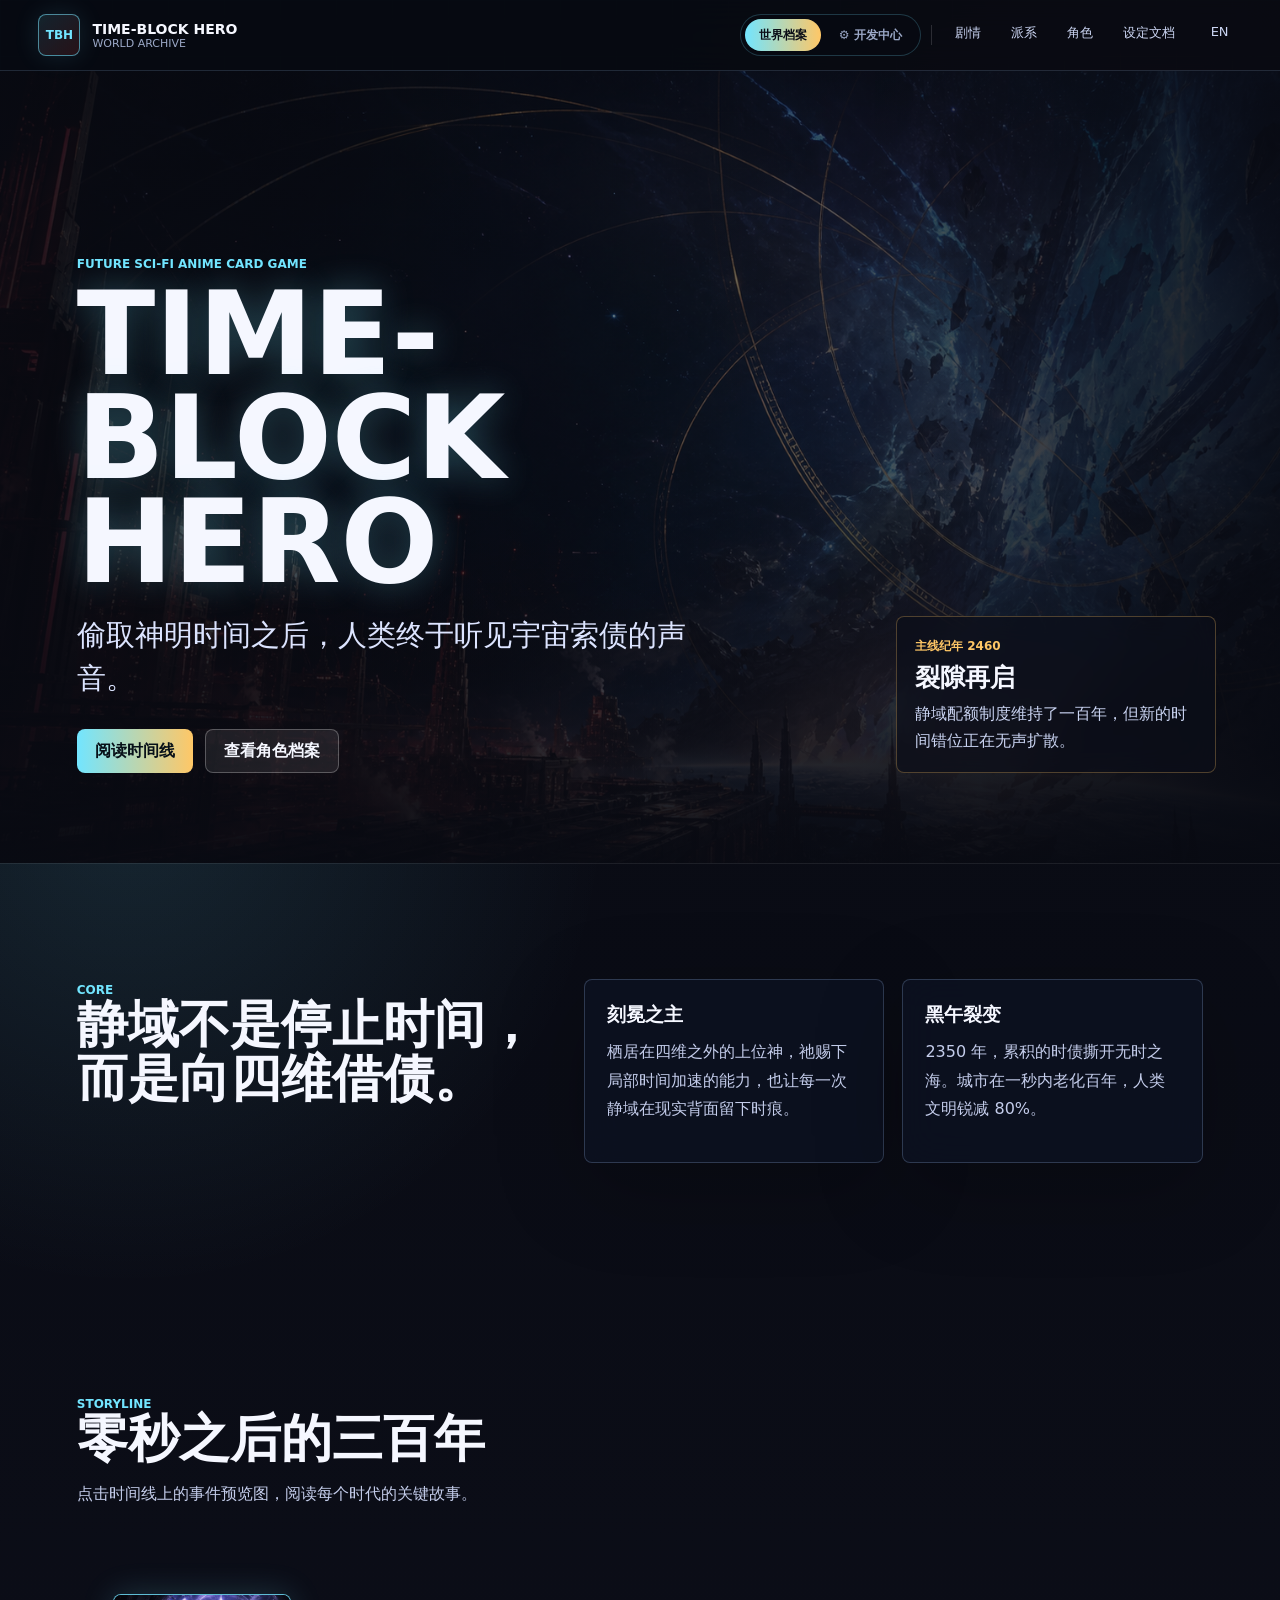
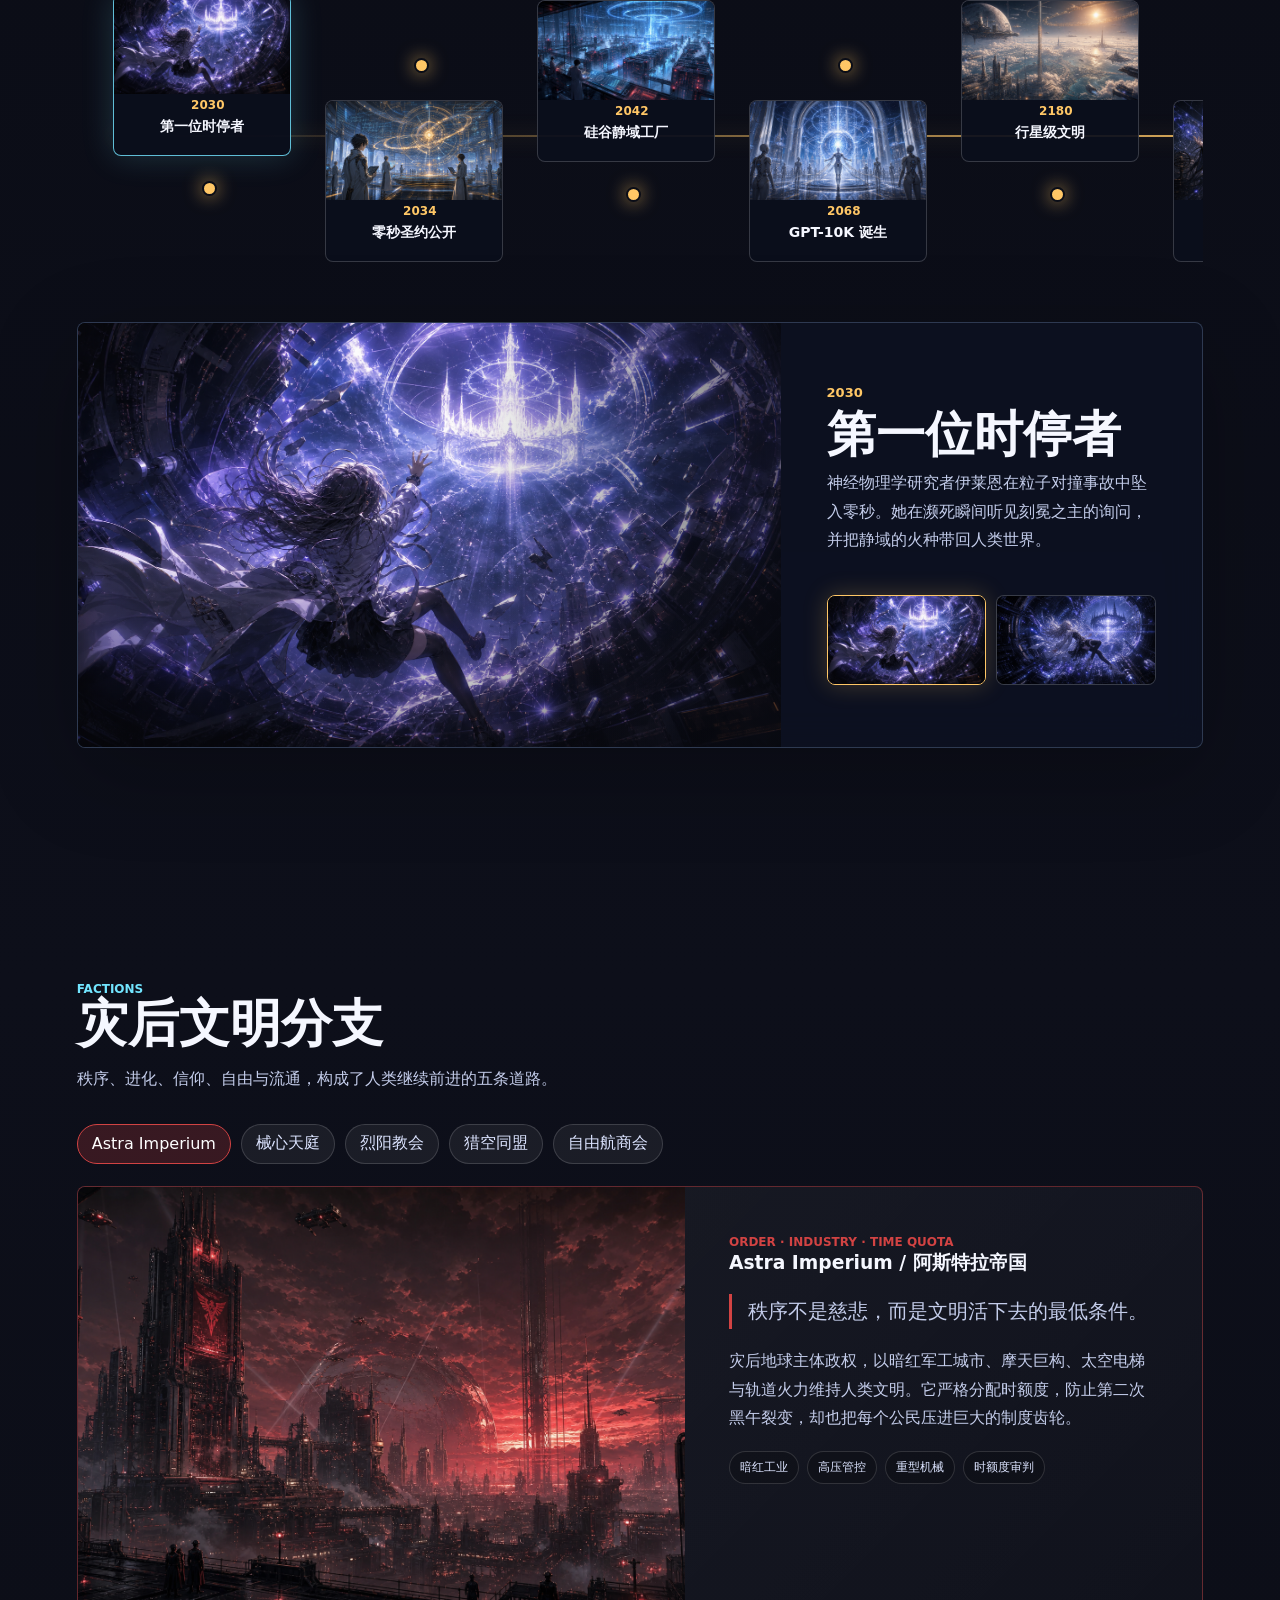
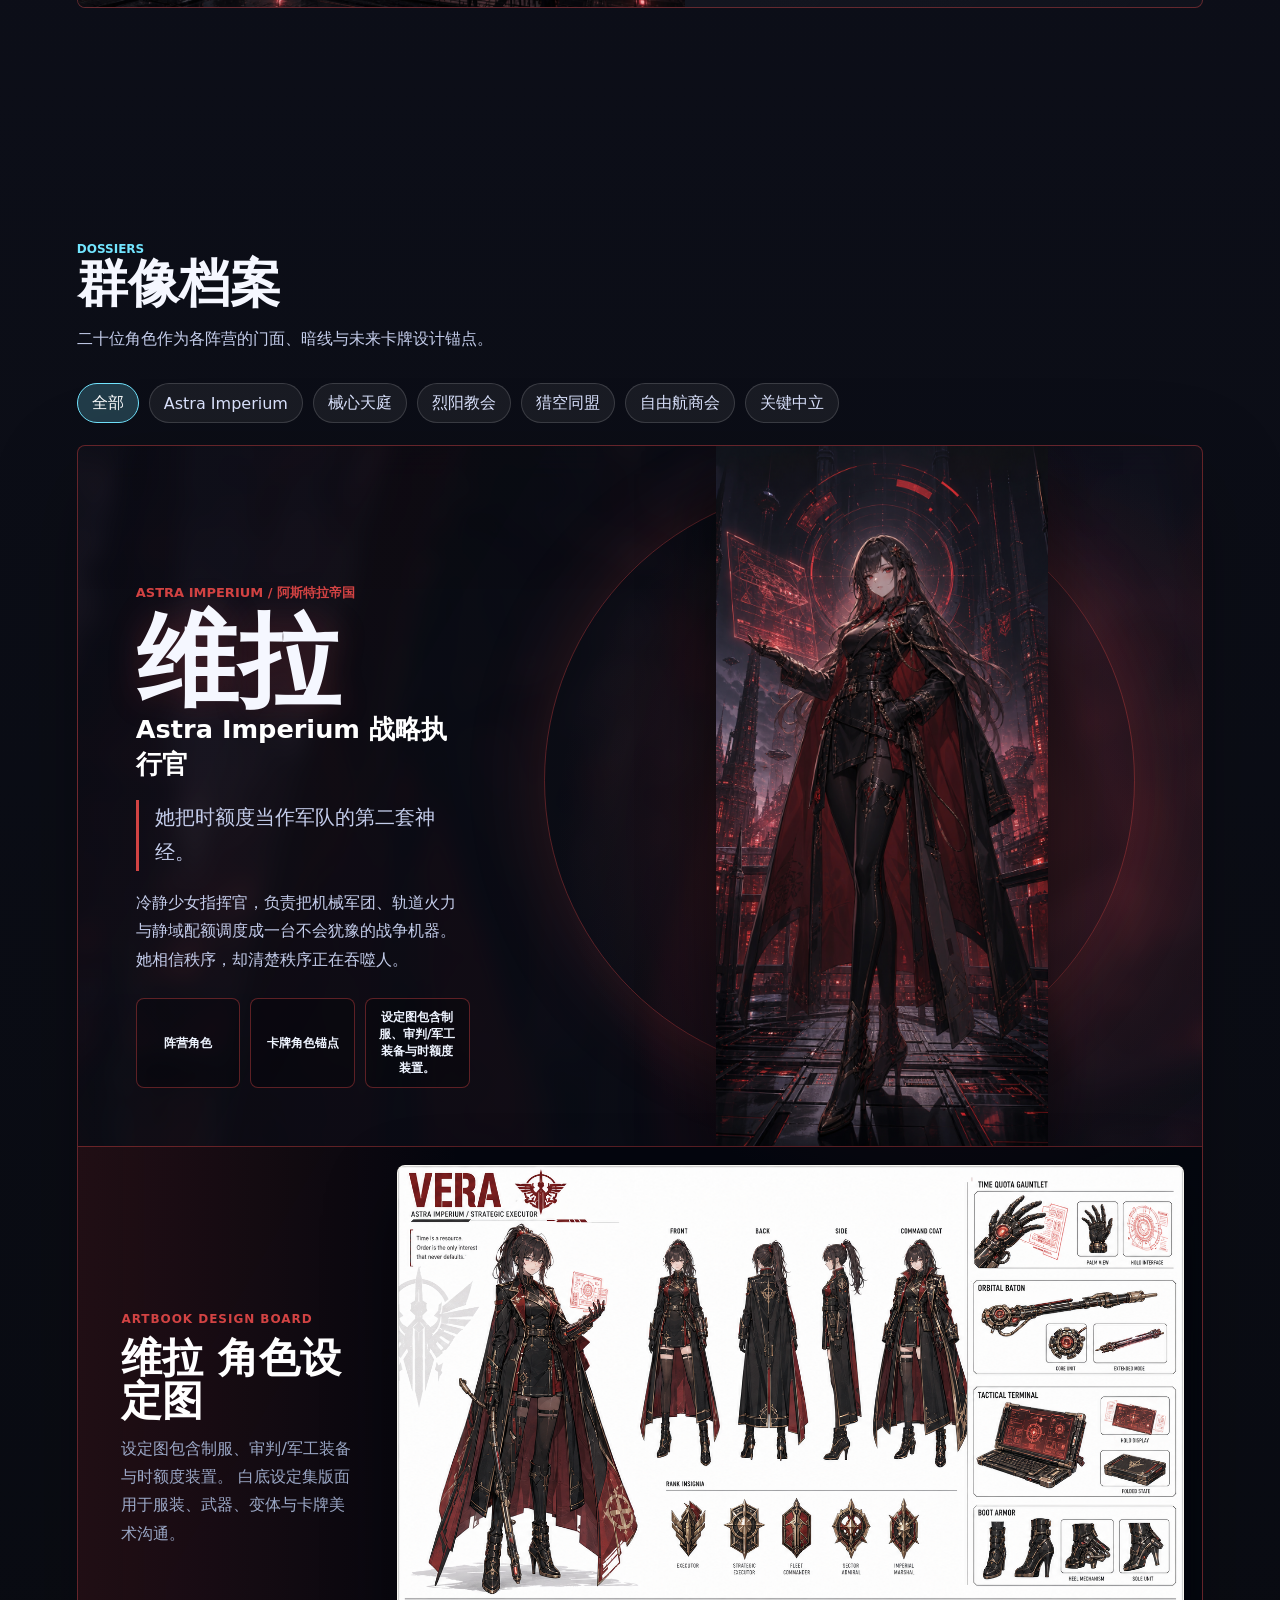
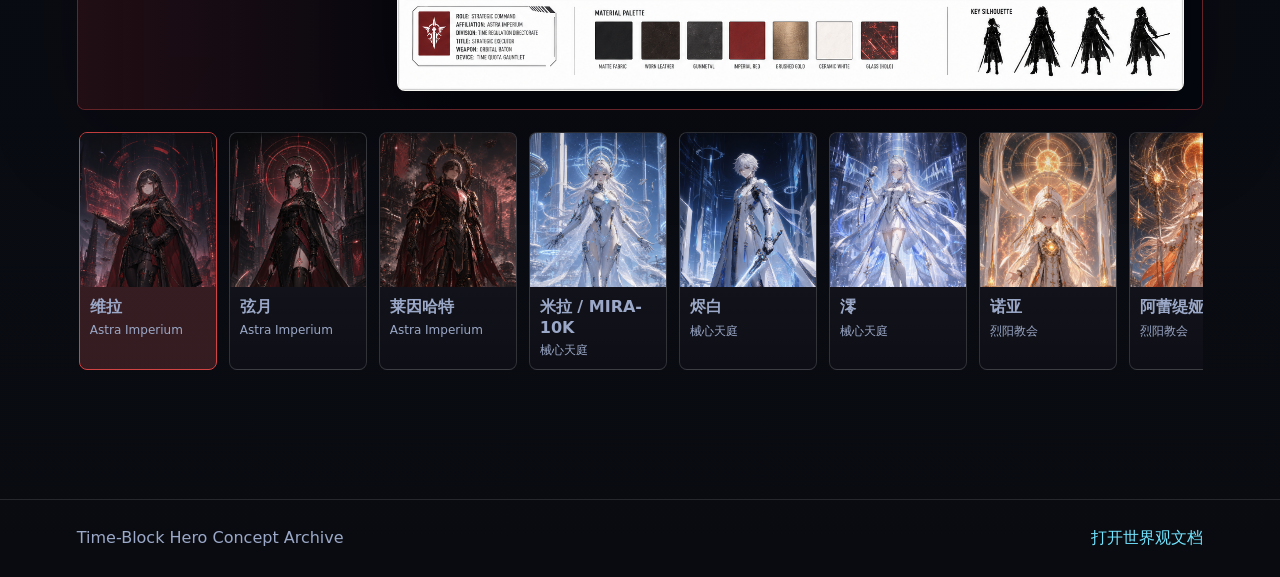
==== index.html @ 759036de "初始化网站" ====
<!doctype html>
<html lang="zh-CN">
  <head>
    <meta charset="utf-8" />
    <meta name="viewport" content="width=device-width, initial-scale=1" />
    <title>Time-Block Hero | 世界观概念展示</title>
    <meta
      name="description"
      content="Time-Block Hero 的科幻二游风世界观、剧情时间线、派系概念与角色档案展示站。"
    />
    <link rel="stylesheet" href="./styles.css" />
  </head>
  <body>
    <header class="site-header">
      <a class="brand" href="#top" aria-label="Time-Block Hero 首页">
        <span class="brand-mark">TBH</span>
        <span>
          <strong>TIME-BLOCK HERO</strong>
          <small>World Archive</small>
        </span>
      </a>
      <nav class="nav" aria-label="页面导航">
        <div class="mode-toggle" role="group" aria-label="模式切换">
          <button class="mode-btn is-active" data-mode="archive" type="button">世界档案</button>
          <button class="mode-btn" data-mode="devhub" type="button">⚙ 开发中心</button>
        </div>
        <span class="nav-divider"></span>
        <div class="nav-links nav-archive-links">
          <a href="#timeline">剧情</a>
          <a href="#factions">派系</a>
          <a href="#characters">角色</a>
          <a href="../Docs/TimeBlock_World_Bible.md">设定文档</a>
        </div>
        <div class="nav-links nav-devhub-links" style="display:none">
          <a href="#dev-intro">游戏介绍</a>
          <a href="#dev-rules">游戏规则</a>
          <a href="#dev-progress">设计进度</a>
          <a href="#dev-cards">卡牌中心</a>
          <a href="#dev-assets">资产库</a>
        </div>
        <a href="./index-en.html" class="nav-lang">EN</a>
      </nav>
    </header>

    <main id="top">
      <section class="hero-section" aria-labelledby="hero-title">
        <img class="hero-art" src="./assets/generated/hero-main.png" alt="" />
        <div class="hero-vignette"></div>
        <div class="hero-copy">
          <p class="eyebrow">Future Sci-Fi Anime Card Game</p>
          <h1 id="hero-title">TIME-BLOCK HERO</h1>
          <p class="hero-line">偷取神明时间之后，人类终于听见宇宙索债的声音。</p>
          <div class="hero-actions">
            <a class="primary-link" href="#timeline">阅读时间线</a>
            <a class="secondary-link" href="#characters">查看角色档案</a>
          </div>
        </div>
        <aside class="hero-status" aria-label="世界状态">
          <span>主线纪年 2460</span>
          <strong>裂隙再启</strong>
          <p>静域配额制度维持了一百年，但新的时间错位正在无声扩散。</p>
        </aside>
      </section>

      <section class="section intro-grid" aria-label="核心设定">
        <article>
          <span class="section-kicker">CORE</span>
          <h2>静域不是停止时间，而是向四维借债。</h2>
        </article>
        <article class="glass-panel">
          <h3>刻冕之主</h3>
          <p>栖居在四维之外的上位神，祂赐下局部时间加速的能力，也让每一次静域在现实背面留下时痕。</p>
        </article>
        <article class="glass-panel">
          <h3>黑午裂变</h3>
          <p>2350 年，累积的时债撕开无时之海。城市在一秒内老化百年，人类文明锐减 80%。</p>
        </article>
      </section>

      <section id="timeline" class="section timeline-section" aria-labelledby="timeline-title">
        <div class="section-heading">
          <span class="section-kicker">STORYLINE</span>
          <h2 id="timeline-title">零秒之后的三百年</h2>
          <p>点击时间线上的事件预览图，阅读每个时代的关键故事。</p>
        </div>
        <div class="timeline-shell">
          <div class="timeline-track" id="timelineTrack" aria-label="剧情时间线"></div>
        </div>
        <article class="detail-panel" id="timelineDetail" aria-live="polite"></article>
      </section>

      <section id="factions" class="section factions-section" aria-labelledby="factions-title">
        <div class="section-heading">
          <span class="section-kicker">FACTIONS</span>
          <h2 id="factions-title">灾后文明分支</h2>
          <p>秩序、进化、信仰、自由与流通，构成了人类继续前进的五条道路。</p>
        </div>
        <div class="faction-tabs" id="factionTabs" aria-label="派系切换"></div>
        <div class="faction-feature" id="factionFeature"></div>
      </section>

      <section id="characters" class="section characters-section" aria-labelledby="characters-title">
        <div class="section-heading">
          <span class="section-kicker">DOSSIERS</span>
          <h2 id="characters-title">群像档案</h2>
          <p>二十位角色作为各阵营的门面、暗线与未来卡牌设计锚点。</p>
        </div>
        <div class="character-filters" id="characterFilters" aria-label="角色筛选"></div>
        <div class="character-layout">
          <div class="character-list" id="characterList" aria-label="角色列表"></div>
          <article class="character-detail" id="characterDetail" aria-live="polite"></article>
        </div>
      </section>
    </main>

    <!-- ═══════════════════════════════════════════════════════ -->
    <!--  开发中心 DEV HUB                                       -->
    <!-- ═══════════════════════════════════════════════════════ -->
    <div id="devhub-main" style="display:none">

      <!-- Dev Hub 概览 Hero -->
      <section class="devhub-hero section">
        <div class="devhub-hero-content">
          <span class="section-kicker">INTERNAL DEV HUB · TIME-BLOCK HERO</span>
          <h2>开发中心</h2>
          <p>游戏介绍、规则文档、设计进度与资产索引的内部集合站。<br>在这里跟踪项目当前状态，对齐团队设计方向。</p>
          <div class="devhub-status-bar">
            <span class="status-chip chip-wip">🔨 开发中</span>
            <span class="devhub-meta">卡牌游戏 · 科幻二次元 · Unity 6 · 20 角色</span>
          </div>
        </div>
        <div class="devhub-quick-nav">
          <a class="quick-nav-card" href="#dev-intro">
            <span class="quick-nav-icon">📖</span>
            <strong>游戏介绍</strong>
            <span>核心设定与玩法概述</span>
          </a>
          <a class="quick-nav-card" href="#dev-rules">
            <span class="quick-nav-icon">📋</span>
            <strong>游戏规则</strong>
            <span>卡牌机制与对战流程</span>
          </a>
          <a class="quick-nav-card" href="#dev-progress">
            <span class="quick-nav-icon">📊</span>
            <strong>设计进度</strong>
            <span>角色 · 派系 · 卡牌</span>
          </a>
          <a class="quick-nav-card" href="#dev-cards">
            <span class="quick-nav-icon">🃏</span>
            <strong>卡牌中心</strong>
            <span>浏览 &amp; 筛选所有卡牌</span>
          </a>
          <a class="quick-nav-card" href="#dev-assets">
            <span class="quick-nav-icon">🎨</span>
            <strong>资产库</strong>
            <span>图档 · 设定图 · 派系图</span>
          </a>
        </div>
      </section>

      <!-- 游戏介绍 -->
      <section id="dev-intro" class="section" scroll-margin-top="92px">
        <div class="section-heading">
          <span class="section-kicker">GAME INTRO</span>
          <h2>游戏介绍</h2>
          <p>Time-Block Hero 的类型定位、核心循环与目标受众概述。</p>
        </div>
        <div class="dev-intro-grid">
          <div class="glass-panel dev-card">
            <div class="dev-card-header">
              <span class="dev-card-icon">🎮</span>
              <h3>游戏类型</h3>
            </div>
            <p>热座双人策略卡牌游戏，结合牌组构建与格子战术战斗。玩家构建主牌组与额外牌组，在 16×8 格子棋盘上部署随从、施放法术，消灭对方英雄即获胜。</p>
            <div class="tag-grid">
              <span>牌组构建</span>
              <span>格子战术</span>
              <span>热座双人</span>
              <span>科幻二次元</span>
            </div>
          </div>
          <div class="glass-panel dev-card">
            <div class="dev-card-header">
              <span class="dev-card-icon">🔄</span>
              <h3>四阶段核心循环</h3>
            </div>
            <ul class="dev-list">
              <li><strong>回合开始</strong> — 各自抽 5 张牌，触发"回合开始"效果</li>
              <li><strong>静域阶段 (Time-Stop)</strong> — 双方同时将手牌放置到棋盘，遵循箭头影响规则</li>
              <li><strong>时移阶段 (Time-Move)</strong> — 按顺序移动随从、发动攻击、施放法术</li>
              <li><strong>回合结束</strong> — 弃手牌、清除法术格、重置充能 &amp; 护甲；约 15 回合一局</li>
            </ul>
          </div>
          <div class="glass-panel dev-card">
            <div class="dev-card-header">
              <span class="dev-card-icon">⚡</span>
              <h3>三种资源</h3>
            </div>
            <div class="rules-card-types" style="gap:14px">
              <div class="rules-card-type">
                <span class="card-type-badge badge-domain">星能</span>
                <span>从额外牌组购买强力卡牌加入主牌组</span>
              </div>
              <div class="rules-card-type">
                <span class="card-type-badge badge-hero">充能</span>
                <span>进入射击模式，自由分配对任意敌方单位造成伤害</span>
              </div>
              <div class="rules-card-type">
                <span class="card-type-badge badge-faction">护甲</span>
                <span>消耗 1 护甲抵消 1 点充能伤害；回合结束时清空</span>
              </div>
            </div>
          </div>
          <div class="glass-panel dev-card">
            <div class="dev-card-header">
              <span class="dev-card-icon">🖥</span>
              <h3>平台 &amp; 当前状态</h3>
            </div>
            <div class="tag-grid">
              <span>Unity 6 (URP)</span>
              <span>数字版</span>
              <span>Milestone 2 进行中</span>
            </div>
            <p style="margin-top:12px;font-size:13px;color:var(--muted)">核心战斗、出牌/效果/触发系统已完成；牌组构建 UI、射击模式、美术资产待开发。</p>
          </div>
        </div>
      </section>

      <!-- 游戏规则 -->
      <section id="dev-rules" class="section">
        <div class="section-heading">
          <span class="section-kicker">GAME RULES</span>
          <h2>游戏规则</h2>
          <p>以下为规则结构框架，请上传规则文档后替换内容。</p>
        </div>
        <div class="rules-grid">

          <!-- 01 卡牌类型 -->
          <div class="glass-panel rules-panel">
            <div class="rules-panel-header">
              <span class="rules-number">01</span>
              <h3>卡牌类型</h3>
            </div>
            <div class="rules-card-types">
              <div class="rules-card-type">
                <span class="card-type-badge badge-hero">随从</span>
                <span>留在棋盘上直到被消灭；有攻击/血量/移速属性</span>
              </div>
              <div class="rules-card-type" style="padding-left:20px">
                <span class="card-type-badge" style="background:rgba(210,67,67,0.12);color:#f77;border:1px solid rgba(210,67,67,0.3)">英雄</span>
                <span>特殊随从，每人同时只能有一张；被消灭即败</span>
              </div>
              <div class="rules-card-type">
                <span class="card-type-badge badge-domain">法术</span>
                <span>回合结束时清除；占据格子可阻挡随从移动路径</span>
              </div>
            </div>
            <p style="margin-top:12px;font-size:13px;color:var(--muted)">所有卡牌均带有方向箭头，决定你可放置卡牌的合法区域。</p>
          </div>

          <!-- 02 回合流程 -->
          <div class="glass-panel rules-panel">
            <div class="rules-panel-header">
              <span class="rules-number">02</span>
              <h3>回合流程</h3>
            </div>
            <ol class="dev-list dev-list-ordered">
              <li><strong>回合开始</strong> — 各自从主牌组抽 5 张牌；主牌组耗尽时重洗弃牌堆</li>
              <li><strong>静域阶段 (Time-Stop)</strong> — 双方同时出牌到棋盘，遵循箭头放置规则；资源法术放置后不立即生效</li>
              <li><strong>时移阶段 (Time-Move)</strong> — 按顺序移动/攻击/施法；出牌少的玩家先手，出牌数相同则先按结束键者先手</li>
              <li><strong>回合结束</strong> — 弃手牌 → 清除所有法术格 → 重置未使用的充能和护甲</li>
            </ol>
          </div>

          <!-- 03 放置规则 -->
          <div class="glass-panel rules-panel">
            <div class="rules-panel-header">
              <span class="rules-number">03</span>
              <h3>放置规则 &amp; 箭头系统</h3>
            </div>
            <ul class="dev-list">
              <li>卡牌只能放在己方领地内的格子</li>
              <li>目标格必须被至少一个己方"箭头"所指向</li>
              <li>放置卡牌可能需要支付费用：星能（自动扣除）、释放随从（牺牲己方单位）或弃牌</li>
              <li>取消支付时，所有已选择的代价全部回滚</li>
            </ul>
          </div>

          <!-- 04 战斗 & 移动 -->
          <div class="glass-panel rules-panel">
            <div class="rules-panel-header">
              <span class="rules-number">04</span>
              <h3>战斗 &amp; 移动</h3>
            </div>
            <ul class="dev-list">
              <li>随从每回合可消耗移速点数多次移动（每步耗 1 点）</li>
              <li>攻击为双向同步结算：攻击方与防御方同时承受对方的攻击值</li>
              <li>随从消灭敌方后，可花费 1 移速前进至该格</li>
              <li><strong>射击模式</strong>：累积充能后点击充能计数器进入，点击敌方单位分配伤害；护甲优先抵消充能伤害</li>
            </ul>
          </div>

          <!-- 05 牌组构建 -->
          <div class="glass-panel rules-panel">
            <div class="rules-panel-header">
              <span class="rules-number">05</span>
              <h3>牌组构建</h3>
            </div>
            <ul class="dev-list">
              <li><strong>主牌组</strong>：恰好 10 张；所有卡牌星能费用总和 ≤ 5</li>
              <li><strong>额外牌组</strong>：恰好 30 张；游戏中用星能购买加入主牌组</li>
              <li><strong>职业限制</strong>：只能选用本职业卡 + 中立卡</li>
            </ul>
            <div class="rules-card-types" style="margin-top:10px">
              <div class="rules-card-type"><span class="card-type-badge badge-event" style="min-width:72px">Common</span><span>最多 5 张</span></div>
              <div class="rules-card-type"><span class="card-type-badge badge-domain" style="min-width:72px">Rare</span><span>最多 3 张</span></div>
              <div class="rules-card-type"><span class="card-type-badge badge-hero" style="min-width:72px">Epic</span><span>最多 2 张</span></div>
              <div class="rules-card-type"><span class="card-type-badge badge-faction" style="min-width:72px">Legendary</span><span>最多 1 张</span></div>
            </div>
          </div>

          <!-- 06 卡牌效果触发时机 -->
          <div class="glass-panel rules-panel">
            <div class="rules-panel-header">
              <span class="rules-number">06</span>
              <h3>效果触发时机</h3>
            </div>
            <div class="rules-card-types">
              <div class="rules-card-type"><span class="card-type-badge badge-domain" style="min-width:90px;font-size:10px">OnPlace</span><span>放置瞬间立即触发（静域阶段）</span></div>
              <div class="rules-card-type"><span class="card-type-badge badge-event" style="min-width:90px;font-size:10px">OnTimeMoveStart</span><span>时移阶段开始时自动触发</span></div>
              <div class="rules-card-type"><span class="card-type-badge badge-faction" style="min-width:90px;font-size:10px">OnCast</span><span>玩家手动点击棋盘上的卡牌激活</span></div>
              <div class="rules-card-type"><span class="card-type-badge badge-hero" style="min-width:90px;font-size:10px">OnDeath</span><span>单位被消灭时触发</span></div>
              <div class="rules-card-type"><span class="card-type-badge badge-event" style="min-width:90px;font-size:10px">Aura</span><span>在场期间持续生效的被动效果</span></div>
            </div>
          </div>

        </div>
      </section>

      <!-- 设计进度 -->
      <section id="dev-progress" class="section">
        <div class="section-heading">
          <span class="section-kicker">DESIGN PROGRESS</span>
          <h2>设计进度</h2>
          <p>角色、派系与游戏系统当前设计状态总览。</p>
        </div>
        <!-- 开发 Milestone -->
        <h3 class="progress-sub-heading">开发里程碑</h3>
        <div class="milestone-board" id="milestoneBoard"></div>

        <!-- 角色设计状态 -->
        <h3 class="progress-sub-heading" style="margin-top:48px">角色设计状态</h3>
        <div class="progress-overview" id="progressOverview"></div>
        <div class="progress-board" id="progressBoard"></div>
      </section>

      <!-- 卡牌中心 -->
      <section id="dev-cards" class="section">
        <div class="section-heading">
          <span class="section-kicker">CARD CENTER</span>
          <h2>卡牌中心 · Card Center</h2>
          <p>所有卡牌档案，按势力、类型与稀有度筛选查看。</p>
        </div>

        <!-- 卡牌管理面板 -->
        <div class="card-mgmt-panel glass-panel">
          <div class="card-mgmt-header">
            <div>
              <strong>卡牌管理 · Card Management</strong>
              <span class="card-mgmt-hint" id="customCardCount">自定义卡牌：0 张</span>
            </div>
            <button class="card-create-btn" id="cardCreateBtn" type="button">＋ 新建卡牌</button>
          </div>
          <!-- 自定义卡牌快速列表 -->
          <div class="custom-cards-list" id="customCardsList"></div>
          <!-- 种族管理（折叠） -->
          <details class="race-details">
            <summary class="race-summary">种族管理 · Race Manager</summary>
            <div class="race-inner">
              <p class="race-manager-hint">内置种族以金色显示，不可删除。自定义种族可在卡牌编辑器中使用，数据保存在本地浏览器。</p>
              <div class="race-tags-row" id="raceTagsRow"></div>
              <div class="race-input-row">
                <input type="text" id="raceInput" placeholder="输入新种族名称 / New race name..." class="race-input" maxlength="32" />
                <button class="race-add-btn" id="raceAddBtn" type="button">+ 添加</button>
              </div>
            </div>
          </details>
        </div>

        <!-- 筛选器 -->
        <div class="card-filter-panel" id="cardFilterPanel"></div>

        <!-- 工具栏 -->
        <div class="card-toolbar">
          <input type="text" id="cardSearch" placeholder="搜索卡牌名称 / Search cards..." class="card-search-input" />
          <span class="card-count-label" id="cardCountLabel"></span>
        </div>

        <!-- 卡牌网格 -->
        <div class="card-center-grid" id="cardCenterGrid"></div>
      </section>

      <!-- 资产库 -->
      <section id="dev-assets" class="section">
        <div class="section-heading">
          <span class="section-kicker">ASSET LIBRARY</span>
          <h2>资产库</h2>
          <p>所有已生成的图档，按类型分类浏览。</p>
        </div>
        <div class="asset-tabs" id="assetTabs"></div>
        <div class="asset-grid" id="assetGrid"></div>
      </section>

    </div>
    <!-- /devhub-main -->

    <footer class="site-footer">
      <span>Time-Block Hero Concept Archive</span>
      <a href="../Docs/TimeBlock_World_Bible.md">打开世界观文档</a>
    </footer>

    <!-- ═══════════════ 卡牌编辑器 Modal ═══════════════ -->
    <div id="cardEditorOverlay" class="card-editor-overlay" style="display:none" aria-modal="true" role="dialog">
      <div class="card-editor-modal">
        <!-- 头部 -->
        <div class="card-editor-head">
          <h3 id="cardEditorTitle">新建卡牌</h3>
          <button class="card-editor-close" id="cardEditorClose" type="button" aria-label="关闭">✕</button>
        </div>

        <!-- 表单主体 -->
        <div class="card-editor-body">
          <form id="cardEditorForm" class="card-editor-form" novalidate>

            <!-- §1 基本信息 -->
            <div class="form-section">
              <h4 class="form-section-title">基本信息</h4>
              <div class="form-row">
                <div class="form-field">
                  <label>中文名 <span class="req">*</span></label>
                  <input type="text" name="zh" required placeholder="卡牌中文名" />
                </div>
                <div class="form-field">
                  <label>英文名</label>
                  <input type="text" name="en" placeholder="English name" />
                </div>
              </div>
              <div class="form-row">
                <div class="form-field">
                  <label>类型 <span class="req">*</span></label>
                  <select name="type" id="formType">
                    <option value="Minion">随从 · Minion</option>
                    <option value="Spell">法术 · Spell</option>
                  </select>
                </div>
                <div class="form-field">
                  <label>稀有度 <span class="req">*</span></label>
                  <select name="rarity">
                    <option value="Common">Common</option>
                    <option value="Rare">Rare</option>
                    <option value="Epic">Epic</option>
                    <option value="Legendary">Legendary</option>
                  </select>
                </div>
              </div>
              <div class="form-row">
                <div class="form-field">
                  <label>势力 <span class="req">*</span></label>
                  <select name="faction" id="formFaction"></select>
                </div>
                <div class="form-field">
                  <label>可收集性</label>
                  <select name="collect" id="formCollect">
                    <option value="Collectable">Collectable</option>
                    <option value="Uncollectable">Uncollectable (Token)</option>
                    <option value="InitHero">InitHero (英雄)</option>
                  </select>
                </div>
              </div>
              <div class="form-row">
                <div class="form-field">
                  <label>费用<span class="form-hint">英雄卡留空</span></label>
                  <input type="number" name="cost" min="0" max="20" placeholder="0" id="formCost" />
                </div>
                <div class="form-field">
                  <label>种族</label>
                  <select name="race" id="formRace">
                    <option value="">无</option>
                  </select>
                </div>
              </div>
            </div>

            <!-- §2 随从属性（Spell 隐藏） -->
            <div class="form-section" id="formMinionSection">
              <h4 class="form-section-title">随从属性</h4>
              <div class="form-row form-row-3">
                <div class="form-field">
                  <label>⚔ 攻击</label>
                  <input type="number" name="atk" min="0" placeholder="0" />
                </div>
                <div class="form-field">
                  <label>❤ 生命</label>
                  <input type="number" name="hp" min="0" placeholder="1" />
                </div>
                <div class="form-field">
                  <label>⚡ 移速</label>
                  <input type="number" name="spd" min="0" placeholder="0" />
                </div>
              </div>
            </div>

            <!-- §3 箭头方向 -->
            <div class="form-section">
              <h4 class="form-section-title">箭头方向<span class="form-hint">点击切换，可多选</span></h4>
              <div class="arrows-compass" id="arrowsCompass">
                <button type="button" data-dir="NW">↖</button>
                <button type="button" data-dir="N">↑</button>
                <button type="button" data-dir="NE">↗</button>
                <button type="button" data-dir="W">←</button>
                <span class="compass-center">◎</span>
                <button type="button" data-dir="E">→</button>
                <button type="button" data-dir="SW">↙</button>
                <button type="button" data-dir="S">↓</button>
                <button type="button" data-dir="SE">↘</button>
              </div>
              <input type="hidden" name="arrows" id="arrowsHidden" />
            </div>

            <!-- §4 效果与描述 -->
            <div class="form-section">
              <h4 class="form-section-title">效果与描述</h4>
              <div class="form-field form-field-full">
                <label>效果说明</label>
                <textarea name="effect" rows="3" placeholder="OnPlace: ...&#10;OnCast: ...&#10;OnDeath: ..."></textarea>
              </div>
              <div class="form-field form-field-full">
                <label>卡牌描述（风味文字）</label>
                <textarea name="desc" rows="2" placeholder="Flavor text..."></textarea>
              </div>
            </div>

          </form>
        </div>

        <!-- 底部操作 -->
        <div class="card-editor-footer">
          <button class="card-editor-del-btn" id="cardEditorDelete" type="button" style="display:none">🗑 删除卡牌</button>
          <div class="card-editor-footer-right">
            <button class="card-editor-cancel-btn" id="cardEditorCancel" type="button">取消</button>
            <button class="card-editor-save-btn" id="cardEditorSave" type="button">保存</button>
          </div>
        </div>
      </div>
    </div>

    <script src="./app.js"></script>
  </body>
</html>
---- styles.css ----
:root {
  --bg: #080a12;
  --bg-2: #101320;
  --text: #f5f7ff;
  --muted: #9ba8c7;
  --line: rgba(169, 203, 255, 0.22);
  --panel: rgba(13, 18, 35, 0.72);
  --cyan: #72e5ff;
  --gold: #ffc766;
  --red: #d24343;
  --blue: #66a6ff;
  --orange: #ff8a3d;
  --green: #36f0a4;
  --radius: 8px;
}

* {
  box-sizing: border-box;
}

html {
  scroll-behavior: smooth;
}

body {
  margin: 0;
  background:
    radial-gradient(circle at 10% 15%, rgba(114, 229, 255, 0.12), transparent 30rem),
    radial-gradient(circle at 90% 5%, rgba(210, 67, 67, 0.16), transparent 34rem),
    linear-gradient(180deg, #080a12 0%, #0d0f1a 48%, #090b11 100%);
  color: var(--text);
  font-family:
    Inter, "SF Pro Display", "PingFang SC", "Microsoft YaHei", system-ui, sans-serif;
  letter-spacing: 0;
}

body::before {
  position: fixed;
  inset: 0;
  z-index: -2;
  pointer-events: none;
  content: "";
  background-image:
    linear-gradient(rgba(120, 180, 255, 0.06) 1px, transparent 1px),
    linear-gradient(90deg, rgba(120, 180, 255, 0.05) 1px, transparent 1px);
  background-size: 56px 56px;
  mask-image: linear-gradient(to bottom, rgba(0, 0, 0, 0.7), transparent 86%);
}

a {
  color: inherit;
  text-decoration: none;
}

button {
  font: inherit;
}

.site-header {
  position: sticky;
  top: 0;
  z-index: 20;
  display: flex;
  align-items: center;
  justify-content: space-between;
  gap: 24px;
  padding: 14px clamp(18px, 3vw, 44px);
  border-bottom: 1px solid rgba(169, 203, 255, 0.16);
  background: rgba(7, 10, 18, 0.82);
  backdrop-filter: blur(18px);
}

.brand {
  display: inline-flex;
  align-items: center;
  gap: 12px;
  min-width: 0;
}

.brand-mark {
  display: grid;
  width: 42px;
  height: 42px;
  place-items: center;
  border: 1px solid rgba(114, 229, 255, 0.55);
  border-radius: var(--radius);
  color: var(--cyan);
  background: linear-gradient(135deg, rgba(114, 229, 255, 0.12), rgba(210, 67, 67, 0.16));
  box-shadow: 0 0 26px rgba(114, 229, 255, 0.12);
  font-size: 12px;
  font-weight: 800;
}

.brand strong {
  display: block;
  font-size: 14px;
}

.brand small {
  display: block;
  color: var(--muted);
  font-size: 11px;
  text-transform: uppercase;
}

.nav {
  display: flex;
  flex-wrap: wrap;
  justify-content: flex-end;
  gap: 10px;
}

.nav a {
  padding: 9px 12px;
  border: 1px solid transparent;
  border-radius: 999px;
  color: #cbd5f3;
  font-size: 13px;
}

.nav a:hover,
.nav a:focus-visible {
  border-color: rgba(114, 229, 255, 0.45);
  color: #fff;
  outline: none;
  background: rgba(114, 229, 255, 0.08);
}

.hero-section {
  position: relative;
  min-height: 88svh;
  display: grid;
  align-items: end;
  overflow: hidden;
  padding: clamp(84px, 10vw, 132px) clamp(18px, 6vw, 86px) clamp(52px, 8vw, 90px);
}

.hero-art {
  position: absolute;
  inset: 0;
  z-index: -2;
  width: 100%;
  height: 100%;
  object-fit: cover;
  opacity: 0.88;
}

.hero-vignette {
  position: absolute;
  inset: 0;
  z-index: -1;
  background:
    linear-gradient(90deg, rgba(8, 10, 18, 0.88), rgba(8, 10, 18, 0.46), rgba(8, 10, 18, 0.92)),
    linear-gradient(0deg, rgba(8, 10, 18, 0.92), transparent 48%);
}

.hero-copy {
  width: min(780px, 100%);
}

.eyebrow,
.section-kicker {
  margin: 0 0 12px;
  color: var(--cyan);
  font-size: 12px;
  font-weight: 800;
  text-transform: uppercase;
}

h1,
h2,
h3,
p {
  margin-top: 0;
}

h1 {
  margin-bottom: 20px;
  font-size: clamp(52px, 9vw, 124px);
  line-height: 0.9;
  letter-spacing: 0;
  text-shadow: 0 0 34px rgba(114, 229, 255, 0.28);
}

h2 {
  margin-bottom: 14px;
  font-size: clamp(30px, 4vw, 56px);
  line-height: 1.05;
}

h3 {
  margin-bottom: 10px;
}

.hero-line {
  max-width: 640px;
  color: #dce4ff;
  font-size: clamp(20px, 2.3vw, 31px);
  line-height: 1.45;
}

.hero-actions {
  display: flex;
  flex-wrap: wrap;
  gap: 12px;
  margin-top: 28px;
}

.primary-link,
.secondary-link {
  display: inline-flex;
  align-items: center;
  justify-content: center;
  min-height: 44px;
  padding: 0 18px;
  border-radius: var(--radius);
  font-weight: 800;
}

.primary-link {
  color: #071018;
  background: linear-gradient(90deg, var(--cyan), var(--gold));
}

.secondary-link {
  border: 1px solid rgba(255, 255, 255, 0.26);
  background: rgba(255, 255, 255, 0.08);
}

.hero-status {
  position: absolute;
  right: clamp(18px, 5vw, 78px);
  bottom: clamp(28px, 7vw, 92px);
  width: min(320px, calc(100% - 36px));
  padding: 18px;
  border: 1px solid rgba(255, 199, 102, 0.28);
  border-radius: var(--radius);
  background: rgba(12, 14, 26, 0.72);
  backdrop-filter: blur(14px);
}

.hero-status span {
  color: var(--gold);
  font-size: 12px;
  font-weight: 800;
}

.hero-status strong {
  display: block;
  margin: 6px 0;
  font-size: 25px;
}

.hero-status p {
  margin: 0;
  color: #cbd5f3;
  line-height: 1.7;
}

.section {
  padding: clamp(64px, 9vw, 118px) clamp(18px, 6vw, 86px);
  scroll-margin-top: 92px;
}

.intro-grid {
  display: grid;
  grid-template-columns: minmax(280px, 1.3fr) repeat(2, minmax(220px, 0.8fr));
  gap: 18px;
  border-top: 1px solid rgba(255, 255, 255, 0.08);
}

.glass-panel,
.detail-panel,
.character-detail {
  border: 1px solid var(--line);
  border-radius: var(--radius);
  background: var(--panel);
  box-shadow: 0 24px 90px rgba(0, 0, 0, 0.24);
  backdrop-filter: blur(18px);
}

.glass-panel {
  padding: 22px;
}

.glass-panel p,
.section-heading p,
.detail-panel p,
.character-detail p,
.faction-copy p {
  color: #c4cdeb;
  line-height: 1.78;
}

.section-heading {
  max-width: 860px;
  margin-bottom: 30px;
}

.timeline-shell {
  overflow-x: auto;
  padding: 34px 0 24px;
  scrollbar-color: rgba(255, 199, 102, 0.72) rgba(255, 255, 255, 0.1);
}

.timeline-shell::-webkit-scrollbar,
.character-list::-webkit-scrollbar {
  height: 10px;
  width: 10px;
}

.timeline-shell::-webkit-scrollbar-track,
.character-list::-webkit-scrollbar-track {
  background: rgba(255, 255, 255, 0.08);
  border-radius: 999px;
}

.timeline-shell::-webkit-scrollbar-thumb,
.character-list::-webkit-scrollbar-thumb {
  border-radius: 999px;
  background: linear-gradient(90deg, rgba(114, 229, 255, 0.75), rgba(255, 199, 102, 0.75));
}

.timeline-track {
  position: relative;
  display: grid;
  grid-auto-flow: column;
  grid-auto-columns: 178px;
  align-items: center;
  gap: 34px;
  min-width: max-content;
  padding: 76px 36px 88px;
}

.timeline-track::before {
  position: absolute;
  left: 32px;
  right: 32px;
  top: 50%;
  height: 2px;
  content: "";
  background: linear-gradient(90deg, transparent, rgba(255, 199, 102, 0.95), transparent);
  box-shadow: 0 0 20px rgba(255, 199, 102, 0.35);
}

.event-card {
  position: relative;
  width: 178px;
  padding: 0;
  border: 1px solid rgba(255, 255, 255, 0.18);
  border-radius: var(--radius);
  color: var(--text);
  background: rgba(11, 15, 29, 0.92);
  cursor: pointer;
  transition: transform 180ms ease, border-color 180ms ease, box-shadow 180ms ease;
}

.event-card:nth-child(odd) {
  transform: translateY(-48px);
}

.event-card:nth-child(even) {
  transform: translateY(52px);
}

.event-card:hover,
.event-card.is-active {
  border-color: rgba(114, 229, 255, 0.82);
  box-shadow: 0 0 32px rgba(114, 229, 255, 0.18);
}

.event-card:hover:nth-child(odd),
.event-card.is-active:nth-child(odd) {
  transform: translateY(-54px);
}

.event-card:hover:nth-child(even),
.event-card.is-active:nth-child(even) {
  transform: translateY(46px);
}

.event-card::after {
  position: absolute;
  left: 50%;
  width: 11px;
  height: 11px;
  border: 2px solid #0a0d17;
  border-radius: 50%;
  content: "";
  background: var(--gold);
  box-shadow: 0 0 18px rgba(255, 199, 102, 0.75);
}

.event-card:nth-child(odd)::after {
  bottom: -41px;
}

.event-card:nth-child(even)::after {
  top: -43px;
}

.event-card img {
  display: block;
  width: 100%;
  aspect-ratio: 16 / 9;
  object-fit: cover;
  border-radius: calc(var(--radius) - 1px) calc(var(--radius) - 1px) 0 0;
}

.event-meta {
  padding: 11px 12px 13px;
}

.event-meta span {
  color: var(--gold);
  font-size: 12px;
  font-weight: 900;
}

.event-meta strong {
  display: block;
  margin-top: 4px;
  font-size: 14px;
  line-height: 1.35;
}

.detail-panel {
  display: grid;
  grid-template-columns: minmax(420px, 1.25fr) minmax(320px, 0.75fr);
  gap: 0;
  overflow: hidden;
  padding: 0;
}

.story-art {
  position: relative;
  min-height: 420px;
  overflow: hidden;
}

.story-art::after {
  position: absolute;
  inset: 0;
  content: "";
  background:
    linear-gradient(90deg, transparent 55%, rgba(8, 10, 18, 0.55)),
    linear-gradient(0deg, rgba(8, 10, 18, 0.35), transparent 46%);
  pointer-events: none;
}

.story-art img {
  width: 100%;
  height: 100%;
  min-height: 420px;
  object-fit: cover;
  border-radius: 0;
}

.story-copy {
  display: flex;
  flex-direction: column;
  justify-content: center;
  min-height: 420px;
  padding: clamp(24px, 4vw, 46px);
}

.detail-panel .year {
  color: var(--gold);
  font-size: 13px;
  font-weight: 900;
}

.story-copy h3 {
  margin-top: 10px;
  font-size: clamp(28px, 3.8vw, 54px);
  line-height: 1.02;
}

.story-gallery {
  display: grid;
  grid-template-columns: repeat(auto-fit, minmax(86px, 1fr));
  gap: 10px;
  margin-top: 24px;
}

.story-gallery button {
  overflow: hidden;
  padding: 0;
  border: 1px solid rgba(255, 255, 255, 0.14);
  border-radius: var(--radius);
  background: rgba(255, 255, 255, 0.05);
  cursor: pointer;
}

.story-gallery button.is-active {
  border-color: var(--gold);
  box-shadow: 0 0 24px rgba(255, 199, 102, 0.22);
}

.story-gallery img {
  display: block;
  width: 100%;
  aspect-ratio: 16 / 9;
  object-fit: cover;
}

.faction-tabs,
.character-filters {
  display: flex;
  flex-wrap: wrap;
  gap: 10px;
  margin-bottom: 22px;
}

.tab-button,
.filter-button,
.character-card {
  border: 1px solid rgba(255, 255, 255, 0.15);
  color: #dce4ff;
  background: rgba(255, 255, 255, 0.06);
  cursor: pointer;
}

.tab-button,
.filter-button {
  min-height: 40px;
  padding: 0 14px;
  border-radius: 999px;
}

.tab-button.is-active,
.filter-button.is-active {
  border-color: var(--accent, var(--cyan));
  color: #fff;
  background: color-mix(in srgb, var(--accent, var(--cyan)) 22%, transparent);
}

.faction-feature {
  display: grid;
  grid-template-columns: minmax(280px, 1.08fr) minmax(300px, 0.92fr);
  overflow: hidden;
  border: 1px solid color-mix(in srgb, var(--accent, var(--cyan)) 42%, transparent);
  border-radius: var(--radius);
  background: linear-gradient(135deg, rgba(255, 255, 255, 0.06), rgba(255, 255, 255, 0.02));
}

.faction-feature img {
  width: 100%;
  height: 100%;
  min-height: 420px;
  object-fit: cover;
}

.faction-copy {
  padding: clamp(24px, 4vw, 44px);
}

.faction-copy .code {
  color: var(--accent, var(--cyan));
  font-size: 12px;
  font-weight: 900;
  text-transform: uppercase;
}

.tag-grid {
  display: flex;
  flex-wrap: wrap;
  gap: 8px;
  margin-top: 18px;
}

.tag-grid span {
  padding: 7px 10px;
  border: 1px solid rgba(255, 255, 255, 0.14);
  border-radius: 999px;
  color: #dce4ff;
  background: rgba(0, 0, 0, 0.18);
  font-size: 12px;
}

.characters-section {
  overflow: hidden;
}

.character-layout {
  display: flex;
  flex-direction: column-reverse;
  gap: 18px;
}

.character-list {
  display: grid;
  grid-auto-flow: column;
  grid-auto-columns: 138px;
  overflow-x: auto;
  gap: 12px;
  padding: 4px 2px 14px;
  scrollbar-color: rgba(114, 229, 255, 0.72) rgba(255, 255, 255, 0.08);
}

.character-card {
  position: relative;
  display: grid;
  grid-template-rows: 154px auto;
  gap: 0;
  width: 100%;
  overflow: hidden;
  padding: 0;
  border-radius: var(--radius);
  text-align: left;
  background:
    linear-gradient(180deg, rgba(255, 255, 255, 0.08), rgba(255, 255, 255, 0.02)),
    rgba(8, 10, 18, 0.88);
}

.character-card.is-active {
  border-color: var(--accent, var(--cyan));
  background: color-mix(in srgb, var(--accent, var(--cyan)) 18%, rgba(255, 255, 255, 0.04));
}

.character-card img {
  width: 100%;
  height: 154px;
  object-fit: cover;
  object-position: center top;
  filter: saturate(0.9);
}

.character-card-copy {
  min-height: 74px;
  padding: 10px;
}

.character-card strong {
  display: block;
  margin: 0 0 5px;
  font-size: 16px;
}

.character-card span {
  display: block;
  color: var(--muted);
  font-size: 12px;
}

.character-detail {
  position: relative;
  display: flex;
  flex-direction: column;
  gap: 0;
  overflow: hidden;
  border-color: color-mix(in srgb, var(--accent, var(--cyan)) 46%, transparent);
  background:
    radial-gradient(circle at 78% 30%, color-mix(in srgb, var(--accent, var(--cyan)) 28%, transparent), transparent 32%),
    linear-gradient(120deg, rgba(8, 10, 18, 0.96), rgba(10, 15, 28, 0.72));
}

.operator-stage {
  position: relative;
  display: grid;
  grid-template-columns: minmax(310px, 0.8fr) minmax(340px, 1.2fr);
  min-height: 700px;
  overflow: hidden;
}

.operator-backdrop {
  position: absolute;
  inset: 0;
  opacity: 0.12;
  filter: blur(10px) saturate(1.3);
  transform: scale(1.08);
}

.operator-backdrop img {
  width: 100%;
  height: 100%;
  object-fit: cover;
}

.operator-info {
  position: relative;
  z-index: 2;
  align-self: end;
  padding: clamp(28px, 5vw, 58px);
}

.operator-info .role {
  color: var(--accent, var(--cyan));
  font-size: 13px;
  font-weight: 900;
  text-transform: uppercase;
}

.operator-info h3 {
  margin: 14px 0 6px;
  font-size: clamp(56px, 8vw, 112px);
  line-height: 0.88;
  text-shadow: 0 0 32px color-mix(in srgb, var(--accent, var(--cyan)) 26%, transparent);
}

.operator-info > strong {
  display: block;
  color: #fff;
  font-size: clamp(18px, 2vw, 30px);
}

.operator-info p:not(.quote) {
  max-width: 620px;
}

.operator-stats {
  display: grid;
  grid-template-columns: repeat(3, minmax(0, 1fr));
  gap: 10px;
  max-width: 620px;
  margin-top: 24px;
}

.operator-stats span {
  min-height: 54px;
  display: grid;
  place-items: center;
  padding: 10px;
  border: 1px solid color-mix(in srgb, var(--accent, var(--cyan)) 42%, transparent);
  border-radius: var(--radius);
  background: rgba(0, 0, 0, 0.22);
  color: #eef4ff;
  font-size: 12px;
  font-weight: 800;
  text-align: center;
}

.operator-portrait {
  position: relative;
  z-index: 1;
  align-self: end;
  min-height: 700px;
}

.operator-portrait::before {
  position: absolute;
  right: 10%;
  bottom: 10%;
  width: min(46vw, 620px);
  aspect-ratio: 1;
  border: 1px solid color-mix(in srgb, var(--accent, var(--cyan)) 40%, transparent);
  border-radius: 50%;
  content: "";
  box-shadow: 0 0 80px color-mix(in srgb, var(--accent, var(--cyan)) 18%, transparent);
}

.operator-portrait img {
  position: absolute;
  right: 0;
  bottom: 0;
  width: min(54vw, 640px);
  height: 100%;
  object-fit: contain;
  object-position: center bottom;
  filter: drop-shadow(0 28px 34px rgba(0, 0, 0, 0.55));
}

.design-sheet-panel {
  position: relative;
  z-index: 3;
  display: grid;
  grid-template-columns: minmax(220px, 0.36fr) minmax(0, 1fr);
  gap: 18px;
  padding: 18px;
  border-top: 1px solid color-mix(in srgb, var(--accent, var(--cyan)) 42%, transparent);
  background:
    linear-gradient(90deg, color-mix(in srgb, var(--accent, var(--cyan)) 14%, transparent), transparent 34%),
    rgba(2, 4, 10, 0.62);
}

.design-sheet-copy {
  align-self: center;
  padding: clamp(12px, 2vw, 26px);
}

.design-sheet-copy span {
  color: var(--accent, var(--cyan));
  font-size: 12px;
  font-weight: 900;
  letter-spacing: 0.08em;
}

.design-sheet-copy h4 {
  margin: 10px 0 12px;
  color: #fff;
  font-size: clamp(24px, 3.2vw, 44px);
  line-height: 1.05;
}

.design-sheet-copy p {
  margin: 0;
  color: var(--muted);
}

.design-sheet-panel > img {
  width: 100%;
  max-height: min(70vh, 780px);
  object-fit: contain;
  border: 1px solid rgba(255, 255, 255, 0.14);
  border-radius: var(--radius);
  background: #f7f5ef;
  box-shadow: 0 26px 70px rgba(0, 0, 0, 0.4);
}

.quote {
  margin: 18px 0;
  padding-left: 16px;
  border-left: 3px solid var(--accent, var(--cyan));
  color: #fff;
  font-size: 20px;
  line-height: 1.55;
}

.site-footer {
  display: flex;
  justify-content: space-between;
  gap: 18px;
  padding: 28px clamp(18px, 6vw, 86px);
  border-top: 1px solid rgba(255, 255, 255, 0.12);
  color: var(--muted);
}

.site-footer a {
  color: var(--cyan);
}

@media (max-width: 960px) {
  .intro-grid,
  .detail-panel,
  .faction-feature,
  .operator-stage,
  .design-sheet-panel {
    grid-template-columns: 1fr;
  }

  .hero-status {
    position: relative;
    right: auto;
    bottom: auto;
    margin-top: 34px;
  }

  .faction-feature img {
    min-height: 300px;
  }

  .story-art,
  .story-art img,
  .story-copy {
    min-height: 300px;
  }

  .operator-info {
    order: 2;
  }

  .operator-portrait {
    min-height: 560px;
    order: 1;
  }

  .operator-portrait img {
    left: 50%;
    right: auto;
    width: min(94vw, 560px);
    transform: translateX(-50%);
  }

  .design-sheet-panel {
    padding: 14px;
  }
}

@media (max-width: 680px) {
  .site-header {
    align-items: flex-start;
    flex-direction: column;
  }

  .nav {
    justify-content: flex-start;
  }

  .timeline-shell {
    overflow: visible;
  }

  .timeline-track {
    display: grid;
    grid-auto-flow: row;
    grid-auto-columns: auto;
    min-width: 0;
    padding: 0 0 0 22px;
  }

  .timeline-track::before {
    left: 8px;
    right: auto;
    top: 0;
    bottom: 0;
    width: 2px;
    height: auto;
  }

  .event-card,
  .event-card:nth-child(odd),
  .event-card:nth-child(even),
  .event-card:hover:nth-child(odd),
  .event-card:hover:nth-child(even),
  .event-card.is-active:nth-child(odd),
  .event-card.is-active:nth-child(even) {
    width: 100%;
    transform: none;
  }

  .event-card::after,
  .event-card:nth-child(odd)::after,
  .event-card:nth-child(even)::after {
    left: -20px;
    top: 50%;
    bottom: auto;
  }

  .operator-stats {
    grid-template-columns: 1fr;
  }

  .character-list {
    grid-auto-columns: 120px;
  }

  .character-card {
    grid-template-rows: 132px auto;
  }

  .character-card img {
    height: 132px;
  }

  .site-footer {
    flex-direction: column;
  }
}

/* ═══════════════════════════════════════════════════════════
   MODE TOGGLE
═══════════════════════════════════════════════════════════ */

.mode-toggle {
  display: flex;
  gap: 4px;
  padding: 4px;
  border: 1px solid rgba(114, 229, 255, 0.22);
  border-radius: 999px;
  background: rgba(7, 10, 18, 0.72);
}

.mode-btn {
  min-height: 32px;
  padding: 0 14px;
  border: none;
  border-radius: 999px;
  color: var(--muted);
  background: transparent;
  font-size: 12px;
  font-weight: 700;
  cursor: pointer;
  transition: color 160ms, background 160ms;
}

.mode-btn.is-active {
  color: #0a0d17;
  background: linear-gradient(90deg, var(--cyan), var(--gold));
}

.nav-divider {
  width: 1px;
  height: 20px;
  align-self: center;
  background: rgba(255,255,255,0.14);
}

.nav-links {
  display: flex;
  flex-wrap: wrap;
  gap: 4px;
}

.nav-links a {
  padding: 9px 12px;
  border: 1px solid transparent;
  border-radius: 999px;
  color: #cbd5f3;
  font-size: 13px;
}

.nav-links a:hover,
.nav-links a:focus-visible {
  border-color: rgba(114, 229, 255, 0.45);
  color: #fff;
  outline: none;
  background: rgba(114, 229, 255, 0.08);
}

.nav-lang {
  padding: 9px 12px;
  border: 1px solid transparent;
  border-radius: 999px;
  color: #cbd5f3;
  font-size: 13px;
}

.nav-lang:hover {
  border-color: rgba(114, 229, 255, 0.45);
  color: #fff;
  background: rgba(114, 229, 255, 0.08);
}

/* ═══════════════════════════════════════════════════════════
   DEV HUB — HERO
═══════════════════════════════════════════════════════════ */

.devhub-hero {
  display: grid;
  grid-template-columns: minmax(320px, 1.1fr) minmax(280px, 0.9fr);
  gap: 40px;
  align-items: center;
  padding-top: clamp(60px, 8vw, 110px);
  padding-bottom: clamp(60px, 8vw, 110px);
  border-bottom: 1px solid var(--line);
}

.devhub-hero-content h2 {
  font-size: clamp(42px, 6vw, 88px);
  line-height: 1;
  margin-bottom: 16px;
  background: linear-gradient(135deg, var(--cyan), var(--gold));
  -webkit-background-clip: text;
  -webkit-text-fill-color: transparent;
  background-clip: text;
}

.devhub-hero-content p {
  color: #c4cdeb;
  line-height: 1.78;
  max-width: 560px;
}

.devhub-status-bar {
  display: flex;
  align-items: center;
  gap: 14px;
  margin-top: 22px;
  flex-wrap: wrap;
}

.status-chip {
  display: inline-flex;
  align-items: center;
  gap: 6px;
  padding: 6px 14px;
  border-radius: 999px;
  font-size: 12px;
  font-weight: 800;
}

.chip-wip {
  border: 1px solid rgba(255, 199, 102, 0.55);
  color: var(--gold);
  background: rgba(255, 199, 102, 0.1);
}

.chip-done {
  border: 1px solid rgba(54, 240, 164, 0.55);
  color: var(--green);
  background: rgba(54, 240, 164, 0.1);
}

.chip-pending {
  border: 1px solid rgba(155, 168, 199, 0.35);
  color: var(--muted);
  background: rgba(155, 168, 199, 0.06);
}

.devhub-meta {
  color: var(--muted);
  font-size: 13px;
}

.devhub-quick-nav {
  display: grid;
  grid-template-columns: 1fr 1fr;
  gap: 12px;
}

.quick-nav-card {
  display: flex;
  flex-direction: column;
  gap: 4px;
  padding: 18px;
  border: 1px solid var(--line);
  border-radius: var(--radius);
  background: var(--panel);
  text-decoration: none;
  transition: border-color 160ms, background 160ms, transform 160ms;
}

.quick-nav-card:hover {
  border-color: rgba(114, 229, 255, 0.5);
  background: rgba(114, 229, 255, 0.06);
  transform: translateY(-2px);
}

.quick-nav-icon {
  font-size: 22px;
  margin-bottom: 4px;
}

.quick-nav-card strong {
  display: block;
  color: #fff;
  font-size: 15px;
}

.quick-nav-card span:last-child {
  color: var(--muted);
  font-size: 12px;
}

/* ═══════════════════════════════════════════════════════════
   DEV HUB — GAME INTRO
═══════════════════════════════════════════════════════════ */

.dev-intro-grid {
  display: grid;
  grid-template-columns: repeat(auto-fit, minmax(260px, 1fr));
  gap: 16px;
}

.dev-card {
  padding: 22px;
  display: flex;
  flex-direction: column;
  gap: 12px;
}

.dev-card-header {
  display: flex;
  align-items: center;
  gap: 10px;
  flex-wrap: wrap;
}

.dev-card-icon {
  font-size: 20px;
}

.dev-card-header h3 {
  margin: 0;
  font-size: 18px;
}

.placeholder-badge {
  margin-left: auto;
  padding: 3px 10px;
  border: 1px solid rgba(255, 199, 102, 0.4);
  border-radius: 999px;
  color: var(--gold);
  background: rgba(255, 199, 102, 0.08);
  font-size: 11px;
  font-weight: 700;
  white-space: nowrap;
}

.dev-list {
  margin: 0;
  padding-left: 18px;
  color: #c4cdeb;
  line-height: 2;
  font-size: 14px;
}

.dev-list-ordered {
  list-style: decimal;
}

/* ═══════════════════════════════════════════════════════════
   DEV HUB — GAME RULES
═══════════════════════════════════════════════════════════ */

.rules-grid {
  display: grid;
  grid-template-columns: repeat(auto-fit, minmax(280px, 1fr));
  gap: 16px;
}

.rules-panel {
  padding: 22px;
  display: flex;
  flex-direction: column;
  gap: 14px;
}

.rules-panel-header {
  display: flex;
  align-items: center;
  gap: 12px;
  flex-wrap: wrap;
}

.rules-number {
  display: grid;
  place-items: center;
  width: 32px;
  height: 32px;
  border: 1px solid rgba(114, 229, 255, 0.35);
  border-radius: 50%;
  color: var(--cyan);
  font-size: 12px;
  font-weight: 900;
  flex-shrink: 0;
}

.rules-panel-header h3 {
  margin: 0;
  font-size: 17px;
}

.rules-card-types {
  display: flex;
  flex-direction: column;
  gap: 10px;
}

.rules-card-type {
  display: flex;
  align-items: center;
  gap: 10px;
  font-size: 13px;
  color: #c4cdeb;
}

.card-type-badge {
  flex-shrink: 0;
  padding: 4px 10px;
  border-radius: 999px;
  font-size: 11px;
  font-weight: 800;
  min-width: 56px;
  text-align: center;
}

.badge-hero   { background: rgba(210, 67, 67, 0.22); color: #f77; border: 1px solid rgba(210,67,67,0.4); }
.badge-event  { background: rgba(102, 166, 255, 0.22); color: #8bc; border: 1px solid rgba(102,166,255,0.4); }
.badge-domain { background: rgba(114, 229, 255, 0.22); color: var(--cyan); border: 1px solid rgba(114,229,255,0.4); }
.badge-faction { background: rgba(255, 199, 102, 0.22); color: var(--gold); border: 1px solid rgba(255,199,102,0.4); }

/* ═══════════════════════════════════════════════════════════
   DEV HUB — DESIGN PROGRESS
═══════════════════════════════════════════════════════════ */

.progress-overview {
  display: grid;
  grid-template-columns: repeat(auto-fit, minmax(140px, 1fr));
  gap: 12px;
  margin-bottom: 32px;
}

.progress-stat {
  display: flex;
  flex-direction: column;
  align-items: center;
  justify-content: center;
  gap: 6px;
  padding: 22px 14px;
  text-align: center;
}

.progress-stat-num {
  font-size: 42px;
  font-weight: 900;
  line-height: 1;
  color: var(--cyan);
}

.progress-stat > span:last-child {
  color: var(--muted);
  font-size: 12px;
}

.progress-sub-heading {
  font-size: 13px;
  font-weight: 900;
  color: var(--muted);
  text-transform: uppercase;
  letter-spacing: 0.08em;
  margin: 0 0 16px;
}

/* ── Milestone Board ── */
.milestone-board {
  display: grid;
  grid-template-columns: repeat(auto-fill, minmax(260px, 1fr));
  gap: 14px;
  margin-bottom: 14px;
}

.milestone-card {
  padding: 20px;
  display: flex;
  flex-direction: column;
  gap: 10px;
}

.milestone-done   { border-color: rgba(54, 240, 164, 0.3) !important; }
.milestone-wip    { border-color: rgba(255, 199, 102, 0.4) !important; }
.milestone-pending { border-color: var(--line); }

.milestone-header {
  display: flex;
  align-items: center;
  gap: 10px;
  flex-wrap: wrap;
}

.milestone-num {
  display: grid;
  place-items: center;
  width: 28px;
  height: 28px;
  border-radius: 50%;
  border: 1px solid rgba(114, 229, 255, 0.35);
  color: var(--cyan);
  font-size: 11px;
  font-weight: 900;
  flex-shrink: 0;
}

.milestone-header h4 {
  margin: 0;
  font-size: 15px;
  flex: 1;
}

.milestone-desc {
  margin: 0;
  font-size: 13px;
  color: var(--muted);
  line-height: 1.7;
}

.ms-steps {
  margin: 0;
  padding: 0;
  list-style: none;
  display: flex;
  flex-direction: column;
  gap: 5px;
}

.ms-step {
  font-size: 12px;
  color: #c4cdeb;
  padding-left: 16px;
  position: relative;
  line-height: 1.5;
}

.ms-step::before {
  content: "·";
  position: absolute;
  left: 4px;
  color: var(--muted);
}

.ms-step-done {
  color: var(--green);
}

.ms-step-pending {
  color: var(--muted);
}

.ms-step-check {
  margin-right: 5px;
  font-size: 11px;
}

/* ── Character Progress Board ── */
.progress-board {
  display: grid;
  grid-template-columns: repeat(auto-fill, minmax(148px, 1fr));
  gap: 12px;
}

.progress-card {
  display: flex;
  flex-direction: column;
  overflow: hidden;
  border: 1px solid var(--line);
  border-radius: var(--radius);
  background: var(--panel);
  transition: border-color 160ms;
}

.progress-card:hover {
  border-color: rgba(114, 229, 255, 0.4);
}

.progress-card img {
  width: 100%;
  aspect-ratio: 3/4;
  object-fit: cover;
  object-position: center top;
  filter: saturate(0.85);
}

.progress-card-info {
  padding: 10px;
  display: flex;
  flex-direction: column;
  gap: 6px;
}

.progress-card-info strong {
  font-size: 13px;
  display: block;
}

.progress-card-info small {
  color: var(--muted);
  font-size: 11px;
}

.progress-badges {
  display: flex;
  flex-wrap: wrap;
  gap: 4px;
  margin-top: 2px;
}

.prog-badge {
  padding: 2px 7px;
  border-radius: 999px;
  font-size: 10px;
  font-weight: 700;
}

.prog-done    { background: rgba(54,240,164,0.18); color: var(--green); border: 1px solid rgba(54,240,164,0.35); }
.prog-wip     { background: rgba(255,199,102,0.18); color: var(--gold); border: 1px solid rgba(255,199,102,0.35); }
.prog-pending { background: rgba(155,168,199,0.1); color: var(--muted); border: 1px solid rgba(155,168,199,0.2); }

/* ═══════════════════════════════════════════════════════════
   DEV HUB — ASSET LIBRARY
═══════════════════════════════════════════════════════════ */

.asset-tabs {
  display: flex;
  flex-wrap: wrap;
  gap: 8px;
  margin-bottom: 22px;
}

.asset-grid {
  display: grid;
  grid-template-columns: repeat(auto-fill, minmax(180px, 1fr));
  gap: 12px;
}

.asset-item {
  overflow: hidden;
  border: 1px solid var(--line);
  border-radius: var(--radius);
  background: var(--panel);
  cursor: pointer;
  transition: border-color 160ms, transform 160ms;
}

.asset-item:hover {
  border-color: rgba(114, 229, 255, 0.5);
  transform: translateY(-2px);
}

.asset-item img {
  display: block;
  width: 100%;
  aspect-ratio: 1;
  object-fit: cover;
  object-position: center top;
}

.asset-item-label {
  padding: 8px 10px;
  font-size: 11px;
  color: var(--muted);
  white-space: nowrap;
  overflow: hidden;
  text-overflow: ellipsis;
}

/* wide design sheets */
.asset-grid.design-sheet-grid {
  grid-template-columns: repeat(auto-fill, minmax(260px, 1fr));
}

.asset-grid.design-sheet-grid .asset-item img {
  aspect-ratio: 4/5;
  object-fit: contain;
  background: #f7f5ef;
}

/* timeline aspect */
.asset-grid.timeline-grid .asset-item img {
  aspect-ratio: 16/9;
}

/* ═══════════════════════════════════════════════════════════
   RESPONSIVE — DEV HUB
═══════════════════════════════════════════════════════════ */

@media (max-width: 960px) {
  .devhub-hero {
    grid-template-columns: 1fr;
  }

  .devhub-quick-nav {
    grid-template-columns: repeat(2, 1fr);
  }
}

@media (max-width: 680px) {
  .devhub-quick-nav {
    grid-template-columns: 1fr 1fr;
  }

  .mode-toggle {
    order: -1;
  }
}

/* ═══════════════════════════════════════════════════════════
   CARD CENTER
═══════════════════════════════════════════════════════════ */

/* Quick nav — 5 items, 3-col desktop */
.devhub-quick-nav {
  grid-template-columns: repeat(3, 1fr);
}

/* ── Race Manager ── */
.race-manager {
  padding: 18px 20px;
  margin-bottom: 24px;
  display: flex;
  flex-direction: column;
  gap: 12px;
}

.race-manager-header {
  display: flex;
  align-items: flex-start;
  gap: 12px;
}

.race-manager-header strong {
  display: block;
  font-size: 14px;
  color: #fff;
}

.race-manager-hint {
  font-size: 12px;
  color: var(--muted);
  margin-top: 3px;
}

.race-tags-row {
  display: flex;
  flex-wrap: wrap;
  gap: 8px;
  min-height: 32px;
}

.race-tag {
  display: inline-flex;
  align-items: center;
  gap: 6px;
  padding: 5px 10px;
  border: 1px solid rgba(114, 229, 255, 0.3);
  border-radius: 999px;
  background: rgba(114, 229, 255, 0.08);
  color: var(--cyan);
  font-size: 12px;
  font-weight: 700;
}

.race-tag-delete {
  display: grid;
  place-items: center;
  width: 16px;
  height: 16px;
  border: none;
  border-radius: 50%;
  background: rgba(255, 255, 255, 0.1);
  color: var(--muted);
  cursor: pointer;
  font-size: 10px;
  padding: 0;
  line-height: 1;
  transition: background 160ms, color 160ms;
}

.race-tag-delete:hover {
  background: rgba(210, 67, 67, 0.4);
  color: #fff;
}

.race-tag.builtin {
  border-color: rgba(255, 199, 102, 0.3);
  background: rgba(255, 199, 102, 0.06);
  color: var(--gold);
}

.race-input-row {
  display: flex;
  gap: 8px;
}

.race-input {
  flex: 1;
  min-width: 0;
  height: 38px;
  padding: 0 12px;
  border: 1px solid var(--line);
  border-radius: var(--radius);
  background: rgba(255, 255, 255, 0.05);
  color: var(--text);
  font: inherit;
  font-size: 13px;
  outline: none;
  transition: border-color 160ms;
}

.race-input:focus {
  border-color: rgba(114, 229, 255, 0.5);
}

.race-input::placeholder { color: var(--muted); }

.race-add-btn {
  height: 38px;
  padding: 0 16px;
  border: 1px solid rgba(114, 229, 255, 0.4);
  border-radius: var(--radius);
  background: rgba(114, 229, 255, 0.1);
  color: var(--cyan);
  font: inherit;
  font-size: 13px;
  font-weight: 700;
  cursor: pointer;
  white-space: nowrap;
  transition: background 160ms;
}

.race-add-btn:hover {
  background: rgba(114, 229, 255, 0.2);
}

/* ── Card Filter Panel ── */
.card-filter-panel {
  display: flex;
  flex-direction: column;
  gap: 10px;
  margin-bottom: 18px;
}

.card-filter-row {
  display: flex;
  align-items: center;
  gap: 8px;
  flex-wrap: wrap;
}

.card-filter-label {
  font-size: 11px;
  font-weight: 800;
  color: var(--muted);
  text-transform: uppercase;
  min-width: 56px;
}

/* ── Card Toolbar ── */
.card-toolbar {
  display: flex;
  align-items: center;
  gap: 12px;
  margin-bottom: 20px;
}

.card-search-input {
  flex: 1;
  max-width: 340px;
  height: 40px;
  padding: 0 14px;
  border: 1px solid var(--line);
  border-radius: 999px;
  background: rgba(255, 255, 255, 0.05);
  color: var(--text);
  font: inherit;
  font-size: 13px;
  outline: none;
  transition: border-color 160ms;
}

.card-search-input:focus {
  border-color: rgba(114, 229, 255, 0.5);
}

.card-search-input::placeholder { color: var(--muted); }

.card-count-label {
  color: var(--muted);
  font-size: 13px;
  white-space: nowrap;
}

/* ── Card Grid ── */
.card-center-grid {
  display: grid;
  grid-template-columns: repeat(auto-fill, minmax(240px, 1fr));
  gap: 14px;
}

/* ── Single Game Card ── */
.game-card {
  display: flex;
  flex-direction: column;
  border-radius: var(--radius);
  border: 1px solid var(--line);
  background: var(--panel);
  overflow: hidden;
  transition: transform 160ms, border-color 160ms, box-shadow 160ms;
}

.game-card:hover {
  transform: translateY(-3px);
  border-color: color-mix(in srgb, var(--card-accent, var(--cyan)) 55%, transparent);
  box-shadow: 0 8px 32px rgba(0,0,0,0.3);
}

.game-card-header {
  display: flex;
  align-items: flex-start;
  justify-content: space-between;
  gap: 8px;
  padding: 12px 14px 10px;
  background: linear-gradient(135deg,
    color-mix(in srgb, var(--card-accent, var(--cyan)) 18%, transparent),
    transparent 70%);
  border-bottom: 1px solid color-mix(in srgb, var(--card-accent, var(--cyan)) 22%, transparent);
}

.game-card-names {
  flex: 1;
  min-width: 0;
}

.game-card-zh {
  display: block;
  font-size: 17px;
  font-weight: 800;
  color: #fff;
  line-height: 1.2;
}

.game-card-en {
  display: block;
  font-size: 11px;
  color: var(--muted);
  margin-top: 2px;
}

.game-card-cost {
  display: grid;
  place-items: center;
  min-width: 32px;
  height: 32px;
  border-radius: 50%;
  border: 2px solid color-mix(in srgb, var(--card-accent, var(--cyan)) 60%, transparent);
  background: rgba(0,0,0,0.3);
  color: var(--card-accent, var(--cyan));
  font-size: 13px;
  font-weight: 900;
  flex-shrink: 0;
}

.game-card-cost.cost-hero {
  font-size: 9px;
  letter-spacing: 0;
  border-color: var(--gold);
  color: var(--gold);
}

/* badges row */
.game-card-badges {
  display: flex;
  flex-wrap: wrap;
  gap: 5px;
  padding: 8px 14px;
}

.gc-badge {
  padding: 3px 8px;
  border-radius: 999px;
  font-size: 10px;
  font-weight: 700;
}

.gc-type-minion { background: rgba(102,166,255,0.18); color: #8bc; border: 1px solid rgba(102,166,255,0.3); }
.gc-type-spell  { background: rgba(114,229,255,0.18); color: var(--cyan); border: 1px solid rgba(114,229,255,0.3); }

.gc-rarity-common    { background: rgba(155,168,199,0.14); color: #9ba8c7; border: 1px solid rgba(155,168,199,0.25); }
.gc-rarity-rare      { background: rgba(102,166,255,0.18); color: #66a6ff; border: 1px solid rgba(102,166,255,0.35); }
.gc-rarity-epic      { background: rgba(185,131,255,0.18); color: #b983ff; border: 1px solid rgba(185,131,255,0.35); }
.gc-rarity-legendary { background: rgba(255,199,102,0.18); color: var(--gold); border: 1px solid rgba(255,199,102,0.35); }

.gc-uncollect { background: rgba(210,67,67,0.14); color: #f77; border: 1px solid rgba(210,67,67,0.25); }

/* stats row */
.game-card-stats {
  display: flex;
  gap: 0;
  padding: 0 14px 8px;
}

.gc-stat {
  display: flex;
  align-items: center;
  gap: 4px;
  margin-right: 12px;
  font-size: 13px;
  font-weight: 800;
  color: #dce4ff;
}

.gc-stat-icon { font-size: 11px; }
.gc-arrows {
  margin-left: auto;
  font-size: 11px;
  color: var(--gold);
  font-weight: 700;
  letter-spacing: 0.04em;
}

/* effect & desc */
.game-card-effect {
  padding: 0 14px 8px;
  font-size: 12px;
  color: #c4cdeb;
  line-height: 1.65;
  display: -webkit-box;
  -webkit-line-clamp: 4;
  -webkit-box-orient: vertical;
  overflow: hidden;
}

.game-card-desc {
  padding: 0 14px 12px;
  font-size: 11px;
  color: var(--muted);
  font-style: italic;
  line-height: 1.5;
  border-top: 1px solid rgba(255,255,255,0.06);
  padding-top: 8px;
  margin-top: auto;
}

.game-card-empty {
  grid-column: 1 / -1;
  padding: 48px;
  text-align: center;
  color: var(--muted);
  font-size: 14px;
}

@media (max-width: 960px) {
  .devhub-quick-nav {
    grid-template-columns: repeat(3, 1fr);
  }
}

@media (max-width: 680px) {
  .devhub-quick-nav {
    grid-template-columns: 1fr 1fr;
  }
  .card-center-grid {
    grid-template-columns: repeat(auto-fill, minmax(180px, 1fr));
  }
}

/* ═══════════════════════════════════════════════════════════
   CARD MANAGEMENT PANEL
═══════════════════════════════════════════════════════════ */

.card-mgmt-panel {
  padding: 18px 20px;
  margin-bottom: 24px;
  display: flex;
  flex-direction: column;
  gap: 14px;
}

.card-mgmt-header {
  display: flex;
  align-items: center;
  justify-content: space-between;
  gap: 12px;
  flex-wrap: wrap;
}

.card-mgmt-header strong {
  display: block;
  font-size: 14px;
  color: #fff;
}

.card-mgmt-hint {
  font-size: 12px;
  color: var(--muted);
  margin-top: 3px;
  display: block;
}

.card-create-btn {
  height: 40px;
  padding: 0 20px;
  border: none;
  border-radius: var(--radius);
  background: linear-gradient(90deg, var(--cyan), var(--gold));
  color: #071018;
  font: inherit;
  font-size: 13px;
  font-weight: 800;
  cursor: pointer;
  white-space: nowrap;
  transition: opacity 160ms;
}

.card-create-btn:hover { opacity: 0.88; }

/* Custom cards compact list */
.custom-cards-list {
  display: flex;
  flex-direction: column;
  gap: 6px;
}

.custom-card-row {
  display: flex;
  align-items: center;
  gap: 10px;
  padding: 8px 12px;
  border: 1px solid var(--line);
  border-radius: var(--radius);
  background: rgba(255,255,255,0.03);
}

.custom-card-row-name {
  flex: 1;
  font-size: 13px;
  color: #dce4ff;
}

.custom-card-row-name small {
  display: block;
  font-size: 11px;
  color: var(--muted);
}

.custom-card-row-edit,
.custom-card-row-del {
  height: 28px;
  padding: 0 10px;
  border-radius: var(--radius);
  font: inherit;
  font-size: 11px;
  font-weight: 700;
  cursor: pointer;
  transition: background 160ms;
}

.custom-card-row-edit {
  border: 1px solid rgba(114,229,255,0.35);
  background: rgba(114,229,255,0.08);
  color: var(--cyan);
}
.custom-card-row-edit:hover { background: rgba(114,229,255,0.18); }

.custom-card-row-del {
  border: 1px solid rgba(210,67,67,0.3);
  background: rgba(210,67,67,0.07);
  color: #f77;
}
.custom-card-row-del:hover { background: rgba(210,67,67,0.18); }

/* Race details (collapsible) */
.race-details {
  border-top: 1px solid var(--line);
  padding-top: 12px;
}

.race-summary {
  font-size: 12px;
  font-weight: 700;
  color: var(--muted);
  cursor: pointer;
  list-style: none;
  user-select: none;
}

.race-summary::-webkit-details-marker { display: none; }
.race-summary::before { content: "▶ "; font-size: 10px; }
details[open] .race-summary::before { content: "▼ "; }

.race-inner {
  display: flex;
  flex-direction: column;
  gap: 10px;
  padding-top: 12px;
}

/* Edit button on game cards */
.game-card-edit-btn {
  display: none;
  position: absolute;
  top: 8px;
  right: 8px;
  height: 26px;
  padding: 0 9px;
  border: 1px solid rgba(255,255,255,0.25);
  border-radius: var(--radius);
  background: rgba(8,10,18,0.75);
  color: #dce4ff;
  font-size: 11px;
  font-weight: 700;
  cursor: pointer;
  backdrop-filter: blur(4px);
  transition: background 160ms, border-color 160ms;
  z-index: 2;
}

.game-card:hover .game-card-edit-btn { display: block; }
.game-card-edit-btn:hover {
  background: rgba(114,229,255,0.2);
  border-color: var(--cyan);
  color: var(--cyan);
}

.game-card { position: relative; }

/* Custom card indicator */
.game-card.is-custom {
  border-color: color-mix(in srgb, var(--gold) 35%, transparent);
}

.game-card.is-edited {
  border-style: dashed;
}

/* ═══════════════════════════════════════════════════════════
   CARD EDITOR MODAL
═══════════════════════════════════════════════════════════ */

.card-editor-overlay {
  position: fixed;
  inset: 0;
  z-index: 100;
  display: flex;
  align-items: center;
  justify-content: center;
  background: rgba(5, 7, 15, 0.82);
  backdrop-filter: blur(6px);
  padding: 20px;
}

.card-editor-modal {
  width: min(760px, 100%);
  max-height: 90vh;
  display: flex;
  flex-direction: column;
  border: 1px solid var(--line);
  border-radius: 12px;
  background: rgba(10, 14, 28, 0.96);
  box-shadow: 0 32px 100px rgba(0,0,0,0.6);
  backdrop-filter: blur(24px);
  overflow: hidden;
}

.card-editor-head {
  display: flex;
  align-items: center;
  justify-content: space-between;
  padding: 18px 24px;
  border-bottom: 1px solid var(--line);
  flex-shrink: 0;
}

.card-editor-head h3 {
  margin: 0;
  font-size: 18px;
  background: linear-gradient(90deg, var(--cyan), var(--gold));
  -webkit-background-clip: text;
  -webkit-text-fill-color: transparent;
  background-clip: text;
}

.card-editor-close {
  width: 32px;
  height: 32px;
  border: 1px solid var(--line);
  border-radius: 50%;
  background: rgba(255,255,255,0.06);
  color: var(--muted);
  font-size: 14px;
  cursor: pointer;
  display: grid;
  place-items: center;
  transition: background 160ms, color 160ms;
}
.card-editor-close:hover { background: rgba(210,67,67,0.3); color: #fff; }

.card-editor-body {
  flex: 1;
  overflow-y: auto;
  padding: 0;
  scrollbar-color: rgba(114,229,255,0.3) transparent;
}

.card-editor-form {
  padding: 0;
}

/* Form sections */
.form-section {
  padding: 20px 24px;
  border-bottom: 1px solid rgba(255,255,255,0.06);
}

.form-section-title {
  margin: 0 0 14px;
  font-size: 11px;
  font-weight: 900;
  color: var(--muted);
  text-transform: uppercase;
  letter-spacing: 0.08em;
}

.form-row {
  display: grid;
  grid-template-columns: 1fr 1fr;
  gap: 12px;
  margin-bottom: 12px;
}

.form-row:last-child { margin-bottom: 0; }

.form-row-3 {
  grid-template-columns: 1fr 1fr 1fr;
}

.form-field {
  display: flex;
  flex-direction: column;
  gap: 6px;
}

.form-field-full {
  grid-column: 1 / -1;
  margin-bottom: 12px;
}

.form-field label {
  font-size: 11px;
  font-weight: 700;
  color: var(--muted);
  text-transform: uppercase;
  letter-spacing: 0.05em;
  display: flex;
  align-items: center;
  gap: 6px;
}

.form-hint {
  font-size: 10px;
  color: rgba(155,168,199,0.6);
  text-transform: none;
  font-weight: 400;
  letter-spacing: 0;
  margin-left: 6px;
}

.req { color: var(--red); }

.form-field input[type="text"],
.form-field input[type="number"],
.form-field select,
.form-field textarea {
  height: 38px;
  padding: 0 12px;
  border: 1px solid var(--line);
  border-radius: var(--radius);
  background: rgba(255,255,255,0.05);
  color: var(--text);
  font: inherit;
  font-size: 13px;
  outline: none;
  transition: border-color 160ms;
  -webkit-appearance: none;
}

.form-field textarea {
  height: auto;
  padding: 10px 12px;
  resize: vertical;
  line-height: 1.6;
}

.form-field input:focus,
.form-field select:focus,
.form-field textarea:focus {
  border-color: rgba(114,229,255,0.55);
}

.form-field select {
  cursor: pointer;
  background-image: url("data:image/svg+xml,%3Csvg xmlns='http://www.w3.org/2000/svg' width='10' height='6'%3E%3Cpath d='M0 0l5 6 5-6z' fill='%239ba8c7'/%3E%3C/svg%3E");
  background-repeat: no-repeat;
  background-position: right 10px center;
  padding-right: 28px;
}

.form-field input:invalid { border-color: rgba(210,67,67,0.5); }

/* Arrows compass */
.arrows-compass {
  display: inline-grid;
  grid-template-columns: repeat(3, 40px);
  grid-template-rows: repeat(3, 40px);
  gap: 4px;
}

.arrows-compass button {
  display: grid;
  place-items: center;
  border: 1px solid var(--line);
  border-radius: var(--radius);
  background: rgba(255,255,255,0.04);
  color: var(--muted);
  font-size: 16px;
  cursor: pointer;
  transition: background 160ms, border-color 160ms, color 160ms;
}

.arrows-compass button:hover {
  background: rgba(114,229,255,0.1);
  color: var(--cyan);
}

.arrows-compass button.active {
  border-color: var(--cyan);
  background: rgba(114,229,255,0.2);
  color: var(--cyan);
}

.compass-center {
  display: grid;
  place-items: center;
  color: rgba(155,168,199,0.3);
  font-size: 18px;
}

/* Footer */
.card-editor-footer {
  display: flex;
  align-items: center;
  justify-content: space-between;
  padding: 14px 24px;
  border-top: 1px solid var(--line);
  flex-shrink: 0;
  gap: 10px;
}

.card-editor-footer-right {
  display: flex;
  gap: 8px;
}

.card-editor-del-btn {
  height: 38px;
  padding: 0 14px;
  border: 1px solid rgba(210,67,67,0.4);
  border-radius: var(--radius);
  background: rgba(210,67,67,0.1);
  color: #f77;
  font: inherit;
  font-size: 13px;
  cursor: pointer;
  transition: background 160ms;
}
.card-editor-del-btn:hover { background: rgba(210,67,67,0.25); }

.card-editor-cancel-btn {
  height: 38px;
  padding: 0 18px;
  border: 1px solid var(--line);
  border-radius: var(--radius);
  background: rgba(255,255,255,0.05);
  color: var(--muted);
  font: inherit;
  font-size: 13px;
  cursor: pointer;
  transition: background 160ms;
}
.card-editor-cancel-btn:hover { background: rgba(255,255,255,0.1); }

.card-editor-save-btn {
  height: 38px;
  padding: 0 22px;
  border: none;
  border-radius: var(--radius);
  background: linear-gradient(90deg, var(--cyan), var(--gold));
  color: #071018;
  font: inherit;
  font-size: 13px;
  font-weight: 800;
  cursor: pointer;
  transition: opacity 160ms;
}
.card-editor-save-btn:hover { opacity: 0.88; }

/* ── Badge variants for custom/edited cards ─────────────── */
.gc-custom-badge {
  background: rgba(255,199,102,0.15);
  color: var(--gold);
  border: 1px solid rgba(255,199,102,0.35);
}
.gc-edited-badge {
  background: rgba(114,229,255,0.1);
  color: var(--cyan);
  border: 1px solid rgba(114,229,255,0.3);
}

/* ── Custom card rows in management panel ───────────────── */
.custom-cards-empty {
  font-size: 12px;
  color: var(--muted);
  padding: 8px 0;
  margin: 0;
}
.custom-card-name {
  flex: 1;
  font-size: 13px;
  color: #dce4ff;
  white-space: nowrap;
  overflow: hidden;
  text-overflow: ellipsis;
}
.custom-card-meta {
  font-size: 11px;
  color: var(--muted);
  white-space: nowrap;
}
.custom-card-actions {
  display: flex;
  gap: 6px;
  flex-shrink: 0;
}
.custom-card-edit,
.custom-card-del {
  height: 28px;
  padding: 0 10px;
  border-radius: var(--radius);
  font: inherit;
  font-size: 11px;
  font-weight: 700;
  cursor: pointer;
  transition: background 160ms;
}
.custom-card-edit {
  border: 1px solid rgba(114,229,255,0.35);
  background: rgba(114,229,255,0.08);
  color: var(--cyan);
}
.custom-card-edit:hover { background: rgba(114,229,255,0.18); }
.custom-card-del {
  border: 1px solid rgba(210,67,67,0.3);
  background: rgba(210,67,67,0.07);
  color: #f77;
}
.custom-card-del:hover { background: rgba(210,67,67,0.18); }

@media (max-width: 600px) {
  .form-row { grid-template-columns: 1fr; }
  .form-row-3 { grid-template-columns: 1fr 1fr; }
  .card-editor-modal { max-height: 95vh; }
}
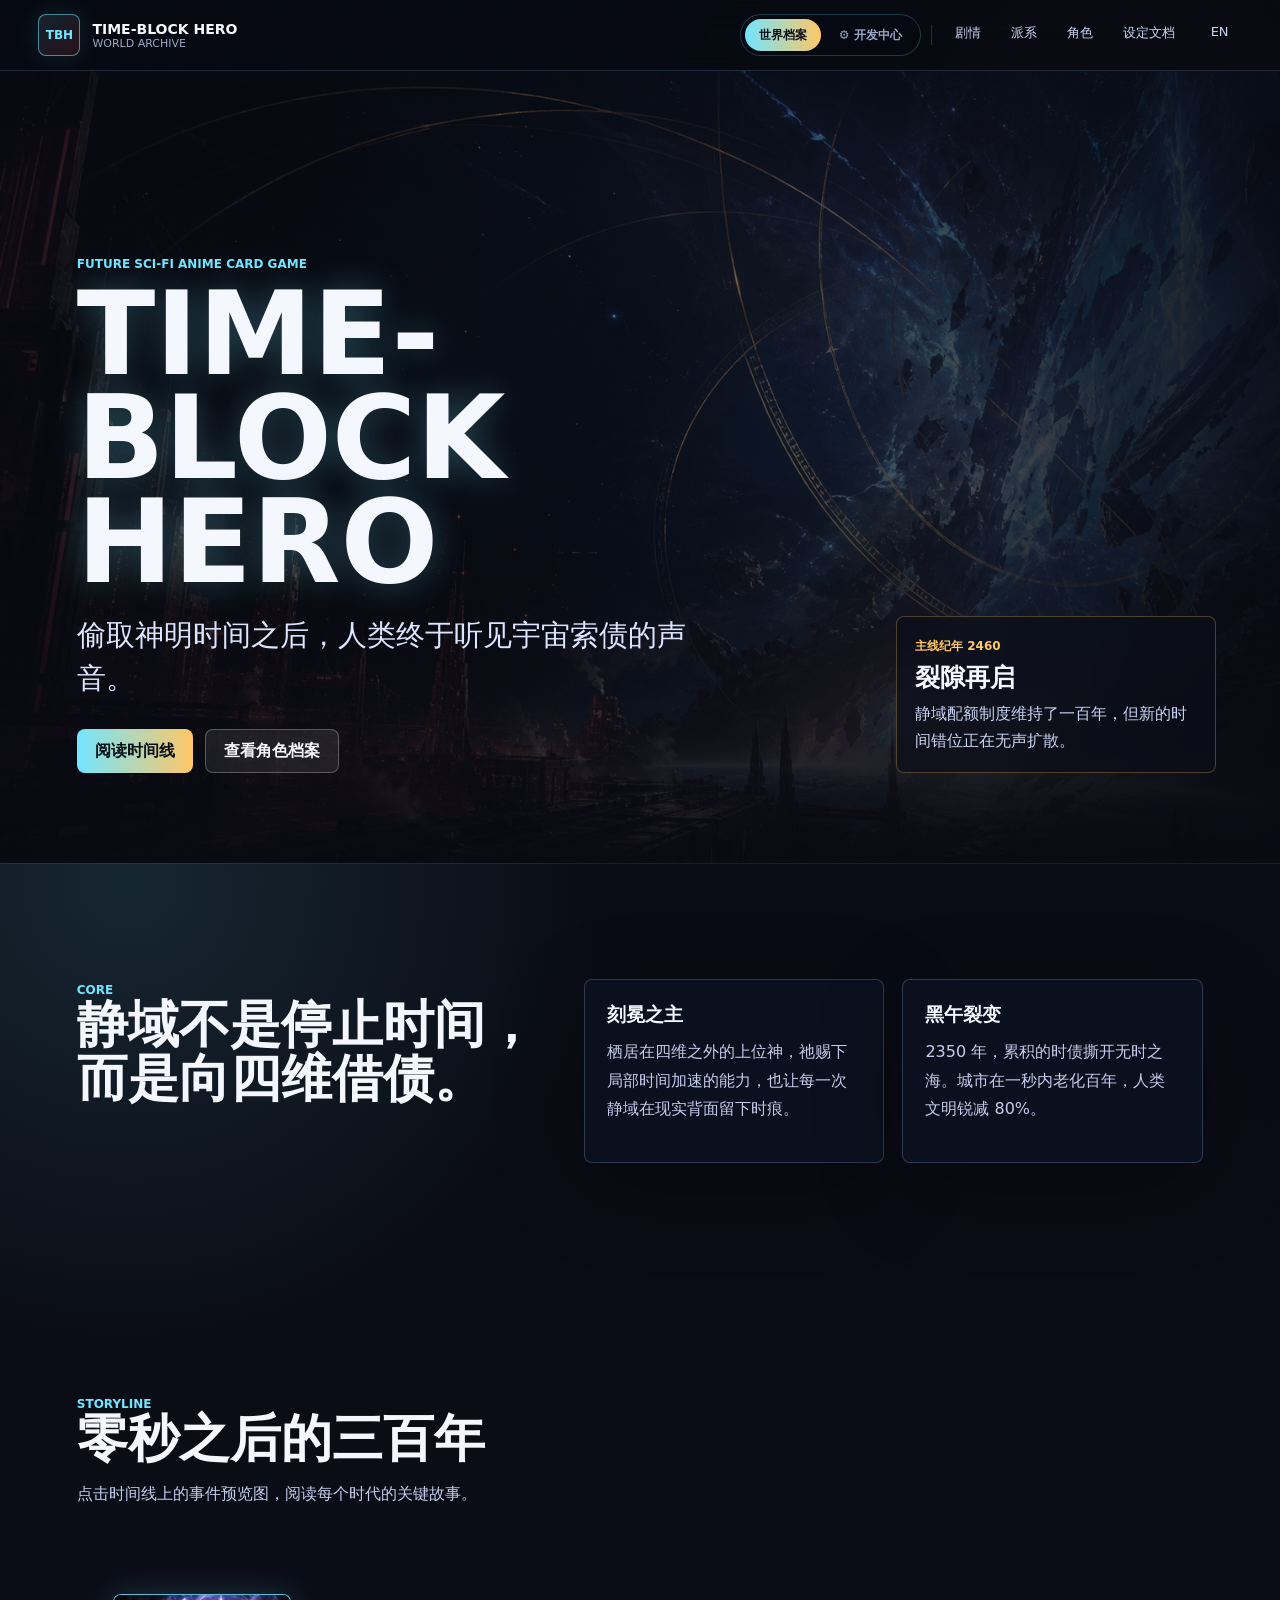
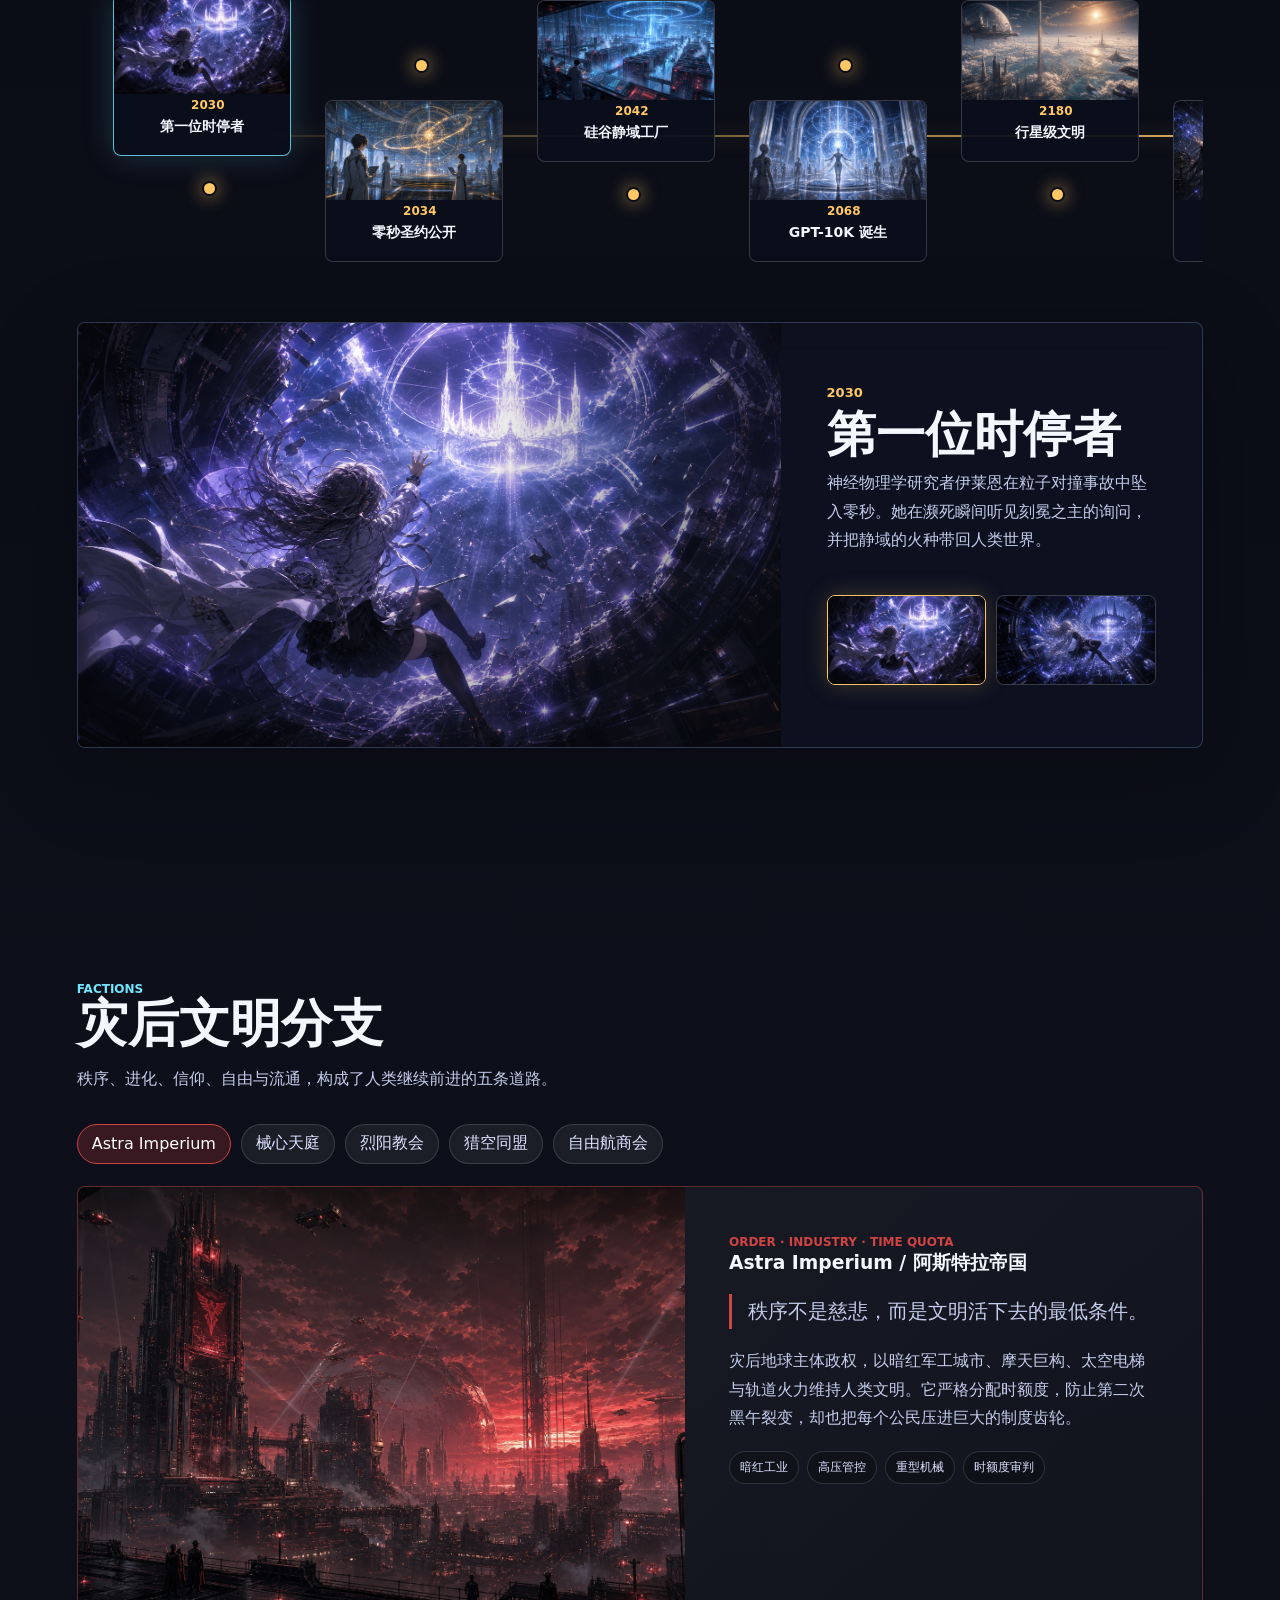
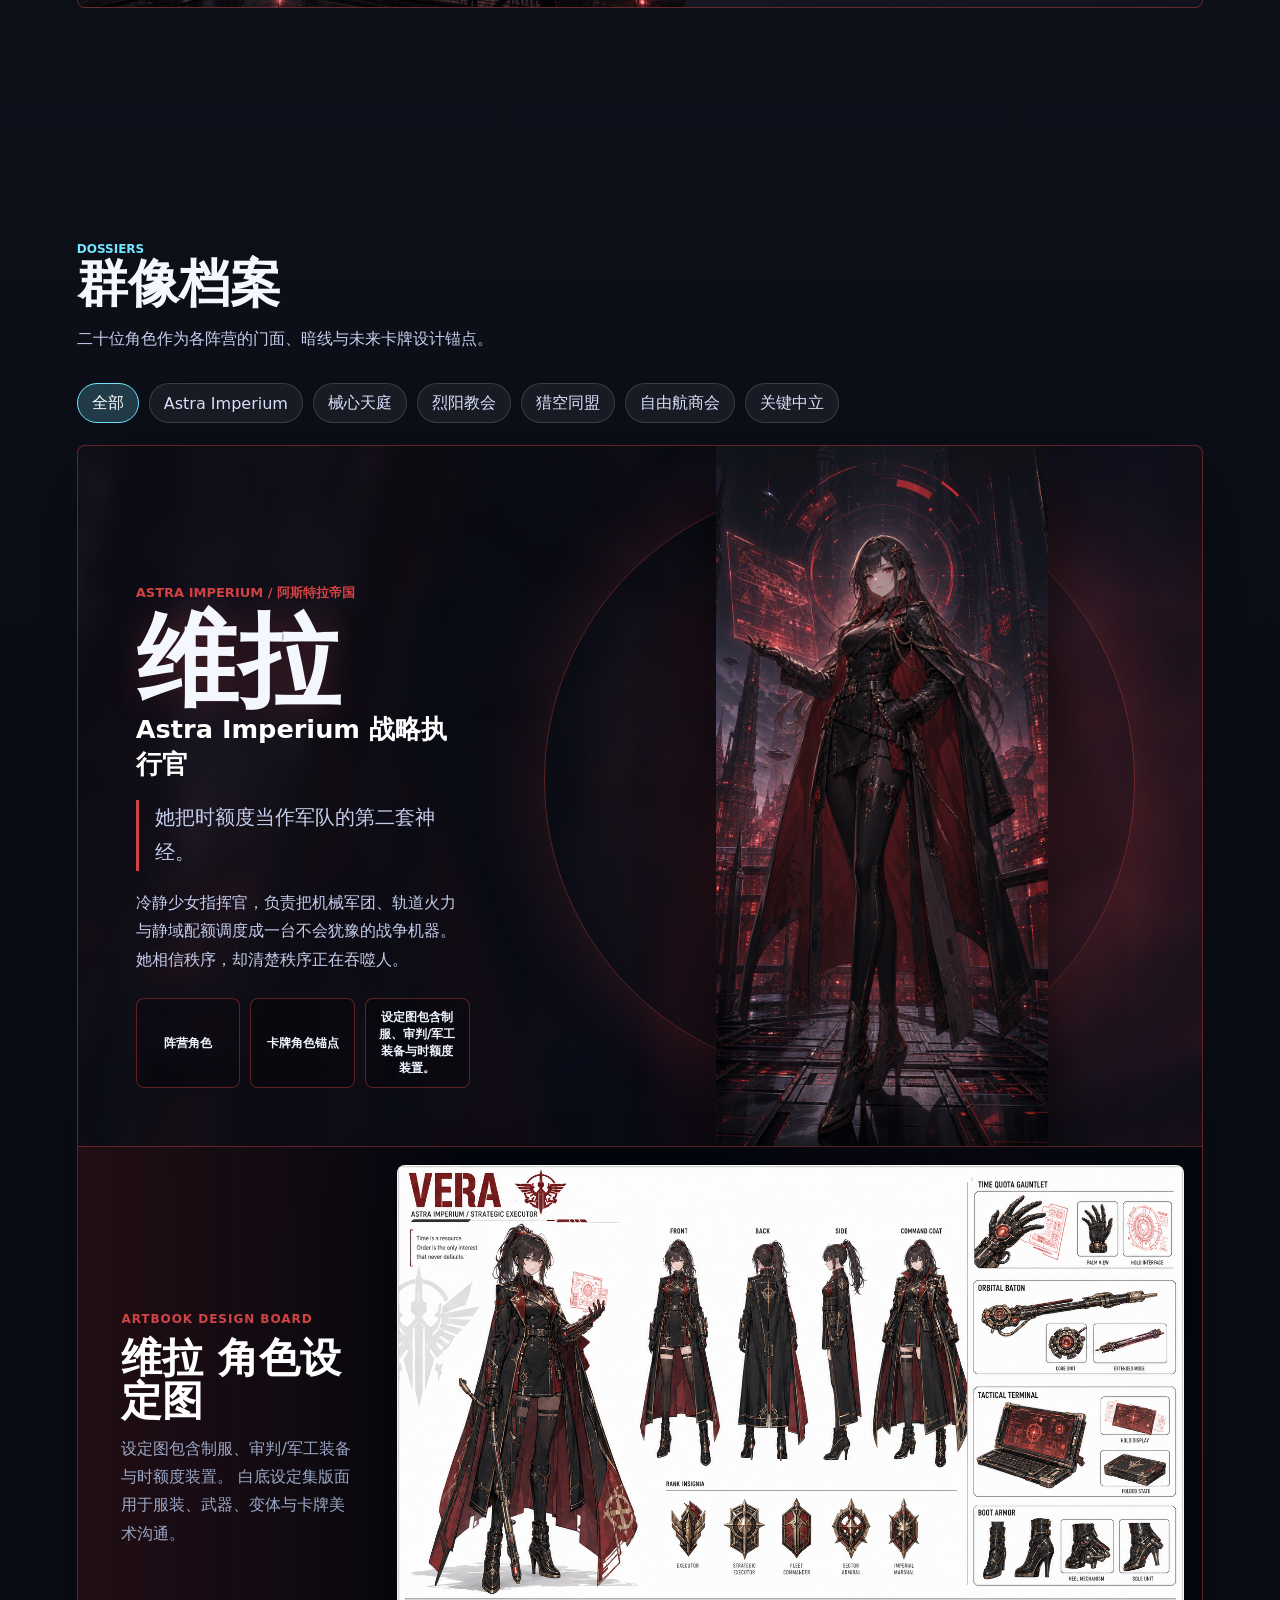
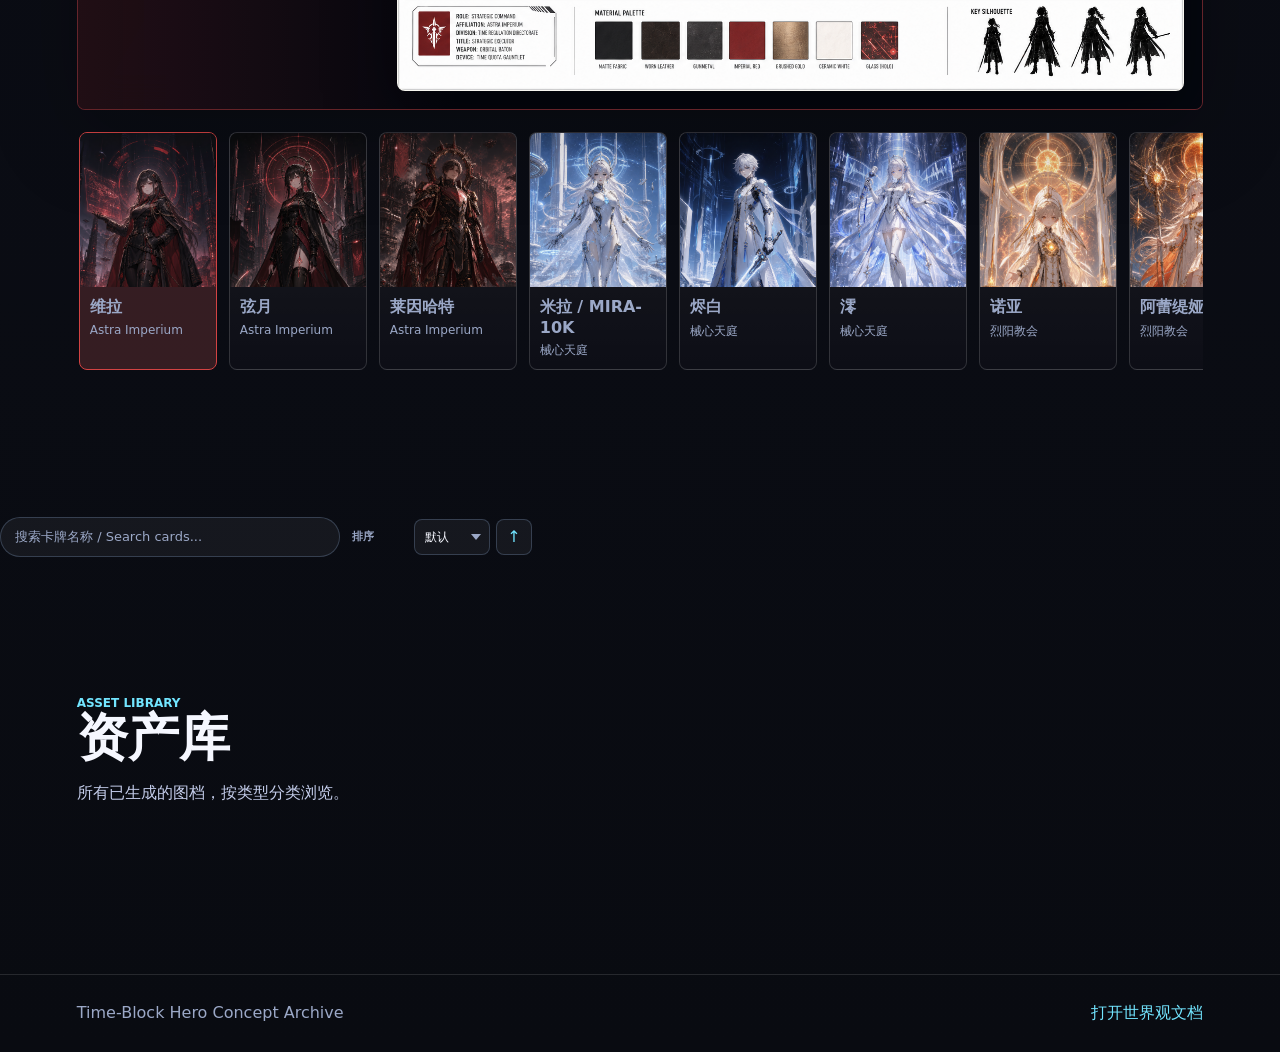
==== commit 485975e8: "feat: keyword insert bar in card editor + [xxx] render in card effect" ====
--- a/index.html
+++ b/index.html
@@ -29,7 +29,7 @@
           <a href="#timeline">剧情</a>
           <a href="#factions">派系</a>
           <a href="#characters">角色</a>
-          <a href="../Docs/TimeBlock_World_Bible.md">设定文档</a>
+          <a href="#" id="worldBibleBtn">设定文档</a>
         </div>
         <div class="nav-links nav-devhub-links" style="display:none">
           <a href="#dev-intro">游戏介绍</a>
@@ -367,12 +367,12 @@
           <div class="card-mgmt-header">
             <div>
               <strong>卡牌管理 · Card Management</strong>
-              <span class="card-mgmt-hint" id="customCardCount">自定义卡牌：0 张</span>
+              <span class="card-mgmt-hint" id="customCardCount" style="display:none"></span>
             </div>
             <button class="card-create-btn" id="cardCreateBtn" type="button">＋ 新建卡牌</button>
           </div>
-          <!-- 自定义卡牌快速列表 -->
-          <div class="custom-cards-list" id="customCardsList"></div>
+          <!-- 自定义卡牌快速列表（已隐藏，卡牌直接显示在下方网格）-->
+          <div class="custom-cards-list" id="customCardsList" style="display:none"></div>
           <!-- 种族管理（折叠） -->
           <details class="race-details">
             <summary class="race-summary">种族管理 · Race Manager</summary>
@@ -387,12 +387,34 @@
           </details>
         </div>
 
+        <!-- 词条编辑器 -->
+        <details class="race-details" id="keywordDetails">
+        <summary class="race-summary">词条编辑 · Keyword Editor</summary>
+        <div class="race-inner">
+        <p class="race-manager-hint">词条会显示为带框高亮标签（参考 LoR 风格），可插入卡牌效果说明。内置词条以金色显示，不可删除。</p>
+        <div class="keyword-list" id="keywordList"></div>
+        <div class="keyword-add-row">
+          <button class="race-add-btn" id="keywordAddBtn" type="button">＋ 新建词条</button>
+        </div>
+        </div>
+        </details>
+        </div>
+
         <!-- 筛选器 -->
         <div class="card-filter-panel" id="cardFilterPanel"></div>
 
         <!-- 工具栏 -->
         <div class="card-toolbar">
           <input type="text" id="cardSearch" placeholder="搜索卡牌名称 / Search cards..." class="card-search-input" />
+          <div class="card-sort-row">
+            <span class="card-filter-label">排序</span>
+            <select id="cardSortKey" class="card-sort-select">
+              <option value="default">默认</option>
+              <option value="rarity">稀有度</option>
+              <option value="cost">费用</option>
+            </select>
+            <button id="cardSortDir" class="card-sort-dir-btn" type="button" title="切换排序方向">↑</button>
+          </div>
           <span class="card-count-label" id="cardCountLabel"></span>
         </div>
 
@@ -533,6 +555,7 @@
               <div class="form-field form-field-full">
                 <label>效果说明</label>
                 <textarea name="effect" rows="3" placeholder="OnPlace: ...&#10;OnCast: ...&#10;OnDeath: ..."></textarea>
+                <div class="kw-insert-bar" id="kwInsertBar"></div>
               </div>
               <div class="form-field form-field-full">
                 <label>卡牌描述（风味文字）</label>
@@ -554,6 +577,60 @@
       </div>
     </div>
 
+    <!-- 图片裁剪编辑器 -->
+    <div id="imgCropOverlay" style="display:none;position:fixed;inset:0;z-index:500;background:rgba(5,7,15,0.92);backdrop-filter:blur(8px);align-items:center;justify-content:center;padding:20px;gap:24px">
+      <!-- 左：编辑区 -->
+      <div style="background:#0f1420;border:1px solid rgba(114,229,255,0.25);border-radius:12px;width:min(320px,42vw);display:flex;flex-direction:column;overflow:hidden;flex-shrink:0">
+        <div style="padding:14px 18px;border-bottom:1px solid rgba(255,255,255,0.08);display:flex;align-items:center;justify-content:space-between">
+          <strong style="color:#fff;font-size:14px">编辑图片</strong>
+          <button id="cropClose" style="background:none;border:none;color:var(--muted);font-size:20px;cursor:pointer;line-height:1">×</button>
+        </div>
+        <div style="padding:8px 16px;font-size:11px;color:var(--muted);border-bottom:1px solid rgba(255,255,255,0.06)">拖动调整位置，滚轮或拖动滑块缩放</div>
+        <div id="cropViewport" style="position:relative;width:100%;aspect-ratio:3/4;overflow:hidden;background:#080c18;cursor:grab">
+          <img id="cropImg" style="position:absolute;transform-origin:0 0;user-select:none;-webkit-user-drag:none;max-width:none;pointer-events:none" />
+        </div>
+        <div style="padding:12px 16px;display:flex;align-items:center;gap:8px;border-top:1px solid rgba(255,255,255,0.06)">
+          <span style="font-size:11px;color:var(--muted);width:24px">🔍</span>
+          <input id="cropScale" type="range" min="10" max="400" value="100" style="flex:1" />
+          <span id="cropScaleLabel" style="font-size:12px;color:var(--cyan);width:38px;text-align:right">100%</span>
+        </div>
+        <div style="padding:0 16px 14px;display:flex;gap:8px">
+          <button id="cropReset" style="flex:1;height:34px;border:1px solid rgba(255,255,255,0.15);border-radius:6px;background:rgba(255,255,255,0.05);color:var(--muted);font:inherit;font-size:12px;cursor:pointer">重置</button>
+          <button id="cropConfirm" style="flex:2;height:34px;border:none;border-radius:6px;background:var(--cyan);color:#000;font:inherit;font-size:13px;font-weight:700;cursor:pointer">✓ 确认并保存</button>
+        </div>
+      </div>
+
+      <!-- 右：卡牌实时预览 -->
+      <div style="display:flex;flex-direction:column;align-items:center;gap:10px;flex-shrink:0">
+        <span style="font-size:11px;color:var(--muted);letter-spacing:0.06em;text-transform:uppercase">卡牌预览</span>
+        <!-- 卡牌外壳（模拟真实卡牌）-->
+        <div id="cropCardPreview" style="width:240px;aspect-ratio:3/4;border-radius:9px;overflow:hidden;border:2px solid rgba(114,229,255,0.4);position:relative;background:#0d1022;box-shadow:0 0 20px rgba(114,229,255,0.12)">
+          <!-- 图片层 -->
+          <img id="cropPreviewImg" style="position:absolute;transform-origin:0 0;pointer-events:none" />
+          <!-- 渐变层 -->
+          <div style="position:absolute;inset:0;background:linear-gradient(to bottom,transparent 0%,transparent 35%,rgba(6,8,18,0.55) 55%,rgba(6,8,18,0.82) 70%,rgba(6,8,18,0.96) 100%);pointer-events:none"></div>
+          <!-- 内容占位（模拟名字/词条/三围）-->
+          <div style="position:absolute;bottom:0;left:0;right:0;pointer-events:none">
+            <div id="cropPreviewName" style="padding:5px 8px 2px;font-size:12px;font-weight:900;color:#fff;text-align:center;text-shadow:0 1px 4px rgba(0,0,0,0.9)"></div>
+            <div id="cropPreviewTags" style="padding:2px 8px 3px;font-size:8px;font-weight:700;text-align:center;text-transform:uppercase;letter-spacing:0.05em;background:rgba(114,229,255,0.15);border-top:1px solid rgba(114,229,255,0.25);border-bottom:1px solid rgba(114,229,255,0.25)"></div>
+            <div id="cropPreviewStats" style="display:grid;grid-template-columns:1fr 1fr 1fr;background:rgba(4,5,14,0.88);border-top:1px solid rgba(255,255,255,0.08)">
+              <span id="cropPreviewAtk" style="padding:4px;font-size:14px;font-weight:900;color:#ff8a8a;text-align:center;border-right:1px solid rgba(255,255,255,0.08)"></span>
+              <span id="cropPreviewSpd" style="padding:4px;font-size:14px;font-weight:900;color:var(--cyan);text-align:center"></span>
+              <span id="cropPreviewHp" style="padding:4px;font-size:14px;font-weight:900;color:#7ddf8a;text-align:center;border-left:1px solid rgba(255,255,255,0.08)"></span>
+            </div>
+          </div>
+        </div>
+      </div>
+    </div>
+
+    <!-- 世界观文档弹窗 -->
+    <div id="worldBibleOverlay" style="display:none;position:fixed;inset:0;z-index:300;background:rgba(5,7,15,0.96);backdrop-filter:blur(12px);overflow-y:auto">
+      <div style="max-width:860px;margin:0 auto;padding:40px 24px 80px">
+        <button id="worldBibleClose" style="position:fixed;top:20px;right:24px;background:rgba(255,255,255,0.08);border:1px solid rgba(255,255,255,0.15);border-radius:8px;color:#fff;font-size:14px;padding:8px 16px;cursor:pointer;z-index:10">✕ 关闭</button>
+        <div id="worldBibleContent" class="world-bible-content"></div>
+      </div>
+    </div>
+
     <script src="./app.js"></script>
   </body>
 </html>
--- a/styles.css
+++ b/styles.css
@@ -1722,6 +1722,51 @@
 }
 
 .card-search-input::placeholder { color: var(--muted); }
+
+.card-sort-row {
+  display: flex;
+  align-items: center;
+  gap: 6px;
+}
+
+.card-sort-select {
+  height: 36px;
+  padding: 0 28px 0 10px;
+  border: 1px solid var(--line);
+  border-radius: var(--radius);
+  background: rgba(255,255,255,0.05);
+  background-image: url("data:image/svg+xml,%3Csvg xmlns='http://www.w3.org/2000/svg' width='10' height='6'%3E%3Cpath d='M0 0l5 6 5-6z' fill='%239ba8c7'/%3E%3C/svg%3E");
+  background-repeat: no-repeat;
+  background-position: right 8px center;
+  color: var(--text);
+  font: inherit;
+  font-size: 12px;
+  outline: none;
+  cursor: pointer;
+  transition: border-color 160ms;
+  -webkit-appearance: none;
+}
+
+.card-sort-select:focus { border-color: rgba(114,229,255,0.5); }
+
+.card-sort-dir-btn {
+  display: grid;
+  place-items: center;
+  width: 36px;
+  height: 36px;
+  border: 1px solid var(--line);
+  border-radius: var(--radius);
+  background: rgba(255,255,255,0.05);
+  color: var(--cyan);
+  font-size: 16px;
+  cursor: pointer;
+  transition: background 160ms, border-color 160ms;
+}
+
+.card-sort-dir-btn:hover {
+  background: rgba(114,229,255,0.12);
+  border-color: rgba(114,229,255,0.4);
+}
 
 .card-count-label {
   color: var(--muted);
@@ -2063,14 +2108,40 @@
 
 .game-card { position: relative; }
 
-/* Custom card indicator */
-.game-card.is-custom {
-  border-color: color-mix(in srgb, var(--gold) 35%, transparent);
-}
-
-.game-card.is-edited {
-  border-style: dashed;
-}
+/* 稀有度边框 */
+.game-card[data-rarity="Common"] {
+  border-color: rgba(155,168,199,0.35);
+  box-shadow: inset 0 0 0 1px rgba(155,168,199,0.08), 0 2px 12px rgba(0,0,0,0.2);
+}
+.game-card[data-rarity="Rare"] {
+  border-color: rgba(102,166,255,0.55);
+  box-shadow: inset 0 0 0 1px rgba(102,166,255,0.1), 0 2px 16px rgba(102,166,255,0.12);
+}
+.game-card[data-rarity="Epic"] {
+  border-color: rgba(185,131,255,0.65);
+  box-shadow: inset 0 0 0 1px rgba(185,131,255,0.12), 0 2px 20px rgba(185,131,255,0.18);
+}
+.game-card[data-rarity="Legendary"] {
+  border-color: rgba(255,199,102,0.75);
+  box-shadow: inset 0 0 0 1px rgba(255,199,102,0.14), 0 2px 24px rgba(255,199,102,0.22);
+  background: linear-gradient(160deg, rgba(255,199,102,0.07) 0%, var(--panel) 40%);
+}
+
+.game-card[data-rarity="Rare"]:hover {
+  border-color: rgba(102,166,255,0.85);
+  box-shadow: 0 8px 32px rgba(102,166,255,0.22);
+}
+.game-card[data-rarity="Epic"]:hover {
+  border-color: rgba(185,131,255,0.9);
+  box-shadow: 0 8px 32px rgba(185,131,255,0.28);
+}
+.game-card[data-rarity="Legendary"]:hover {
+  border-color: rgba(255,199,102,1);
+  box-shadow: 0 8px 36px rgba(255,199,102,0.35);
+}
+
+/* Custom card indicator — border handled by rarity */
+.game-card.is-custom {}
 
 /* ═══════════════════════════════════════════════════════════
    CARD EDITOR MODAL
@@ -2409,3 +2480,1058 @@
   .form-row-3 { grid-template-columns: 1fr 1fr; }
   .card-editor-modal { max-height: 95vh; }
 }
+
+/* 卡牌内嵌图片上传 */
+.gc-img-upload {
+  position: relative;
+  width: 36px;
+  height: 36px;
+  border-radius: var(--radius);
+  overflow: hidden;
+  flex-shrink: 0;
+  cursor: pointer;
+  border: 1px solid rgba(255,255,255,0.1);
+  background: rgba(255,255,255,0.04);
+  display: flex;
+  align-items: center;
+  justify-content: center;
+  transition: border-color 160ms;
+}
+
+.gc-img-upload:hover {
+  border-color: rgba(114,229,255,0.45);
+}
+
+.gc-img-thumb {
+  width: 100%;
+  height: 100%;
+  object-fit: cover;
+}
+
+.gc-img-placeholder {
+  font-size: 16px;
+  opacity: 0.4;
+}
+
+.gc-img-hint {
+  position: absolute;
+  inset: 0;
+  display: flex;
+  align-items: center;
+  justify-content: center;
+  background: rgba(0,0,0,0.6);
+  font-size: 14px;
+  opacity: 0;
+  transition: opacity 180ms;
+}
+
+.gc-img-upload:hover .gc-img-hint {
+  opacity: 1;
+}
+
+/* LoR 风格卡牌 */
+.lor-card {
+  position: relative;
+  width: 200px;
+  aspect-ratio: 3/4;
+  border-radius: 10px;
+  overflow: hidden;
+  border: 2px solid color-mix(in srgb, var(--card-accent) 50%, rgba(255,255,255,0.15));
+  background: #0d1022;
+  transition: transform 180ms, box-shadow 180ms;
+  cursor: default;
+  display: flex;
+  flex-direction: column;
+}
+
+/* 稀有度边框 */
+.lor-card[data-rarity="Common"] {
+  border-color: rgba(155,168,199,0.4);
+  border-radius: 10px;
+}
+
+.lor-card[data-rarity="Rare"] {
+  border-color: rgba(102,166,255,0.75);
+  box-shadow: 0 0 14px rgba(102,166,255,0.18);
+  border-radius: 10px;
+  clip-path: polygon(
+    12px 0%, calc(100% - 12px) 0%,
+    100% 12px, 100% calc(100% - 12px),
+    calc(100% - 12px) 100%, 12px 100%,
+    0% calc(100% - 12px), 0% 12px
+  );
+}
+
+.lor-card[data-rarity="Epic"] {
+  border-color: rgba(185,131,255,0.8);
+  box-shadow: 0 0 16px rgba(185,131,255,0.22);
+  border-radius: 4px;
+  clip-path: polygon(
+    50% 0%,
+    calc(50% + 16px) 8px,
+    100% 8px,
+    100% calc(100% - 8px),
+    calc(50% + 16px) calc(100% - 8px),
+    50% 100%,
+    calc(50% - 16px) calc(100% - 8px),
+    0% calc(100% - 8px),
+    0% 8px,
+    calc(50% - 16px) 8px
+  );
+}
+.lor-card[data-rarity="Epic"]::after {
+  content: '';
+  position: absolute;
+  inset: 0;
+  z-index: 10;
+  pointer-events: none;
+  border: 2px solid rgba(185,131,255,0.8);
+  border-radius: 4px;
+  clip-path: polygon(
+    50% 0%,
+    calc(50% + 16px) 8px,
+    100% 8px,
+    100% calc(100% - 8px),
+    calc(50% + 16px) calc(100% - 8px),
+    50% 100%,
+    calc(50% - 16px) calc(100% - 8px),
+    0% calc(100% - 8px),
+    0% 8px,
+    calc(50% - 16px) 8px
+  );
+}
+
+.lor-card[data-rarity="Legendary"] {
+  border-color: rgba(255,199,102,0.9);
+  box-shadow: 0 0 20px rgba(255,199,102,0.26);
+  border-radius: 4px;
+  clip-path: polygon(
+    16px 0%,
+    calc(100% - 16px) 0%,
+    100% 16px,
+    100% calc(100% - 16px),
+    calc(100% - 16px) 100%,
+    16px 100%,
+    0% calc(100% - 16px),
+    0% 16px
+  );
+}
+.lor-card[data-rarity="Legendary"]::after {
+  content: '';
+  position: absolute;
+  inset: 0;
+  z-index: 10;
+  pointer-events: none;
+  border: 2px solid rgba(255,199,102,0.9);
+  clip-path: polygon(
+    16px 0%,
+    calc(100% - 16px) 0%,
+    100% 16px,
+    100% calc(100% - 16px),
+    calc(100% - 16px) 100%,
+    16px 100%,
+    0% calc(100% - 16px),
+    0% 16px
+  );
+  background:
+    linear-gradient(135deg, rgba(255,199,102,0.6) 0%, transparent 20px) top left / 20px 20px no-repeat,
+    linear-gradient(225deg, rgba(255,199,102,0.6) 0%, transparent 20px) top right / 20px 20px no-repeat,
+    linear-gradient(315deg, rgba(255,199,102,0.6) 0%, transparent 20px) bottom left / 20px 20px no-repeat,
+    linear-gradient(45deg,  rgba(255,199,102,0.6) 0%, transparent 20px) bottom right / 20px 20px no-repeat;
+}
+
+.lor-card:hover { transform: translateY(-4px); }
+
+/* 满卡背景图 */
+.lor-bg {
+  position: absolute;
+  inset: 0;
+  cursor: pointer;
+  z-index: 0;
+  background: linear-gradient(160deg,
+    color-mix(in srgb, var(--card-accent) 20%, #0d1022),
+    #0d1022);
+}
+
+.lor-bg img {
+  width: 100%;
+  height: 100%;
+  object-fit: cover;
+  object-position: center top;
+  display: block;
+  transition: transform 300ms;
+}
+
+.lor-card:hover .lor-bg img { transform: scale(1.04); }
+
+.lor-bg-upload-hint {
+  position: absolute;
+  inset: 0;
+  display: flex;
+  align-items: center;
+  justify-content: center;
+  background: rgba(0,0,0,0.5);
+  color: #fff;
+  font-size: 13px;
+  font-weight: 700;
+  opacity: 0;
+  transition: opacity 200ms;
+  backdrop-filter: blur(3px);
+  z-index: 2;
+}
+
+.lor-bg:hover .lor-bg-upload-hint { opacity: 1; }
+
+/* 渐变遗层 */
+.lor-shade {
+  position: absolute;
+  inset: 0;
+  z-index: 1;
+  pointer-events: none;
+  background: linear-gradient(
+    to bottom,
+    transparent 0%,
+    transparent 30%,
+    rgba(6,8,18,0.4) 50%,
+    rgba(6,8,18,0.6) 65%,
+    rgba(6,8,18,0.75) 100%
+  );
+}
+
+/* 左上角费用 */
+.lor-cost {
+  position: absolute;
+  top: 8px;
+  left: 8px;
+  z-index: 4;
+  width: 32px;
+  height: 32px;
+  border-radius: 50%;
+  border: 2px solid;
+  background: rgba(6,8,18,0.82);
+  display: grid;
+  place-items: center;
+  font-size: 15px;
+  font-weight: 900;
+  backdrop-filter: blur(6px);
+}
+
+.lor-cost-hero { font-size: 11px; }
+
+/* 右上角箭头 */
+.lor-arrows {
+  position: absolute;
+  top: 10px;
+  right: 10px;
+  z-index: 4;
+  font-size: 13px;
+  color: var(--gold);
+  font-weight: 700;
+  text-shadow: 0 1px 6px rgba(0,0,0,0.9);
+  letter-spacing: 0.04em;
+}
+
+/* 内容层 */
+.lor-content {
+  position: absolute;
+  bottom: 0;
+  left: 0;
+  right: 0;
+  z-index: 3;
+  display: flex;
+  flex-direction: column;
+  overflow: hidden;
+}
+
+.lor-content::before {
+  content: '';
+  position: absolute;
+  inset: 0;
+  backdrop-filter: blur(12px);
+  -webkit-backdrop-filter: blur(12px);
+  mask-image: linear-gradient(to bottom, transparent 0%, black 40%);
+  -webkit-mask-image: linear-gradient(to bottom, transparent 0%, black 40%);
+  z-index: -1;
+}
+
+/* 名字 */
+.lor-name-bar {
+  padding: 6px 10px 3px;
+}
+
+.lor-name {
+  display: block;
+  font-size: 14px;
+  font-weight: 900;
+  color: #fff;
+  text-align: center;
+  text-shadow: 0 1px 6px rgba(0,0,0,0.9);
+  letter-spacing: 0.02em;
+  line-height: 1.2;
+}
+
+/* 词条 */
+.lor-tags-bar {
+  padding: 2px 8px 4px;
+  display: flex;
+  justify-content: space-between;
+  align-items: center;
+}
+
+.lor-tags-left,
+.lor-tags-right {
+  font-size: 9px;
+  font-weight: 700;
+  color: var(--card-accent);
+  text-transform: uppercase;
+  letter-spacing: 0.06em;
+  line-height: 1.4;
+}
+
+.lor-tags-right {
+  opacity: 0.8;
+}
+
+/* 效果 */
+.lor-effect-bar {
+  padding: 5px 9px;
+  background: rgba(6,8,18,0.2);
+}
+
+.lor-effect {
+  margin: 0;
+  font-size: 10px;
+  color: #e8eeff;
+  line-height: 1.5;
+  text-align: center;
+  display: -webkit-box;
+  -webkit-line-clamp: 4;
+  -webkit-box-orient: vertical;
+  overflow: hidden;
+  text-shadow: 0 1px 3px rgba(0,0,0,0.9);
+}
+
+/* 三围底栏 */
+.lor-stats-bar {
+  display: grid;
+  grid-template-columns: 1fr 1fr 1fr;
+  background: rgba(4,5,14,0.2);
+  border-top: 1px solid rgba(255,255,255,0.08);
+}
+
+.lor-stat {
+  display: flex;
+  align-items: center;
+  justify-content: center;
+  gap: 2px;
+  padding: 5px 2px;
+  font-size: 17px;
+  font-weight: 900;
+  line-height: 1;
+}
+
+.lor-stat small { font-size: 8px; color: var(--muted); margin-right: 1px; }
+.lor-atk { color: #ff8a8a; border-right: 1px solid rgba(255,255,255,0.08); }
+.lor-spd { color: var(--cyan); }
+.lor-hp  { color: #7ddf8a; border-left:  1px solid rgba(255,255,255,0.08); }
+
+/* 下半编辑区 */
+.card-edit-zone {
+  position: absolute;
+  bottom: 0;
+  left: 0;
+  right: 0;
+  height: 50%;
+  z-index: 5;
+  display: flex;
+  align-items: center;
+  justify-content: center;
+  font-size: 13px;
+  font-weight: 700;
+  color: #fff;
+  background: transparent;
+  opacity: 0;
+  cursor: pointer;
+  transition: opacity 200ms, background 200ms;
+}
+
+.card-edit-zone:hover {
+  opacity: 1;
+  background: rgba(0,0,0,0.5);
+  backdrop-filter: blur(3px);
+}
+
+/* 上传提示限制在上50% */
+.lor-bg-upload-hint,
+.spell-bg .lor-bg-upload-hint {
+  height: 50% !important;
+  top: 0;
+  bottom: auto;
+}
+
+/* 网格 */
+.card-center-grid {
+  display: grid;
+  grid-template-columns: repeat(auto-fill, 200px);
+  gap: 16px;
+  justify-content: start;
+}
+
+/* 法术牌 */
+.spell-card {
+  position: relative;
+  width: 200px;
+  aspect-ratio: 3/4;
+  border-radius: 10px;
+  overflow: hidden;
+  border: 2px solid color-mix(in srgb, var(--card-accent) 60%, transparent);
+  background: #080c18;
+  transition: transform 180ms, box-shadow 180ms;
+  cursor: default;
+  display: flex;
+  flex-direction: column;
+}
+
+.spell-card[data-rarity="Common"] {
+  border-color: rgba(155,168,199,0.5);
+  border-radius: 10px;
+}
+
+.spell-card[data-rarity="Rare"] {
+  border-color: rgba(102,166,255,0.8);
+  box-shadow: 0 0 16px rgba(102,166,255,0.2);
+  border-radius: 10px;
+  clip-path: polygon(
+    12px 0%, calc(100% - 12px) 0%,
+    100% 12px, 100% calc(100% - 12px),
+    calc(100% - 12px) 100%, 12px 100%,
+    0% calc(100% - 12px), 0% 12px
+  );
+}
+
+.spell-card[data-rarity="Epic"] {
+  border-color: rgba(185,131,255,0.85);
+  box-shadow: 0 0 18px rgba(185,131,255,0.25);
+  border-radius: 4px;
+  clip-path: polygon(
+    50% 0%,
+    calc(50% + 16px) 8px,
+    100% 8px,
+    100% calc(100% - 8px),
+    calc(50% + 16px) calc(100% - 8px),
+    50% 100%,
+    calc(50% - 16px) calc(100% - 8px),
+    0% calc(100% - 8px),
+    0% 8px,
+    calc(50% - 16px) 8px
+  );
+}
+.spell-card[data-rarity="Epic"]::after {
+  content: '';
+  position: absolute;
+  inset: 0;
+  z-index: 10;
+  pointer-events: none;
+  border: 2px solid rgba(185,131,255,0.85);
+  border-radius: 4px;
+  clip-path: polygon(
+    50% 0%,
+    calc(50% + 16px) 8px,
+    100% 8px,
+    100% calc(100% - 8px),
+    calc(50% + 16px) calc(100% - 8px),
+    50% 100%,
+    calc(50% - 16px) calc(100% - 8px),
+    0% calc(100% - 8px),
+    0% 8px,
+    calc(50% - 16px) 8px
+  );
+}
+
+.spell-card[data-rarity="Legendary"] {
+  border-color: rgba(255,199,102,0.9);
+  box-shadow: 0 0 22px rgba(255,199,102,0.28);
+  border-radius: 4px;
+  clip-path: polygon(
+    16px 0%,
+    calc(100% - 16px) 0%,
+    100% 16px,
+    100% calc(100% - 16px),
+    calc(100% - 16px) 100%,
+    16px 100%,
+    0% calc(100% - 16px),
+    0% 16px
+  );
+}
+.spell-card[data-rarity="Legendary"]::after {
+  content: '';
+  position: absolute;
+  inset: 0;
+  z-index: 10;
+  pointer-events: none;
+  border: 2px solid rgba(255,199,102,0.9);
+  clip-path: polygon(
+    16px 0%,
+    calc(100% - 16px) 0%,
+    100% 16px,
+    100% calc(100% - 16px),
+    calc(100% - 16px) 100%,
+    16px 100%,
+    0% calc(100% - 16px),
+    0% 16px
+  );
+  background:
+    linear-gradient(135deg, rgba(255,199,102,0.6) 0%, transparent 20px) top left / 20px 20px no-repeat,
+    linear-gradient(225deg, rgba(255,199,102,0.6) 0%, transparent 20px) top right / 20px 20px no-repeat,
+    linear-gradient(315deg, rgba(255,199,102,0.6) 0%, transparent 20px) bottom left / 20px 20px no-repeat,
+    linear-gradient(45deg,  rgba(255,199,102,0.6) 0%, transparent 20px) bottom right / 20px 20px no-repeat;
+}
+
+.spell-card:hover { transform: translateY(-4px); }
+
+/* 法术牌背景 */
+.spell-bg {
+  position: absolute;
+  inset: 0;
+  cursor: pointer;
+  z-index: 0;
+  background: radial-gradient(ellipse at 50% 40%,
+    color-mix(in srgb, var(--card-accent) 18%, #080c18) 0%,
+    #080c18 70%);
+}
+
+.spell-bg img {
+  width: 100%;
+  height: 100%;
+  object-fit: cover;
+  object-position: center;
+  display: block;
+  opacity: 0.55;
+  transition: opacity 300ms, transform 300ms;
+}
+
+.spell-card:hover .spell-bg img { opacity: 0.7; transform: scale(1.03); }
+
+/* 符文装饰 */
+.spell-bg-rune {
+  position: absolute;
+  inset: 0;
+  background:
+    radial-gradient(circle at 50% 50%,
+      color-mix(in srgb, var(--card-accent) 8%, transparent) 0%,
+      transparent 65%),
+    repeating-linear-gradient(
+      45deg,
+      color-mix(in srgb, var(--card-accent) 3%, transparent) 0px,
+      transparent 1px,
+      transparent 28px,
+      color-mix(in srgb, var(--card-accent) 3%, transparent) 29px
+    );
+  pointer-events: none;
+}
+
+/* 法术牌渐变 */
+.spell-shade {
+  position: absolute;
+  inset: 0;
+  z-index: 1;
+  pointer-events: none;
+  background: linear-gradient(
+    to bottom,
+    rgba(8,12,24,0.3) 0%,
+    transparent 30%,
+    transparent 45%,
+    rgba(8,12,24,0.65) 65%,
+    rgba(8,12,24,0.95) 100%
+  );
+}
+
+/* 法术牌费用 */
+.spell-cost {
+  position: absolute;
+  top: 8px;
+  left: 8px;
+  z-index: 4;
+  width: 30px;
+  height: 30px;
+  border-radius: 4px;
+  border: 2px solid;
+  background: rgba(6,8,18,0.85);
+  display: grid;
+  place-items: center;
+  font-size: 14px;
+  font-weight: 900;
+  backdrop-filter: blur(6px);
+  clip-path: polygon(50% 0%, 100% 25%, 100% 75%, 50% 100%, 0% 75%, 0% 25%);
+  width: 34px;
+  height: 34px;
+}
+
+/* 法术牌箭头 */
+.spell-arrows {
+  position: absolute;
+  top: 10px;
+  right: 10px;
+  z-index: 4;
+  font-size: 13px;
+  color: var(--card-accent);
+  font-weight: 700;
+  text-shadow: 0 0 8px var(--card-accent), 0 1px 4px rgba(0,0,0,0.9);
+  letter-spacing: 0.04em;
+}
+
+/* 法术牌内容 */
+.spell-content {
+  position: absolute;
+  bottom: 0;
+  left: 0;
+  right: 0;
+  z-index: 3;
+  display: flex;
+  flex-direction: column;
+  align-items: center;
+  padding: 0 0 4px;
+}
+
+/* 法术牌名字行 */
+.spell-name-row {
+  display: flex;
+  align-items: center;
+  gap: 6px;
+  padding: 6px 10px 3px;
+  width: 100%;
+  justify-content: center;
+}
+
+.spell-glyph {
+  font-size: 10px;
+  opacity: 0.8;
+  flex-shrink: 0;
+}
+
+.spell-name {
+  font-size: 14px;
+  font-weight: 900;
+  color: #fff;
+  text-align: center;
+  text-shadow: 0 0 12px var(--card-accent), 0 1px 6px rgba(0,0,0,0.9);
+  letter-spacing: 0.03em;
+  line-height: 1.2;
+}
+
+/* 法术牌词条 */
+.spell-tags {
+  font-size: 9px;
+  font-weight: 700;
+  color: var(--card-accent);
+  text-align: center;
+  text-transform: uppercase;
+  letter-spacing: 0.07em;
+  padding: 2px 10px 4px;
+  width: 100%;
+  background: color-mix(in srgb, var(--card-accent) 15%, rgba(6,8,18,0.7));
+  border-top: 1px solid color-mix(in srgb, var(--card-accent) 35%, transparent);
+  border-bottom: 1px solid color-mix(in srgb, var(--card-accent) 35%, transparent);
+  box-sizing: border-box;
+}
+
+/* 法术牌效果 */
+.spell-effect {
+  font-size: 10px;
+  color: #d4ddf5;
+  line-height: 1.5;
+  text-align: center;
+  padding: 6px 10px;
+  background: rgba(6,8,18,0.65);
+  width: 100%;
+  box-sizing: border-box;
+  display: -webkit-box;
+  -webkit-line-clamp: 4;
+  -webkit-box-orient: vertical;
+  overflow: hidden;
+  margin: 0;
+}
+
+/* ═══════════════════════════════════════════════════════════
+   WORLD BIBLE — 世界观文档弹窗
+═══════════════════════════════════════════════════════════ */
+.world-bible-content {
+  font-family: inherit;
+  color: var(--text);
+  line-height: 1.85;
+  font-size: 15.5px;
+  letter-spacing: 0.01em;
+  padding-top: 8px;
+}
+
+.world-bible-content .wb-loading,
+.world-bible-content .wb-error {
+  text-align: center;
+  padding: 80px 20px;
+  color: var(--muted);
+  font-size: 14px;
+}
+.world-bible-content .wb-error h2 {
+  color: var(--red);
+  margin-bottom: 12px;
+  border: none;
+  padding: 0;
+}
+.world-bible-content .wb-error code {
+  background: rgba(255,255,255,0.06);
+  padding: 2px 6px;
+  border-radius: 4px;
+}
+
+/* 标题层级 */
+.world-bible-content h1 {
+  font-size: 32px;
+  font-weight: 800;
+  letter-spacing: 0.04em;
+  margin: 0 0 8px;
+  background: linear-gradient(135deg, var(--cyan), #fff 60%, var(--cyan));
+  -webkit-background-clip: text;
+  background-clip: text;
+  -webkit-text-fill-color: transparent;
+  color: transparent;
+}
+.world-bible-content h2 {
+  font-size: 22px;
+  font-weight: 700;
+  margin: 56px 0 18px;
+  padding: 0 0 10px 14px;
+  border-left: 3px solid var(--cyan);
+  border-bottom: 1px solid var(--line);
+  color: #fff;
+  letter-spacing: 0.02em;
+}
+.world-bible-content h3 {
+  font-size: 18px;
+  font-weight: 700;
+  margin: 36px 0 14px;
+  color: var(--cyan);
+  letter-spacing: 0.02em;
+}
+.world-bible-content h3::before {
+  content: "◆ ";
+  color: var(--gold);
+  margin-right: 4px;
+}
+.world-bible-content h4 {
+  font-size: 16px;
+  font-weight: 700;
+  margin: 28px 0 10px;
+  color: var(--gold);
+}
+
+/* 段落 & 文本 */
+.world-bible-content p {
+  margin: 0 0 14px;
+  color: #d8e0f5;
+}
+.world-bible-content strong {
+  color: var(--cyan);
+  font-weight: 700;
+}
+.world-bible-content em {
+  color: var(--gold);
+  font-style: italic;
+}
+.world-bible-content a {
+  color: var(--cyan);
+  text-decoration: underline;
+  text-underline-offset: 3px;
+  text-decoration-color: rgba(114,229,255,0.45);
+  transition: color .15s;
+}
+.world-bible-content a:hover {
+  color: var(--gold);
+  text-decoration-color: var(--gold);
+}
+.world-bible-content code {
+  background: rgba(114,229,255,0.1);
+  border: 1px solid rgba(114,229,255,0.2);
+  padding: 1px 7px;
+  border-radius: 4px;
+  font-family: "SF Mono", Menlo, Consolas, monospace;
+  font-size: 13px;
+  color: #c9efff;
+}
+
+/* 列表 */
+.world-bible-content ul {
+  margin: 0 0 18px;
+  padding-left: 0;
+  list-style: none;
+}
+/* 相邻的 ul 收紧间距（处理列表中间有空行被拆成两段的情况） */
+.world-bible-content ul + ul {
+  margin-top: -10px;
+}
+.world-bible-content li {
+  position: relative;
+  padding: 4px 0 4px 22px;
+  color: #d8e0f5;
+}
+.world-bible-content li::before {
+  content: "";
+  position: absolute;
+  left: 4px;
+  top: 14px;
+  width: 6px;
+  height: 6px;
+  border-radius: 50%;
+  background: var(--cyan);
+  box-shadow: 0 0 8px rgba(114,229,255,0.6);
+}
+.world-bible-content li strong {
+  color: var(--gold);
+}
+
+/* 表格 */
+.world-bible-content .wb-table-wrap {
+  margin: 0 0 24px;
+  overflow-x: auto;
+  border-radius: var(--radius);
+  border: 1px solid var(--line);
+  background: rgba(13,18,35,0.5);
+}
+.world-bible-content .wb-table {
+  width: 100%;
+  border-collapse: collapse;
+  font-size: 14px;
+  min-width: 520px;
+}
+.world-bible-content .wb-table th,
+.world-bible-content .wb-table td {
+  padding: 11px 16px;
+  text-align: left;
+  border-bottom: 1px solid rgba(169,203,255,0.08);
+  vertical-align: top;
+}
+.world-bible-content .wb-table th {
+  background: rgba(114,229,255,0.06);
+  color: var(--cyan);
+  font-weight: 700;
+  letter-spacing: 0.04em;
+  text-transform: uppercase;
+  font-size: 12px;
+  border-bottom: 1px solid rgba(114,229,255,0.25);
+}
+.world-bible-content .wb-table tbody tr:hover {
+  background: rgba(114,229,255,0.04);
+}
+.world-bible-content .wb-table td:first-child {
+  color: var(--gold);
+  font-weight: 600;
+  white-space: nowrap;
+}
+.world-bible-content .wb-table tbody tr:last-child td {
+  border-bottom: none;
+}
+
+/* 关闭按钮 hover */
+#worldBibleClose:hover {
+  background: rgba(210,67,67,0.18) !important;
+  border-color: rgba(210,67,67,0.45) !important;
+  color: #ffb4b4;
+}
+
+/* 移动端适配 */
+@media (max-width: 720px) {
+  .world-bible-content {
+    font-size: 14.5px;
+    line-height: 1.75;
+  }
+  .world-bible-content h1 { font-size: 26px; }
+  .world-bible-content h2 { font-size: 19px; margin-top: 40px; }
+  .world-bible-content h3 { font-size: 16.5px; margin-top: 28px; }
+  .world-bible-content h4 { font-size: 15px; }
+  #worldBibleOverlay > div {
+    padding: 32px 18px 80px !important;
+  }
+  #worldBibleClose {
+    top: 12px !important;
+    right: 12px !important;
+    padding: 6px 12px !important;
+    font-size: 13px !important;
+  }
+}
+
+/* ═══════════════════════════════════════════════════════
+   KEYWORD MANAGER 样式
+═══════════════════════════════════════════════════════ */
+
+.keyword-list {
+  display: flex;
+  flex-direction: column;
+  gap: 8px;
+  margin-bottom: 16px;
+}
+
+.keyword-row {
+  padding: 10px 14px;
+  border-radius: 8px;
+  border: 1px solid rgba(255,255,255,0.08);
+  display: flex;
+  flex-direction: column;
+  gap: 6px;
+}
+
+.keyword-row.builtin {
+  border-color: rgba(255,199,102,0.2);
+  background: rgba(255,199,102,0.04);
+}
+
+.keyword-row-top {
+  display: flex;
+  align-items: center;
+  justify-content: space-between;
+  gap: 10px;
+}
+
+/* LoR 风格词条标签 */
+.keyword-badge {
+  display: inline-flex;
+  align-items: center;
+  gap: 5px;
+  font-size: 12px;
+  font-weight: 800;
+  letter-spacing: 0.04em;
+  padding: 3px 10px 3px 8px;
+  border-radius: 4px;
+  text-transform: uppercase;
+  flex-shrink: 0;
+}
+
+.keyword-badge-builtin {
+  background: rgba(255,199,102,0.12);
+  color: var(--gold, #ffc766);
+  border: 1px solid rgba(255,199,102,0.35);
+}
+
+.keyword-badge-custom {
+  background: rgba(114,229,255,0.1);
+  color: var(--cyan, #72e5ff);
+  border: 1px solid rgba(114,229,255,0.3);
+}
+
+/* 卡牌效果文本中嵌入的词条标签 */
+.kw-inline {
+  display: inline-flex;
+  align-items: center;
+  gap: 4px;
+  font-size: .85em;
+  font-weight: 800;
+  letter-spacing: .04em;
+  padding: 1px 7px 1px 5px;
+  border-radius: 3px;
+  background: rgba(114,229,255,0.12);
+  color: var(--cyan, #72e5ff);
+  border: 1px solid rgba(114,229,255,0.28);
+  vertical-align: middle;
+  cursor: help;
+}
+
+/* 模态内预览 badge */
+.kw-preview-badge {
+  display: inline-flex;
+  align-items: center;
+  gap: 4px;
+  font-size: .9em;
+  font-weight: 800;
+  padding: 1px 8px 1px 6px;
+  border-radius: 4px;
+  background: rgba(54,240,164,0.12);
+  color: #36f0a4;
+  border: 1px solid rgba(54,240,164,0.3);
+  vertical-align: middle;
+}
+
+.keyword-desc {
+  font-size: 12px;
+  color: rgba(255,255,255,0.55);
+  margin: 0;
+  line-height: 1.6;
+  padding-left: 2px;
+}
+
+.keyword-row-actions {
+  display: flex;
+  gap: 6px;
+  flex-shrink: 0;
+}
+
+.kw-edit-btn, .kw-del-btn {
+  padding: 3px 10px;
+  font-size: 12px;
+  border-radius: 5px;
+  border: 1px solid rgba(255,255,255,0.15);
+  background: rgba(255,255,255,0.05);
+  color: var(--muted);
+  cursor: pointer;
+  font-family: inherit;
+  transition: background .15s, color .15s;
+}
+
+.kw-edit-btn:hover {
+  background: rgba(114,229,255,0.12);
+  color: var(--cyan);
+  border-color: rgba(114,229,255,0.3);
+}
+
+.kw-del-btn:hover {
+  background: rgba(210,67,67,0.12);
+  color: #ff7070;
+  border-color: rgba(210,67,67,0.3);
+}
+
+.keyword-builtin-label {
+  font-size: 11px;
+  color: rgba(255,199,102,0.5);
+  letter-spacing: .04em;
+}
+
+.keyword-add-row {
+  margin-top: 4px;
+}
+
+/* 卡牌编辑器—词条插入栏 */
+.kw-insert-bar {
+  display: flex;
+  flex-wrap: wrap;
+  gap: 5px;
+  margin-top: 8px;
+  padding: 8px 10px;
+  background: rgba(255,255,255,0.03);
+  border: 1px solid rgba(255,255,255,0.08);
+  border-radius: 6px;
+}
+
+.kw-insert-label {
+  font-size: 11px;
+  color: var(--muted);
+  align-self: center;
+  white-space: nowrap;
+  margin-right: 2px;
+}
+
+.kw-insert-chip {
+  padding: 2px 8px;
+  font-size: 11px;
+  font-weight: 700;
+  border-radius: 4px;
+  border: 1px solid rgba(114,229,255,0.25);
+  background: rgba(114,229,255,0.07);
+  color: var(--cyan);
+  cursor: pointer;
+  font-family: inherit;
+  transition: background .12s;
+  letter-spacing: .02em;
+}
+
+.kw-insert-chip:hover {
+  background: rgba(114,229,255,0.18);
+  border-color: rgba(114,229,255,0.5);
+}
+
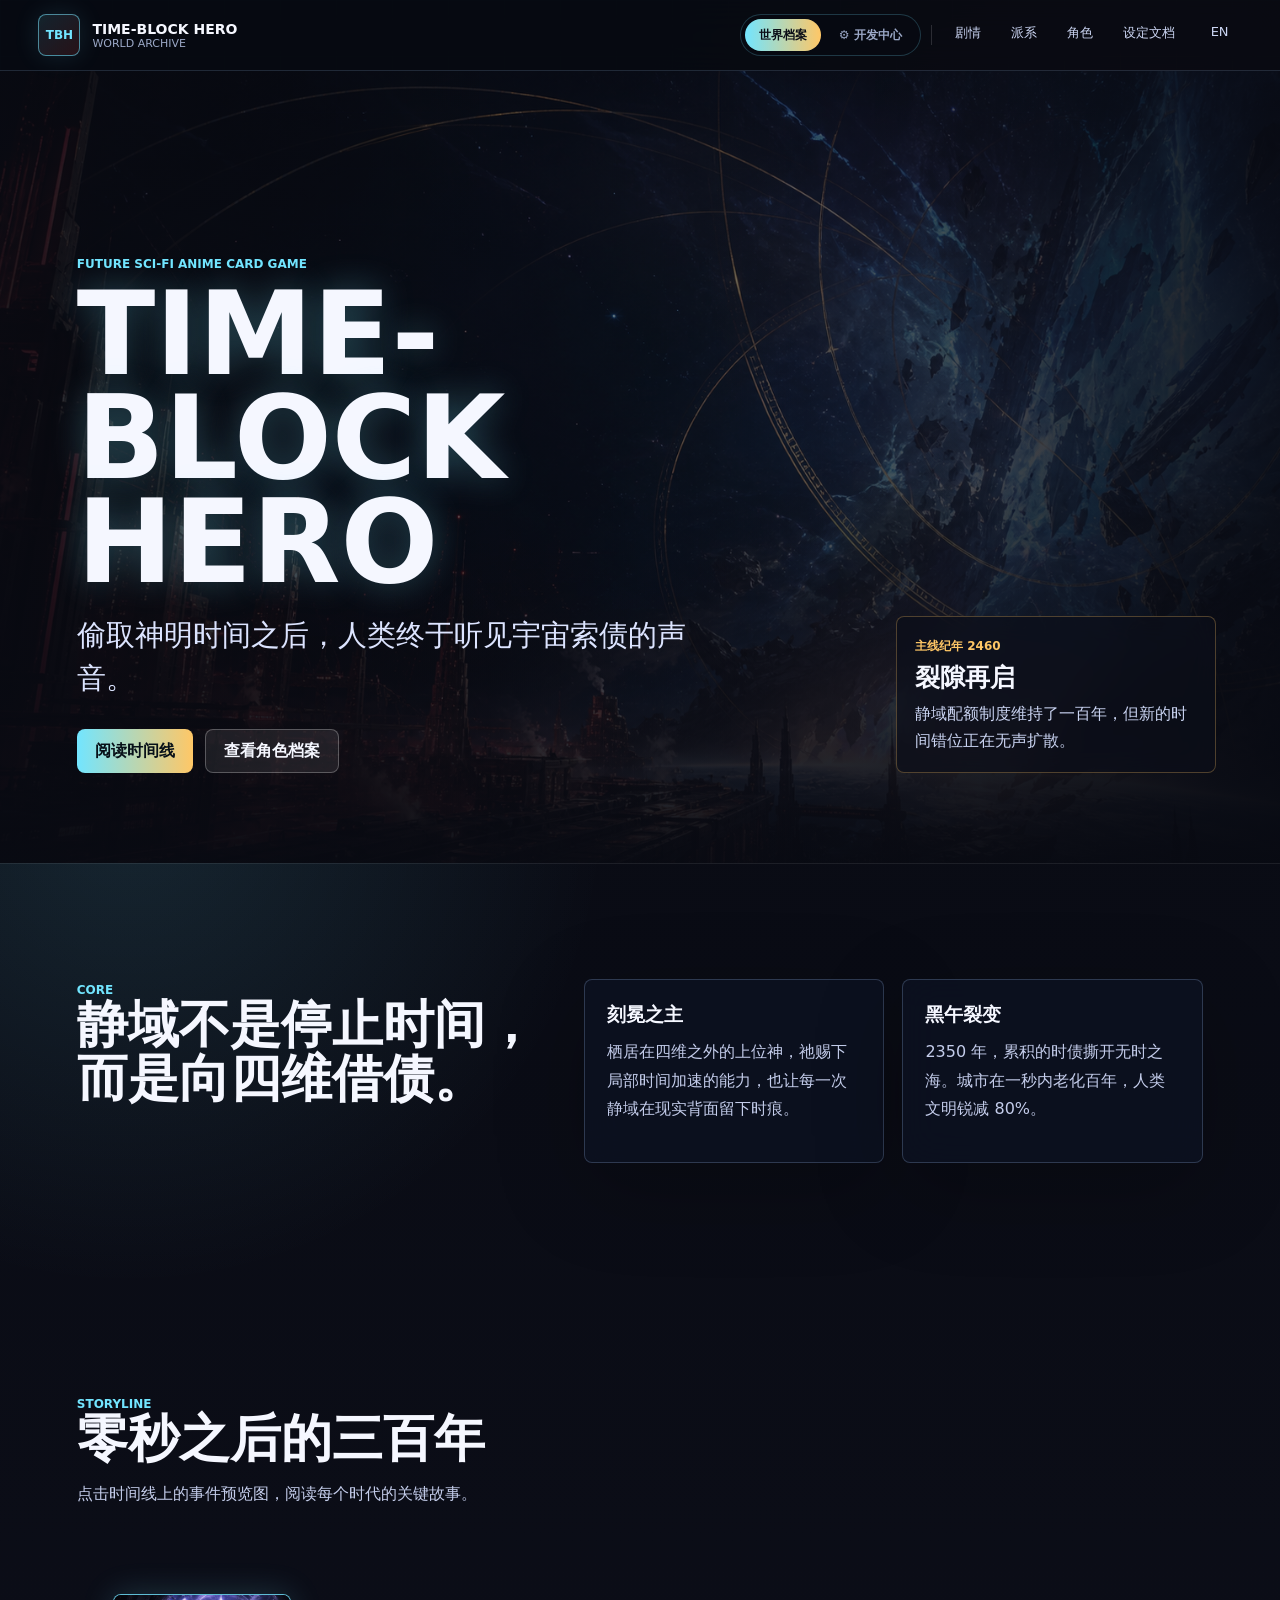
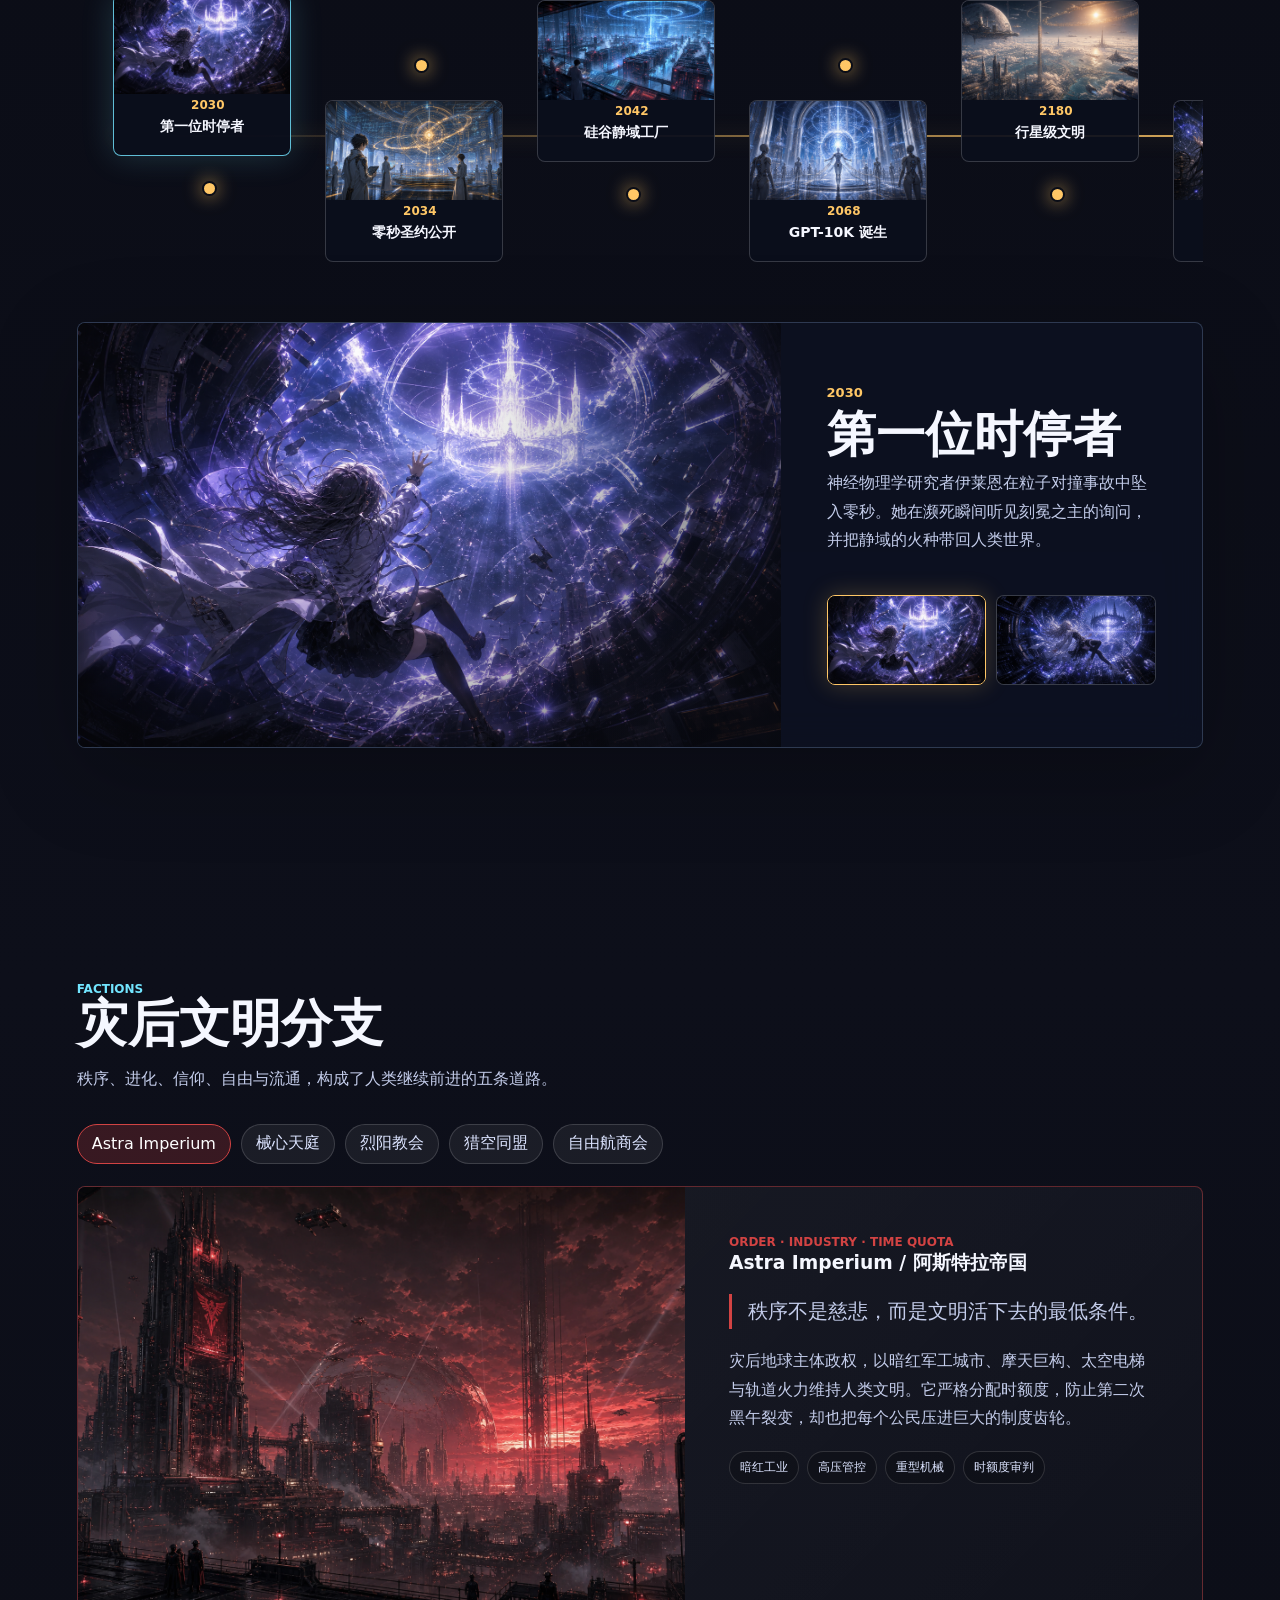
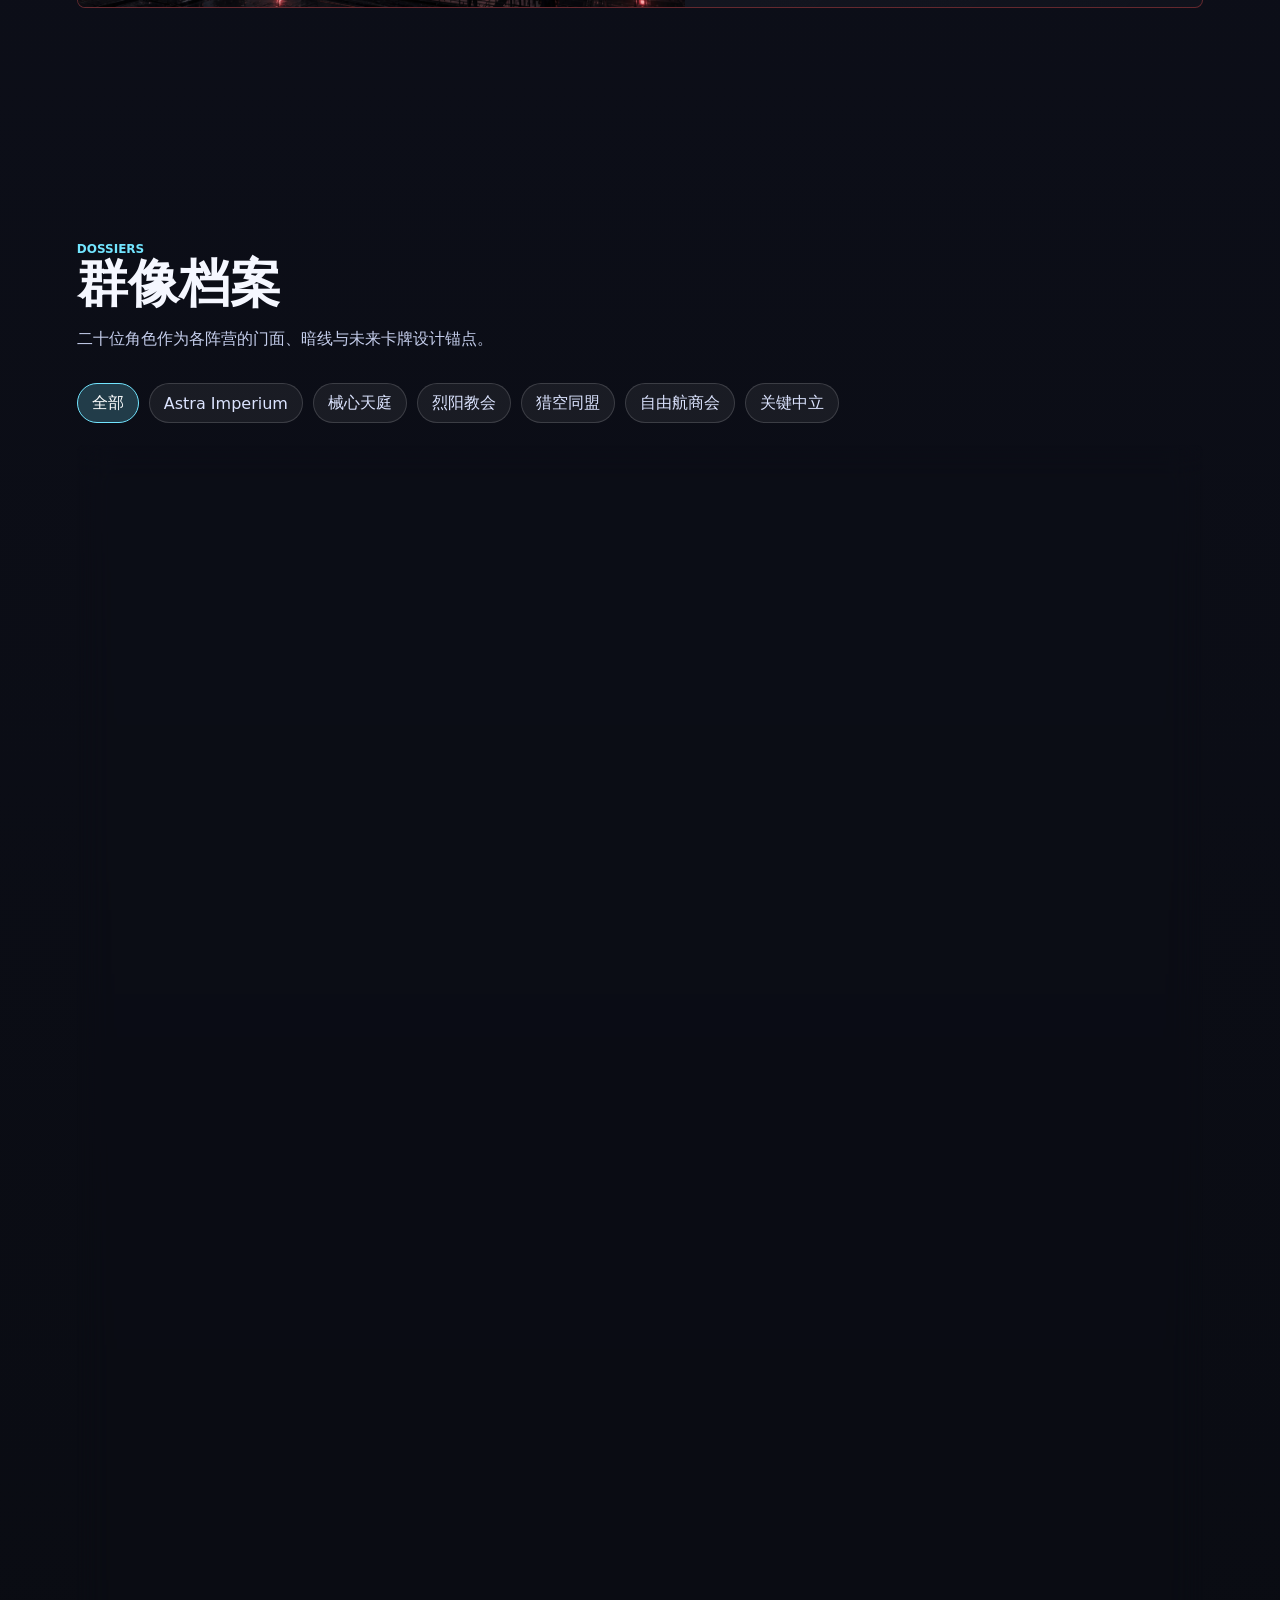
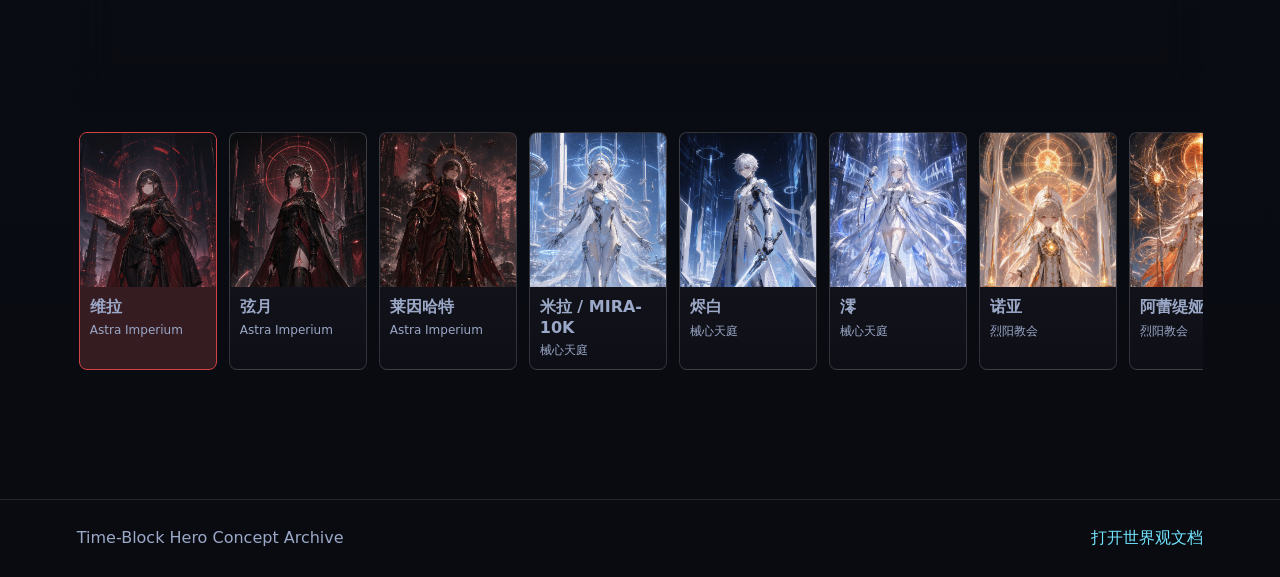
==== commit c49eebae: "fix: index.html cleanup" ====
--- a/index.html
+++ b/index.html
@@ -398,7 +398,6 @@
         </div>
         </div>
         </details>
-        </div>
 
         <!-- 筛选器 -->
         <div class="card-filter-panel" id="cardFilterPanel"></div>
--- a/styles.css
+++ b/styles.css
@@ -1676,6 +1676,7 @@
   display: flex;
   flex-direction: column;
   gap: 10px;
+  margin-top: 32px;
   margin-bottom: 18px;
 }
 
@@ -1687,11 +1688,7 @@
 }
 
 .card-filter-label {
-  font-size: 11px;
-  font-weight: 800;
-  color: var(--muted);
-  text-transform: uppercase;
-  min-width: 56px;
+  display: none;
 }
 
 /* ── Card Toolbar ── */
@@ -1703,8 +1700,6 @@
 }
 
 .card-search-input {
-  flex: 1;
-  max-width: 340px;
   height: 40px;
   padding: 0 14px;
   border: 1px solid var(--line);
@@ -2532,7 +2527,7 @@
 /* LoR 风格卡牌 */
 .lor-card {
   position: relative;
-  width: 200px;
+  width: 172px;
   aspect-ratio: 3/4;
   border-radius: 10px;
   overflow: hidden;
@@ -2869,18 +2864,32 @@
   bottom: auto;
 }
 
+#dev-cards {
+  overflow: visible;
+}
+
+/* 卡牌区域 wrapper — 统一居中 */
+.card-area-wrap {
+  /* no extra styles needed */
+}
+
+.card-area-wrap .card-filter-panel,
+.card-area-wrap .card-toolbar {
+  /* reset any margin overrides */
+}
+
 /* 网格 */
 .card-center-grid {
   display: grid;
-  grid-template-columns: repeat(auto-fill, 200px);
-  gap: 16px;
-  justify-content: start;
+  grid-template-columns: repeat(auto-fill, 172px);
+  gap: 14px;
+  justify-content: center;
 }
 
 /* 法术牌 */
 .spell-card {
   position: relative;
-  width: 200px;
+  width: 172px;
   aspect-ratio: 3/4;
   border-radius: 10px;
   overflow: hidden;
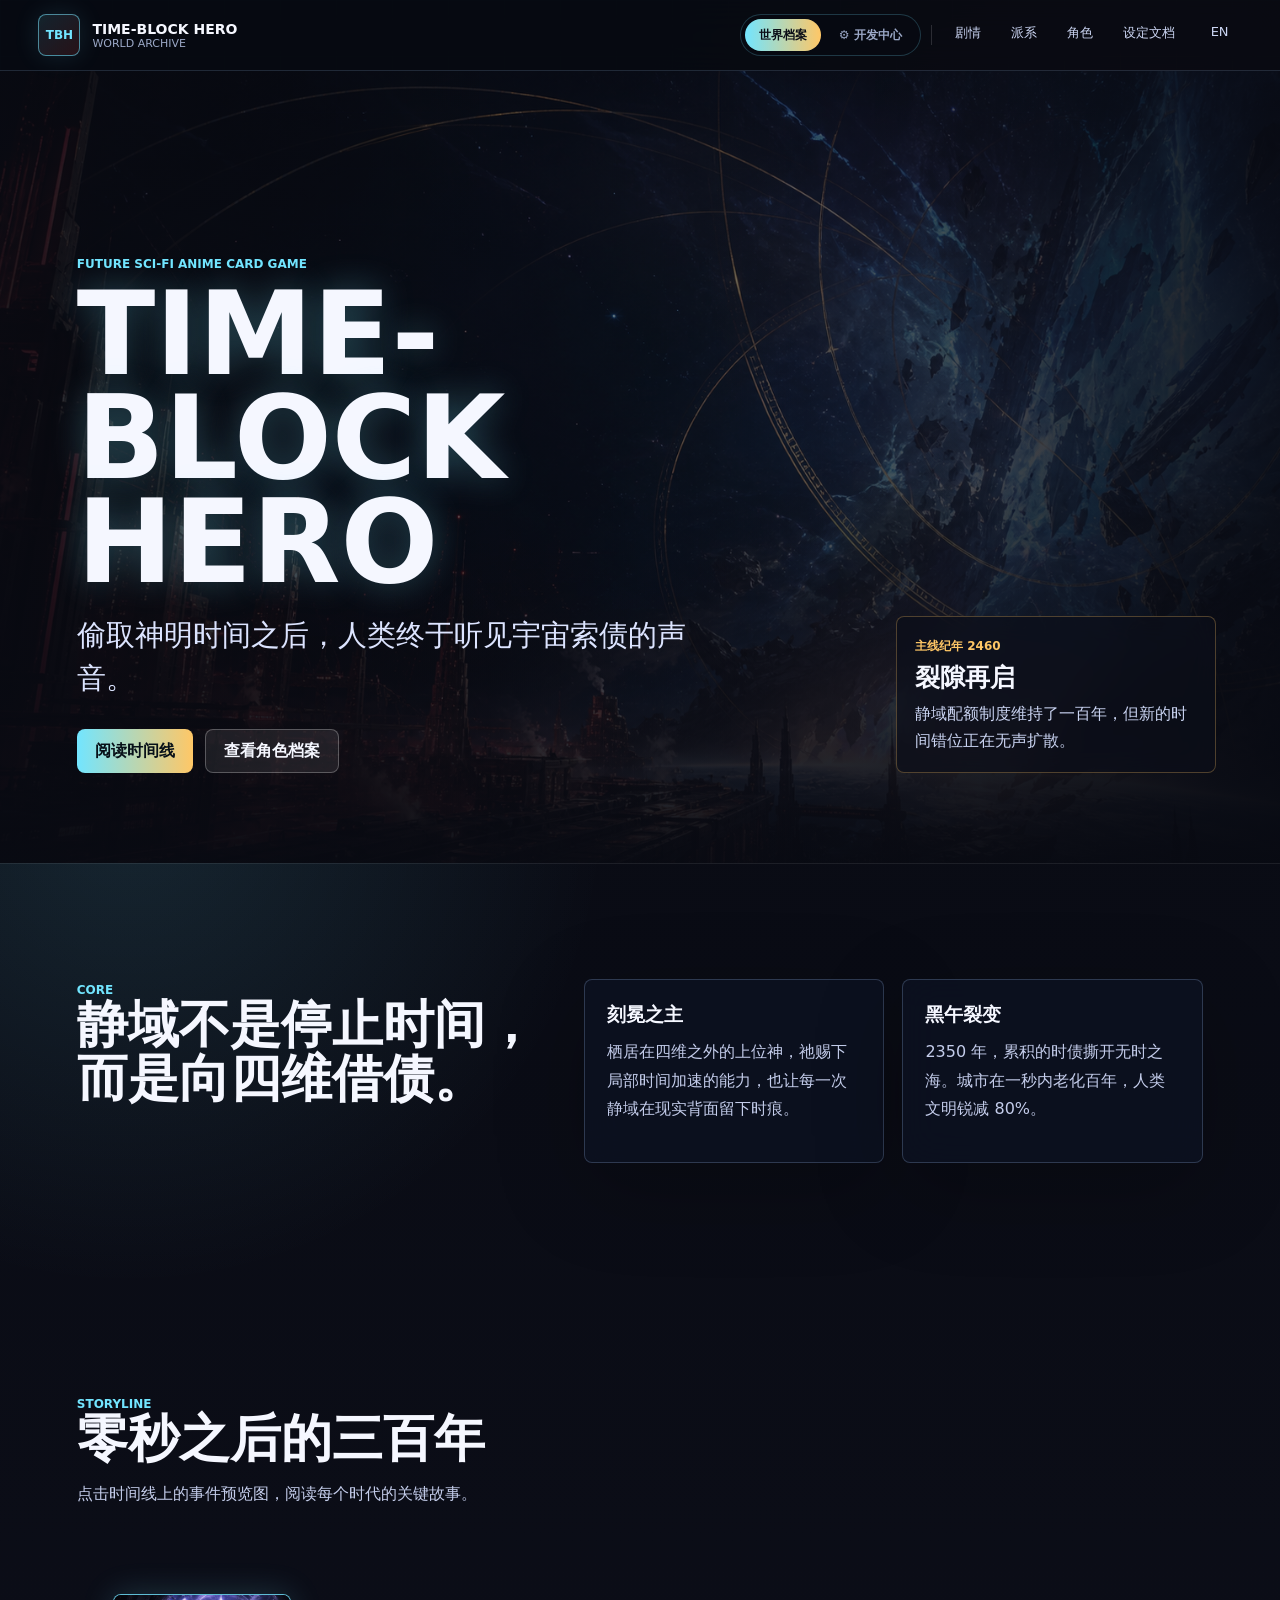
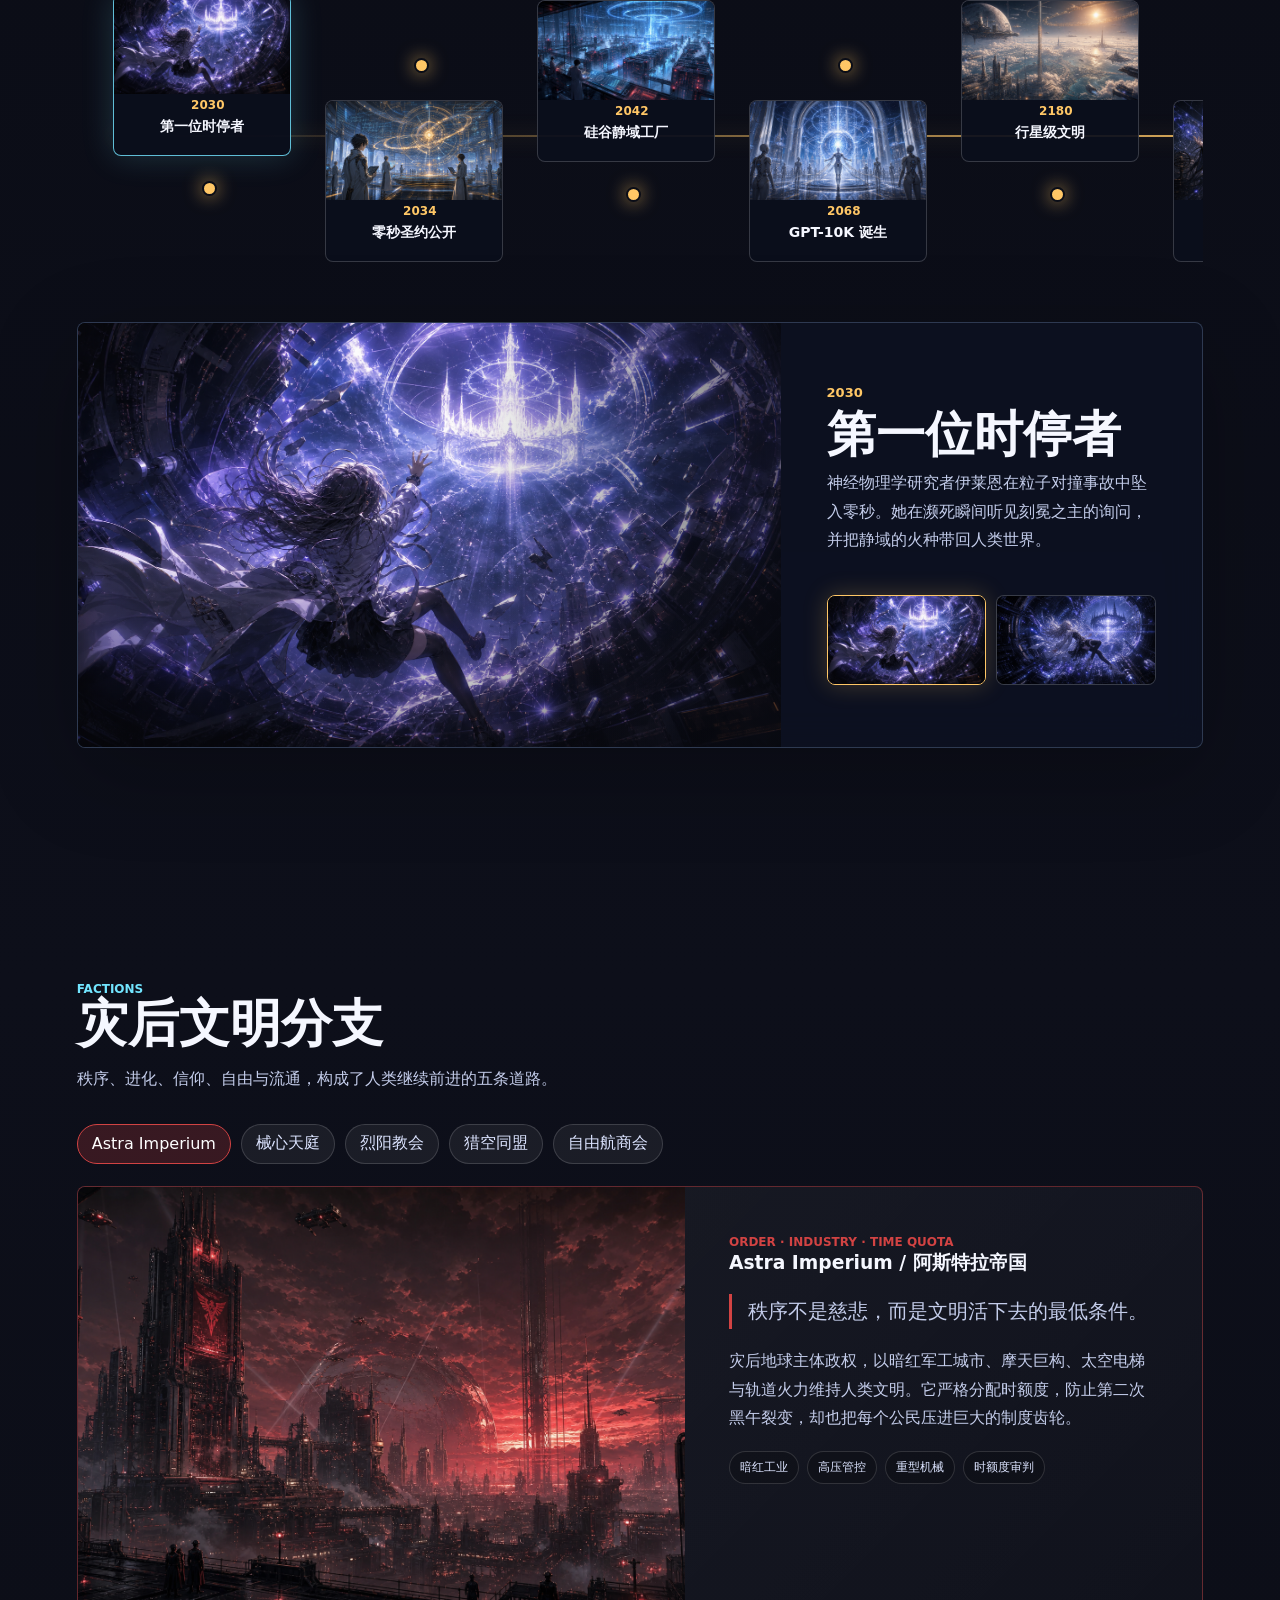
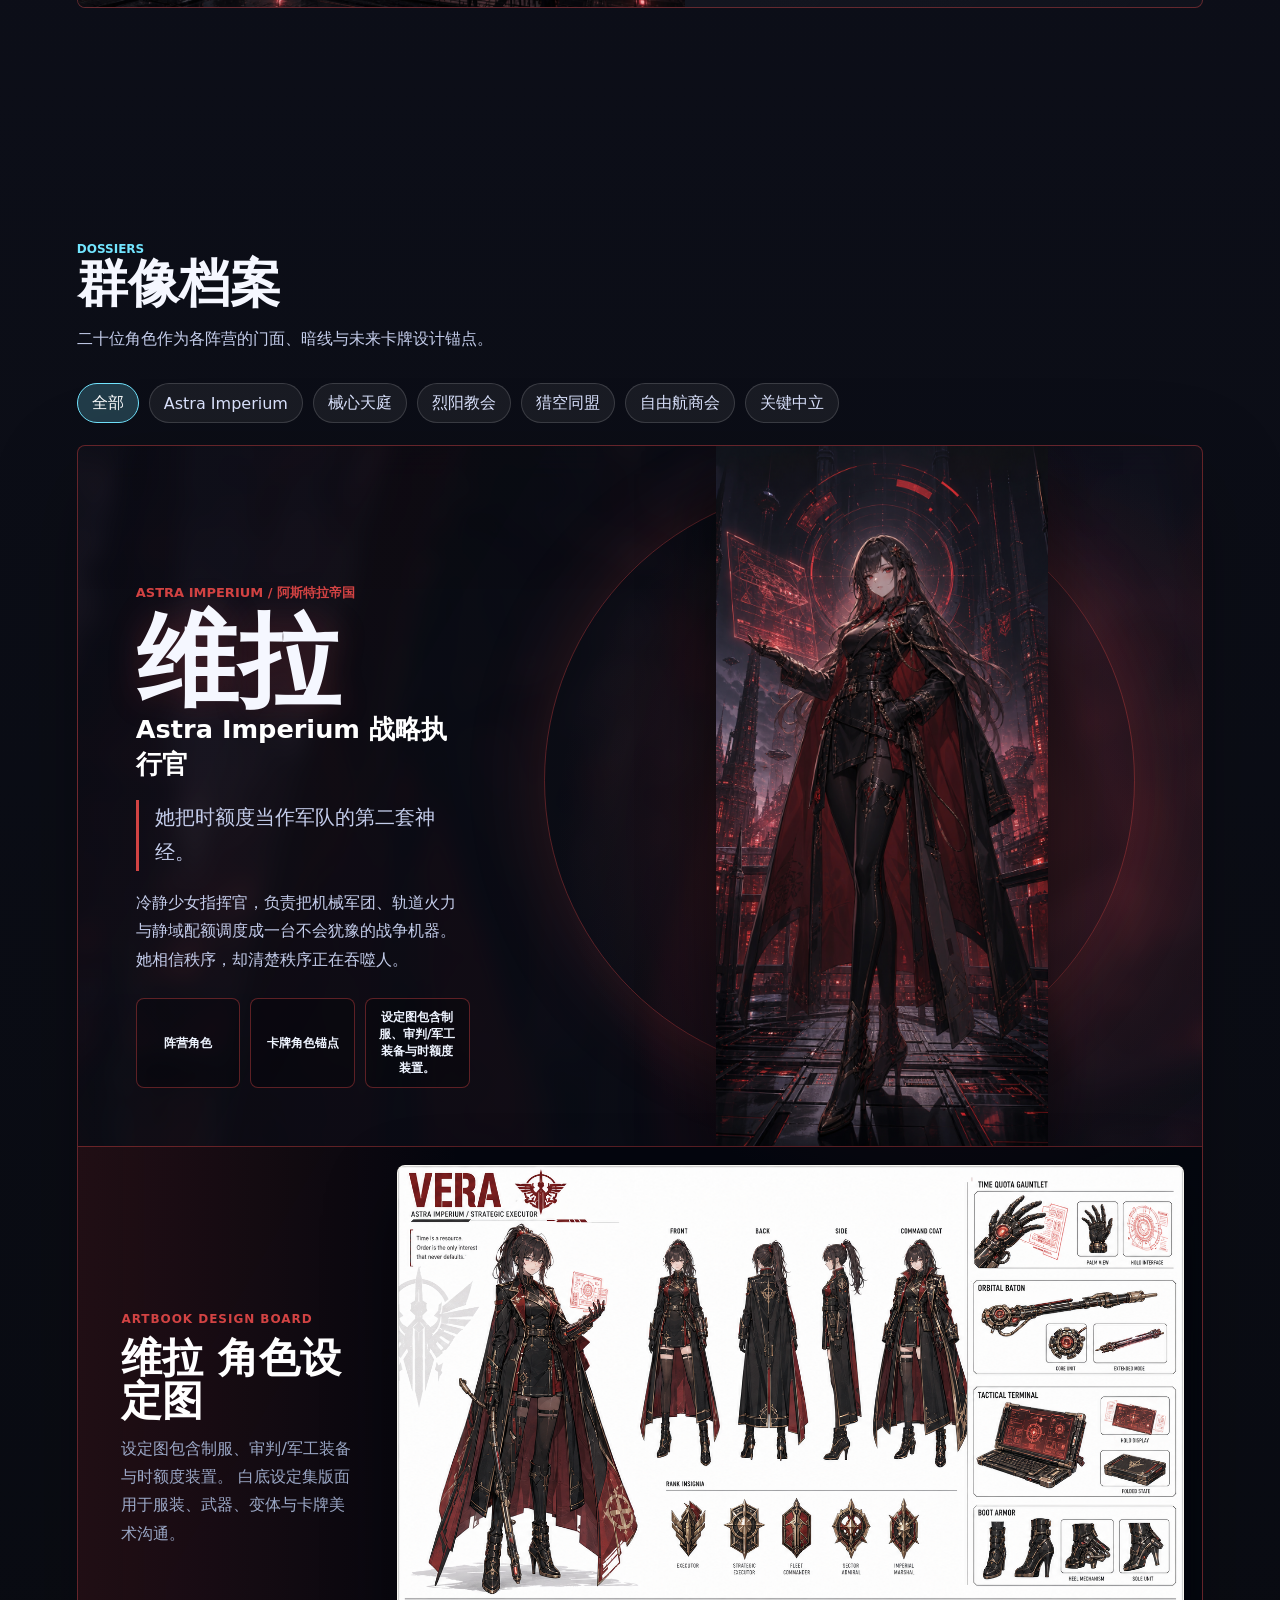
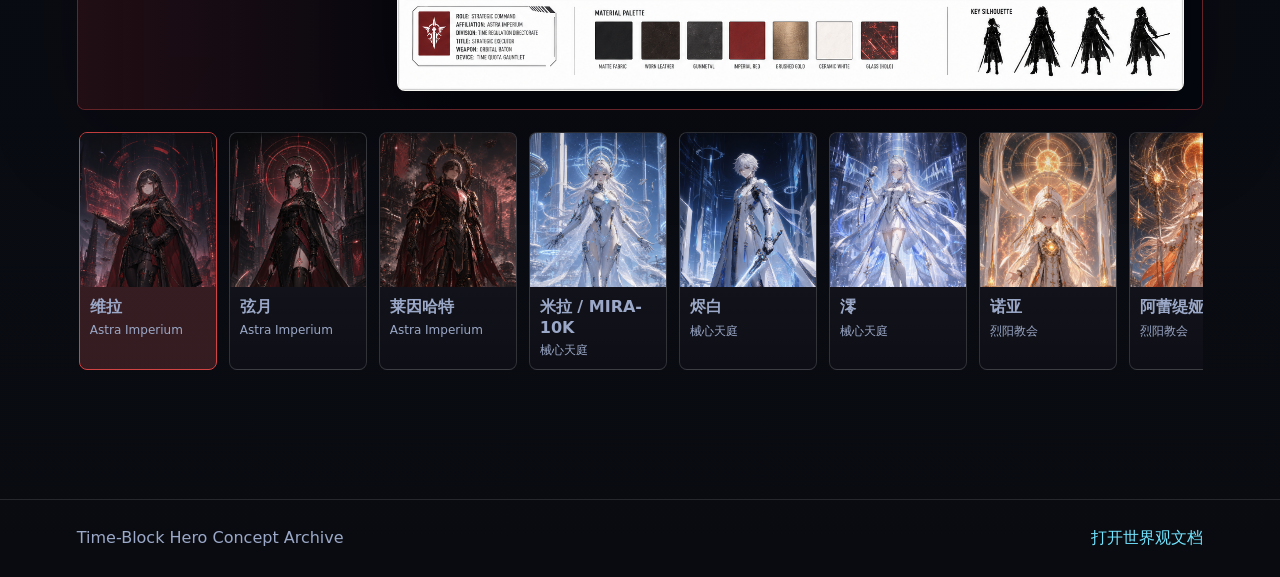
==== commit b5344a4b: "feat: add UID field — builtin cards 1-36, custom auto-assign min available, searchable by number" ====
--- a/index.html
+++ b/index.html
@@ -468,6 +468,13 @@
               </div>
               <div class="form-row">
                 <div class="form-field">
+                  <label>UID <span class="form-hint">内置卡只读，自动分配</span></label>
+                  <input type="number" name="uid" min="1" placeholder="自动分配" style="font-family:monospace;color:var(--cyan)" />
+                </div>
+                <div class="form-field"></div>
+              </div>
+              <div class="form-row">
+                <div class="form-field">
                   <label>类型 <span class="req">*</span></label>
                   <select name="type" id="formType">
                     <option value="Minion">随从 · Minion</option>
